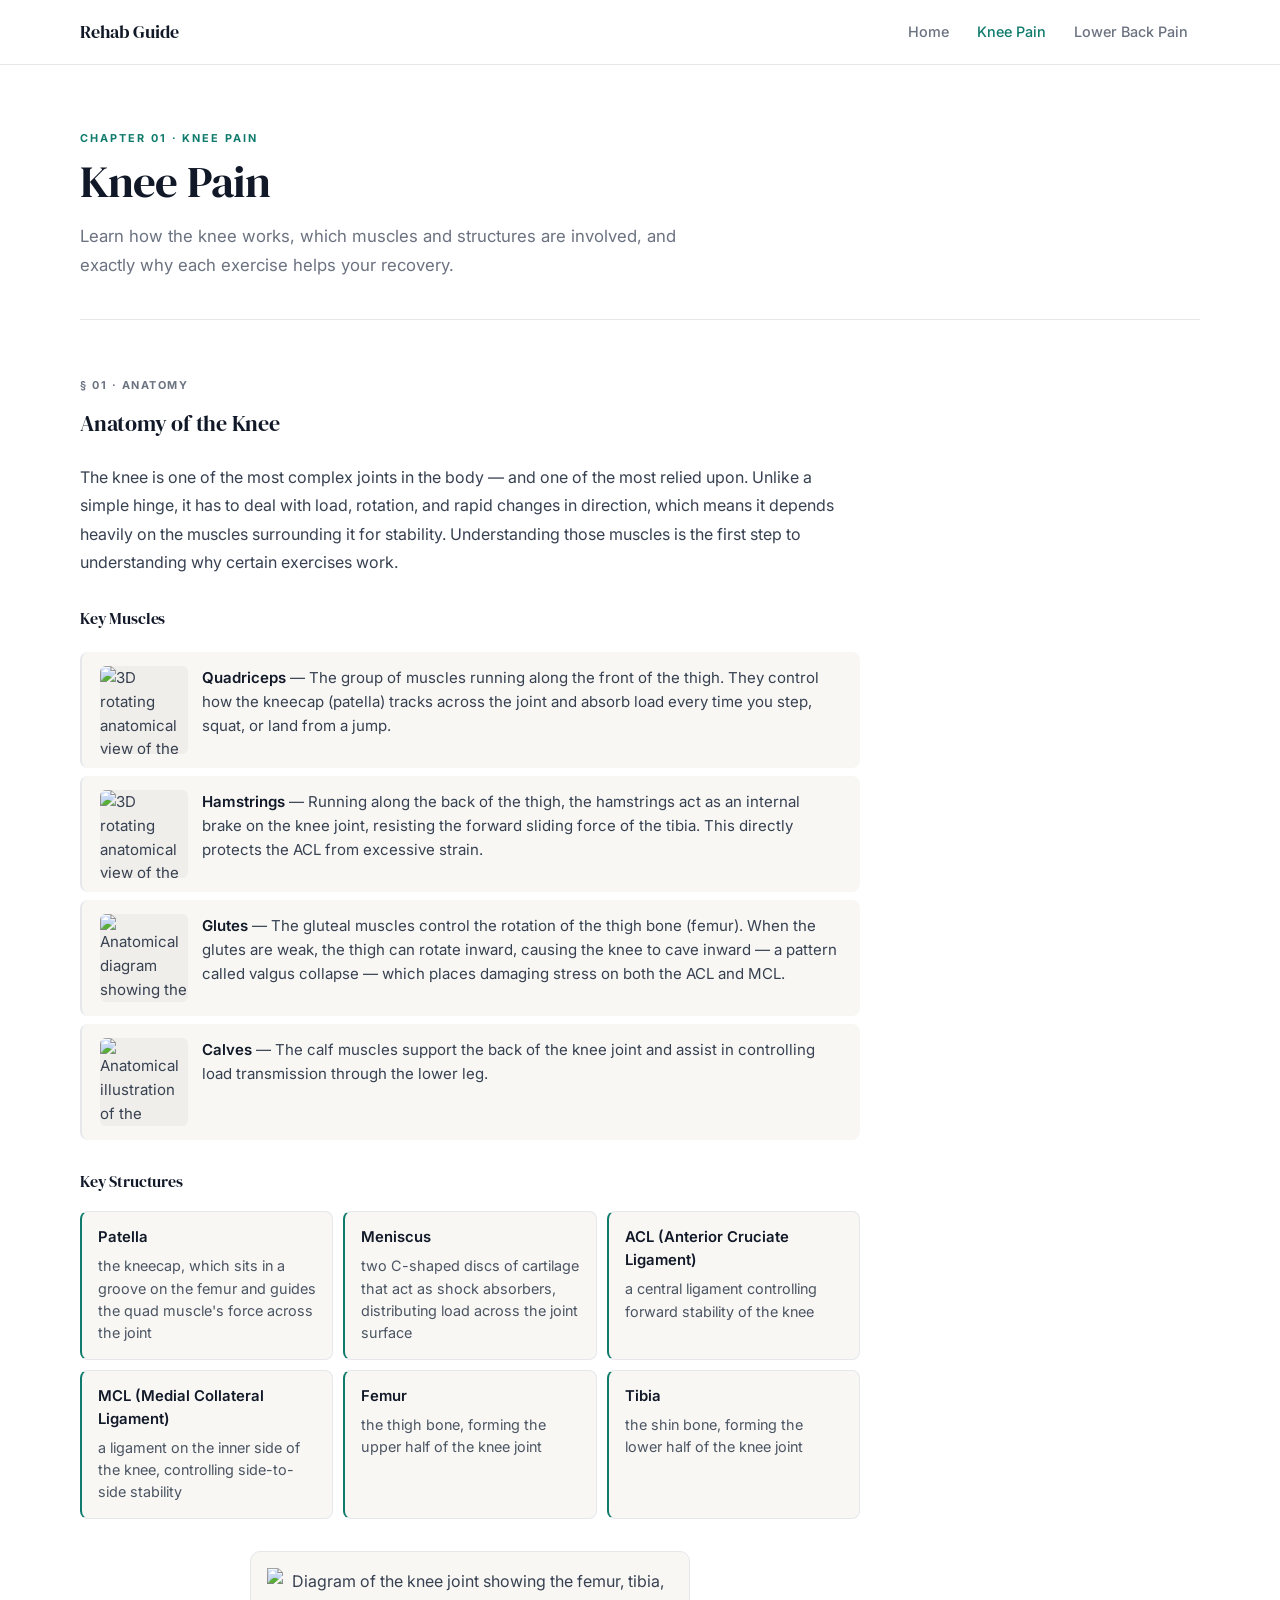
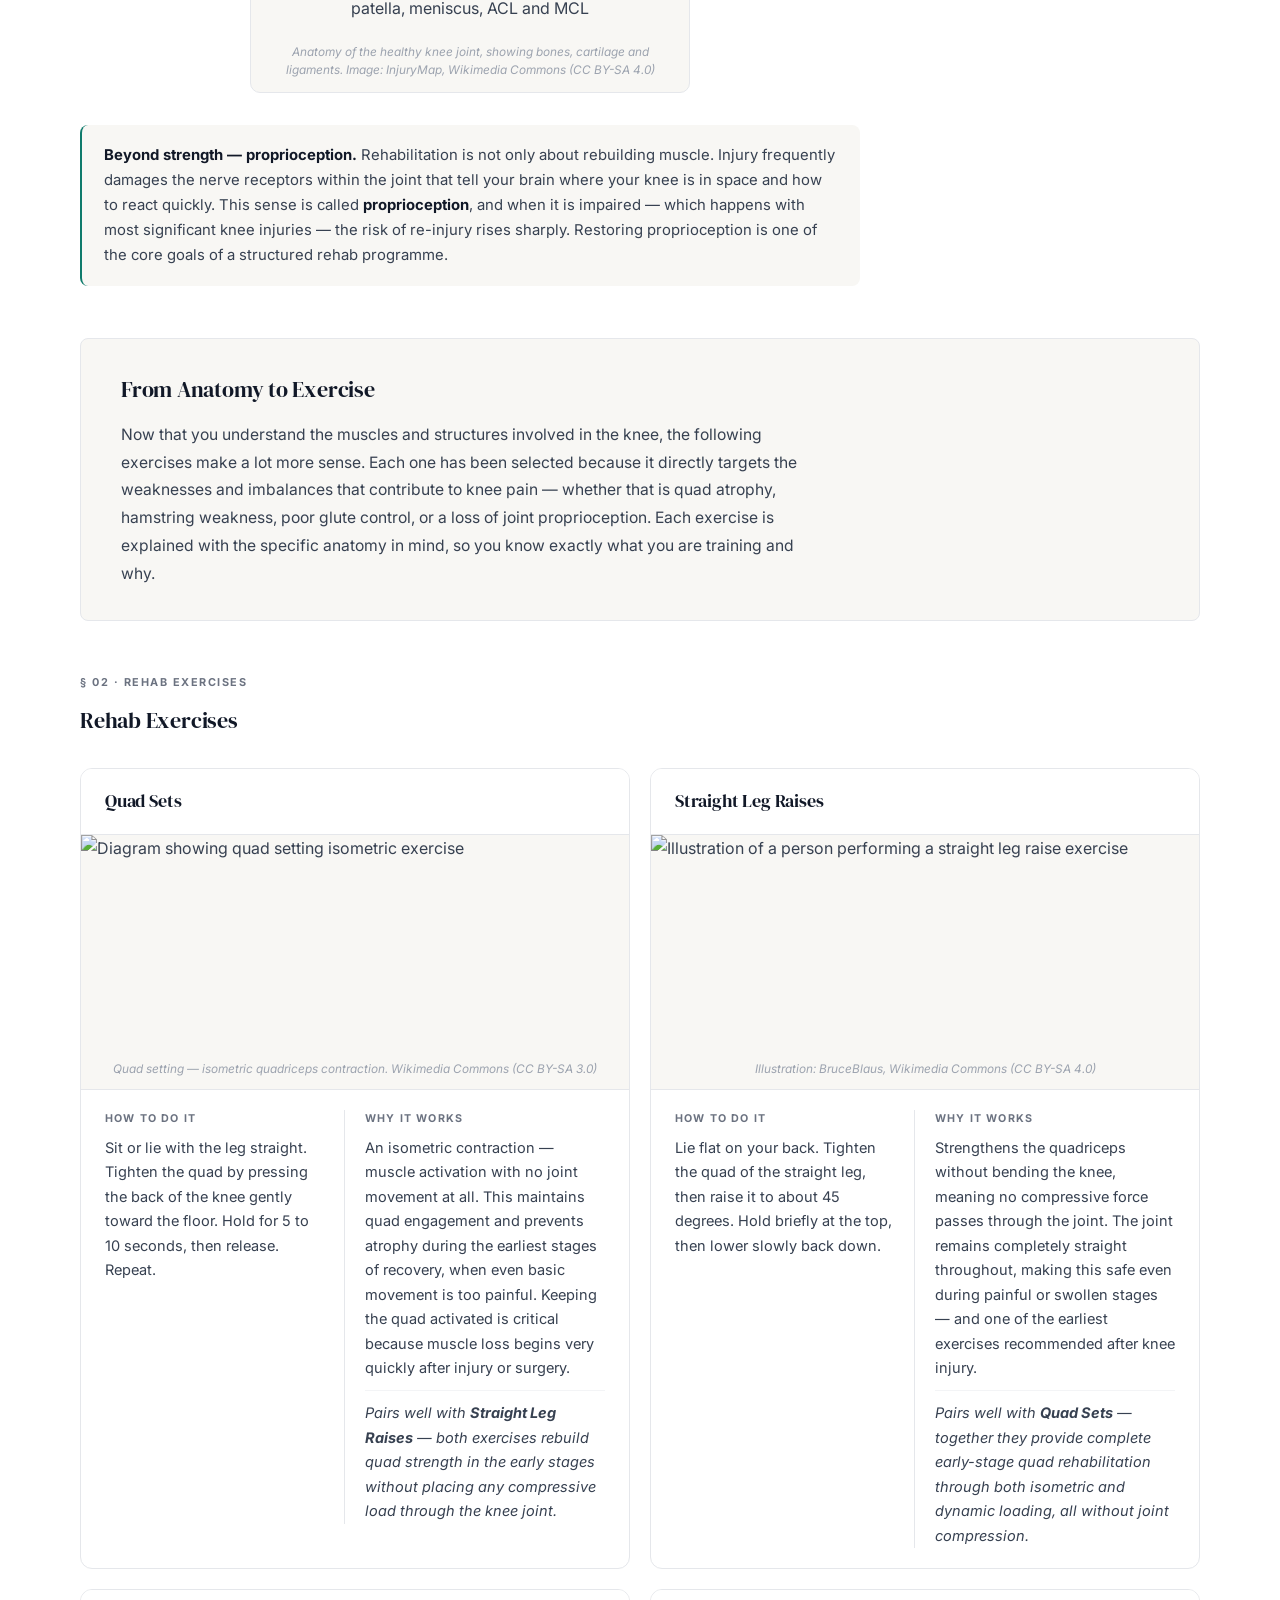
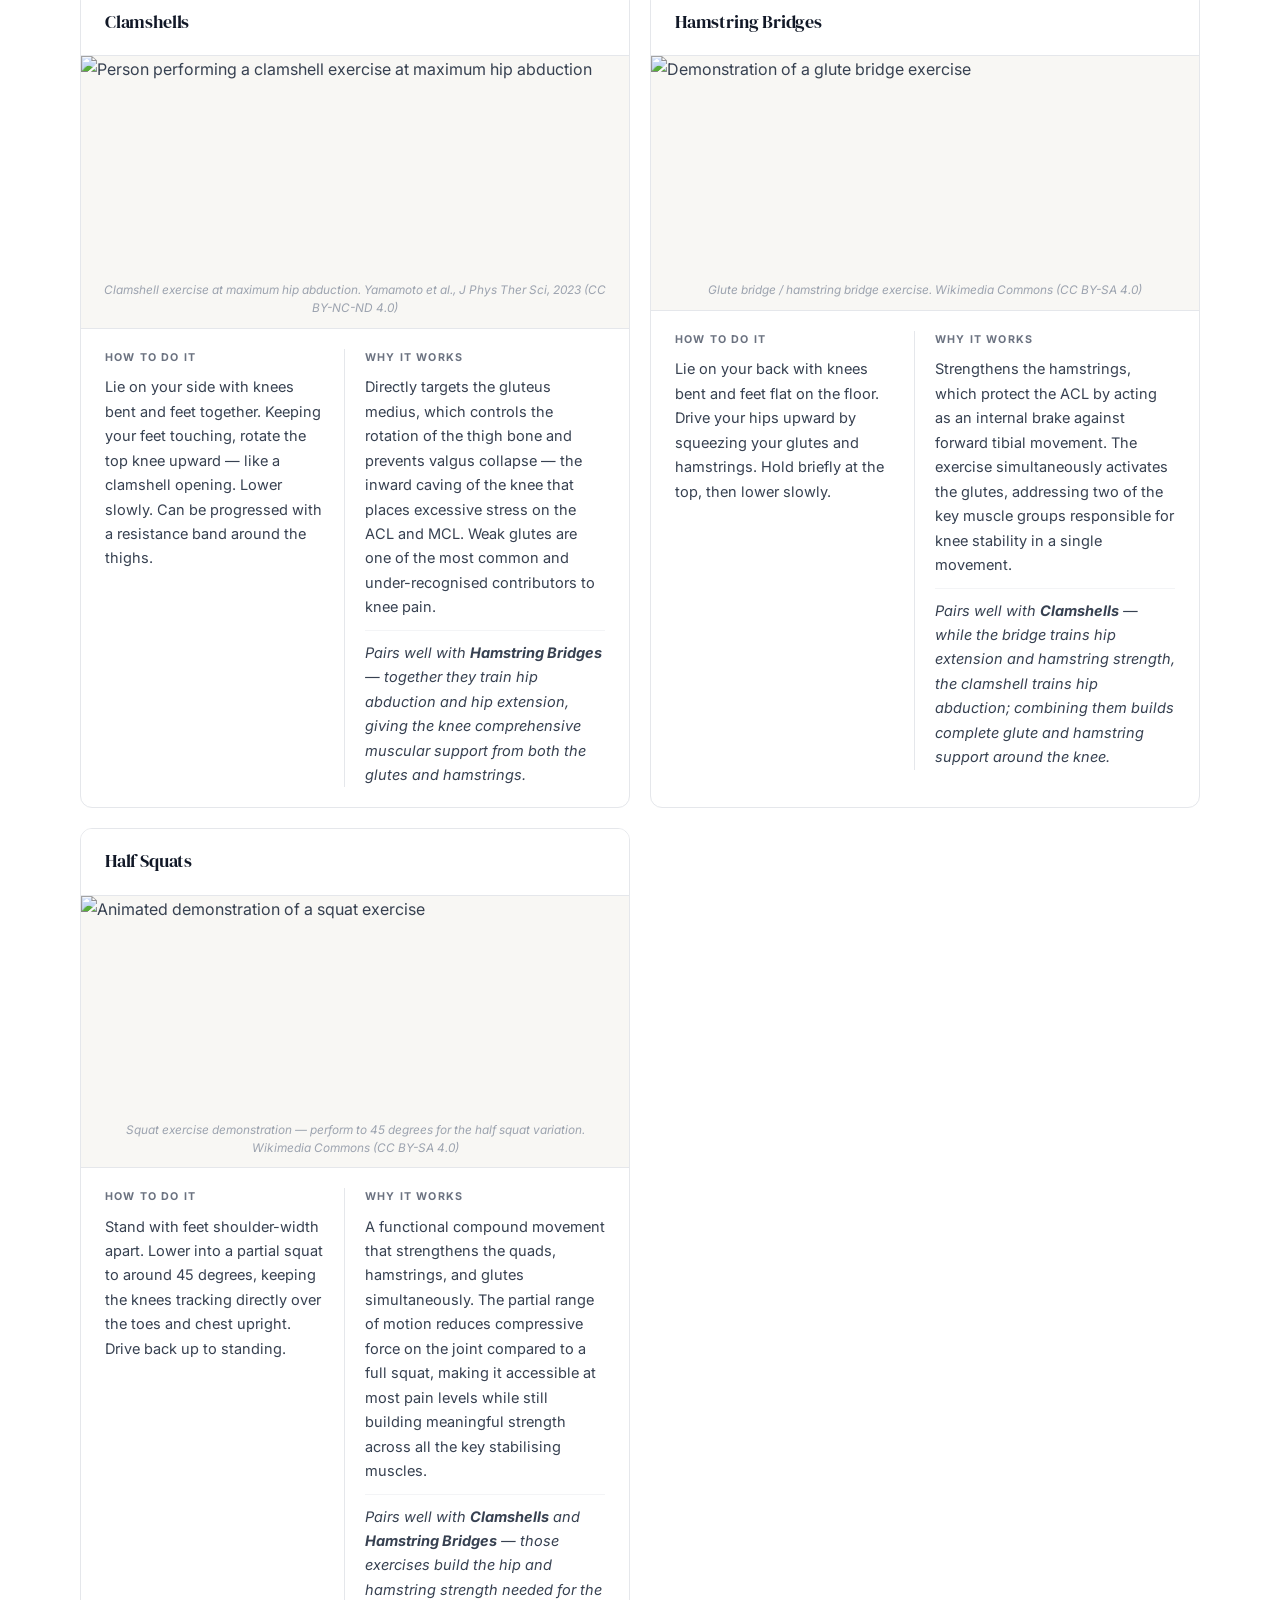
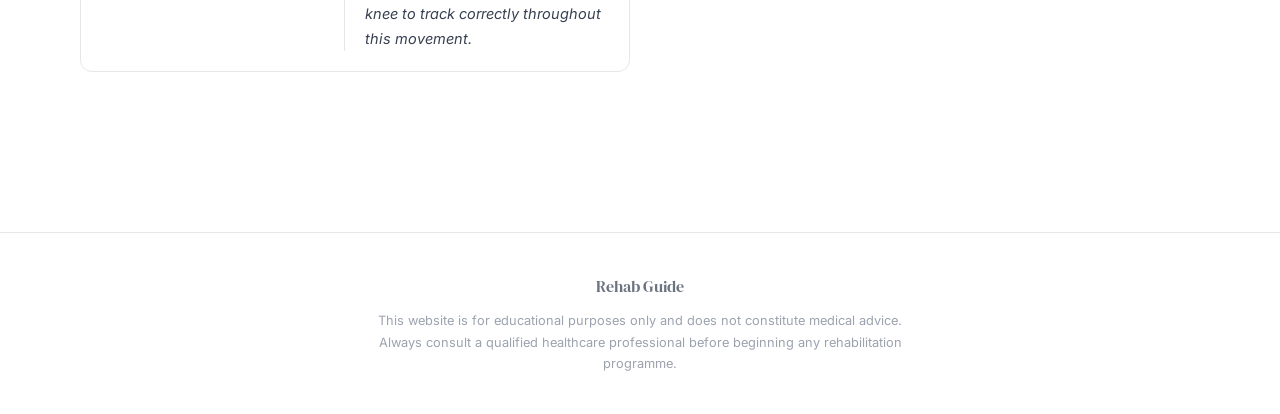
==== knee-pain.html @ b14a3dfb "Add muscle thumbnails, exercise pairings, and redesign key structures - Anatomical thumbnail images " ====
<!DOCTYPE html>
<html lang="en">
<head>
  <meta charset="UTF-8" />
  <meta name="viewport" content="width=device-width, initial-scale=1.0" />
  <title>Knee Pain — Rehab Guide</title>
  <link rel="preconnect" href="https://fonts.googleapis.com">
  <link rel="preconnect" href="https://fonts.gstatic.com" crossorigin>
  <link href="https://fonts.googleapis.com/css2?family=DM+Serif+Display&family=Inter:ital,wght@0,400;0,500;0,600;0,700;1,400&display=swap" rel="stylesheet">
  <link rel="stylesheet" href="styles.css" />
</head>
<body>

  <nav>
    <div class="nav-inner">
      <a href="index.html" class="nav-brand">Rehab Guide</a>
      <button class="nav-hamburger" aria-label="Toggle navigation" aria-expanded="false">
        <svg width="22" height="22" viewBox="0 0 22 22" fill="none" xmlns="http://www.w3.org/2000/svg" aria-hidden="true">
          <rect y="4" width="22" height="2" rx="1" fill="currentColor"/>
          <rect y="10" width="22" height="2" rx="1" fill="currentColor"/>
          <rect y="16" width="22" height="2" rx="1" fill="currentColor"/>
        </svg>
      </button>
      <ul class="nav-links">
        <li><a href="index.html">Home</a></li>
        <li><a href="knee-pain.html" class="active">Knee Pain</a></li>
        <li><a href="lower-back-pain.html">Lower Back Pain</a></li>
      </ul>
    </div>
  </nav>

  <main class="page">

    <div class="page-header">
      <span class="chapter-label">Chapter 01 · Knee Pain</span>
      <h1>Knee Pain</h1>
      <p>
        Learn how the knee works, which muscles and structures are involved, and exactly why each exercise helps your recovery.
      </p>
    </div>

    <!-- Part 1: Anatomy -->
    <section class="anatomy-section">
      <span class="section-marker">§ 01 · Anatomy</span>
      <h2 class="section-title">Anatomy of the Knee</h2>

      <p>
        The knee is one of the most complex joints in the body — and one of the most relied upon. Unlike a simple hinge, it has to deal with load, rotation, and rapid changes in direction, which means it depends heavily on the muscles surrounding it for stability. Understanding those muscles is the first step to understanding why certain exercises work.
      </p>

      <h3 class="subsection-title">Key Muscles</h3>

      <ul class="muscle-list">
        <li>
          <img
            src="https://upload.wikimedia.org/wikipedia/commons/3/3d/Quadriceps_3D.gif"
            alt="3D rotating anatomical view of the quadriceps femoris muscle group"
            class="muscle-thumbnail"
            loading="lazy"
          />
          <div class="muscle-text">
            <strong>Quadriceps</strong> — The group of muscles running along the front of the thigh. They control how the kneecap (patella) tracks across the joint and absorb load every time you step, squat, or land from a jump.
          </div>
        </li>
        <li>
          <img
            src="https://upload.wikimedia.org/wikipedia/commons/2/27/Hamstrings.gif"
            alt="3D rotating anatomical view of the hamstring muscle group"
            class="muscle-thumbnail"
            loading="lazy"
          />
          <div class="muscle-text">
            <strong>Hamstrings</strong> — Running along the back of the thigh, the hamstrings act as an internal brake on the knee joint, resisting the forward sliding force of the tibia. This directly protects the ACL from excessive strain.
          </div>
        </li>
        <li>
          <img
            src="https://upload.wikimedia.org/wikipedia/commons/2/29/Gluteus_medius_muscle08.png"
            alt="Anatomical diagram showing the position of the gluteus medius muscle, highlighted in red"
            class="muscle-thumbnail"
            loading="lazy"
          />
          <div class="muscle-text">
            <strong>Glutes</strong> — The gluteal muscles control the rotation of the thigh bone (femur). When the glutes are weak, the thigh can rotate inward, causing the knee to cave inward — a pattern called valgus collapse — which places damaging stress on both the ACL and MCL.
          </div>
        </li>
        <li>
          <img
            src="https://upload.wikimedia.org/wikipedia/commons/f/f0/Sobo_1909_303_-_Gastrocnemius_muscle.png"
            alt="Anatomical illustration of the gastrocnemius (calf) muscle, posterior view"
            class="muscle-thumbnail"
            loading="lazy"
          />
          <div class="muscle-text">
            <strong>Calves</strong> — The calf muscles support the back of the knee joint and assist in controlling load transmission through the lower leg.
          </div>
        </li>
      </ul>

      <h3 class="subsection-title">Key Structures</h3>

      <ul class="structures-list">
        <li>
          <strong>Patella</strong>
          <span>the kneecap, which sits in a groove on the femur and guides the quad muscle's force across the joint</span>
        </li>
        <li>
          <strong>Meniscus</strong>
          <span>two C-shaped discs of cartilage that act as shock absorbers, distributing load across the joint surface</span>
        </li>
        <li>
          <strong>ACL (Anterior Cruciate Ligament)</strong>
          <span>a central ligament controlling forward stability of the knee</span>
        </li>
        <li>
          <strong>MCL (Medial Collateral Ligament)</strong>
          <span>a ligament on the inner side of the knee, controlling side-to-side stability</span>
        </li>
        <li>
          <strong>Femur</strong>
          <span>the thigh bone, forming the upper half of the knee joint</span>
        </li>
        <li>
          <strong>Tibia</strong>
          <span>the shin bone, forming the lower half of the knee joint</span>
        </li>
      </ul>

      <figure class="anatomy-figure fade-in-section">
        <img
          src="https://upload.wikimedia.org/wikipedia/commons/8/82/Knee_anatomy.svg"
          alt="Diagram of the knee joint showing the femur, tibia, patella, meniscus, ACL and MCL"
          loading="lazy"
        />
        <figcaption>Anatomy of the healthy knee joint, showing bones, cartilage and ligaments. Image: InjuryMap, Wikimedia Commons (CC BY-SA 4.0)</figcaption>
      </figure>

      <div class="anatomy-note">
        <strong>Beyond strength — proprioception.</strong> Rehabilitation is not only about rebuilding muscle. Injury frequently damages the nerve receptors within the joint that tell your brain where your knee is in space and how to react quickly. This sense is called <strong>proprioception</strong>, and when it is impaired — which happens with most significant knee injuries — the risk of re-injury rises sharply. Restoring proprioception is one of the core goals of a structured rehab programme.
      </div>
    </section>

    <!-- Part 2: Bridge -->
    <div class="bridge-section fade-in-section">
      <h2 class="section-title">From Anatomy to Exercise</h2>
      <p>
        Now that you understand the muscles and structures involved in the knee, the following exercises make a lot more sense. Each one has been selected because it directly targets the weaknesses and imbalances that contribute to knee pain — whether that is quad atrophy, hamstring weakness, poor glute control, or a loss of joint proprioception. Each exercise is explained with the specific anatomy in mind, so you know exactly what you are training and why.
      </p>
    </div>

    <!-- Part 3: Exercises -->
    <section class="exercises-section">
      <span class="section-marker">§ 02 · Rehab Exercises</span>
      <h2 class="section-title">Rehab Exercises</h2>

      <div class="exercises-grid">

        <div class="exercise-card fade-in-section">
          <div class="exercise-card-header">
            <h3>Quad Sets</h3>
          </div>
          <figure class="exercise-image">
            <img
              src="https://upload.wikimedia.org/wikipedia/commons/a/a3/Quad_setting_exercise.png"
              alt="Diagram showing quad setting isometric exercise"
              loading="lazy"
            />
            <figcaption>Quad setting — isometric quadriceps contraction. Wikimedia Commons (CC BY-SA 3.0)</figcaption>
          </figure>
          <div class="exercise-card-body">
            <div class="how-to">
              <div class="exercise-section-label">How to do it</div>
              <p>Sit or lie with the leg straight. Tighten the quad by pressing the back of the knee gently toward the floor. Hold for 5 to 10 seconds, then release. Repeat.</p>
            </div>
            <div class="why-it-works">
              <div class="exercise-section-label">Why it works</div>
              <p>An isometric contraction — muscle activation with no joint movement at all. This maintains quad engagement and prevents atrophy during the earliest stages of recovery, when even basic movement is too painful. Keeping the quad activated is critical because muscle loss begins very quickly after injury or surgery.</p>
              <p class="exercise-pairing">Pairs well with <strong>Straight Leg Raises</strong> — both exercises rebuild quad strength in the early stages without placing any compressive load through the knee joint.</p>
            </div>
          </div>
        </div>

        <div class="exercise-card fade-in-section">
          <div class="exercise-card-header">
            <h3>Straight Leg Raises</h3>
          </div>
          <figure class="exercise-image">
            <img
              src="https://upload.wikimedia.org/wikipedia/commons/f/f0/Exercise_Straight_Leg_Raises.png"
              alt="Illustration of a person performing a straight leg raise exercise"
              loading="lazy"
            />
            <figcaption>Illustration: BruceBlaus, Wikimedia Commons (CC BY-SA 4.0)</figcaption>
          </figure>
          <div class="exercise-card-body">
            <div class="how-to">
              <div class="exercise-section-label">How to do it</div>
              <p>Lie flat on your back. Tighten the quad of the straight leg, then raise it to about 45 degrees. Hold briefly at the top, then lower slowly back down.</p>
            </div>
            <div class="why-it-works">
              <div class="exercise-section-label">Why it works</div>
              <p>Strengthens the quadriceps without bending the knee, meaning no compressive force passes through the joint. The joint remains completely straight throughout, making this safe even during painful or swollen stages — and one of the earliest exercises recommended after knee injury.</p>
              <p class="exercise-pairing">Pairs well with <strong>Quad Sets</strong> — together they provide complete early-stage quad rehabilitation through both isometric and dynamic loading, all without joint compression.</p>
            </div>
          </div>
        </div>

        <div class="exercise-card fade-in-section">
          <div class="exercise-card-header">
            <h3>Clamshells</h3>
          </div>
          <figure class="exercise-image">
            <img
              src="https://cdn.ncbi.nlm.nih.gov/pmc/blobs/57b7/10315199/4ae33a5f261f/jpts-35-528-g002.jpg"
              alt="Person performing a clamshell exercise at maximum hip abduction"
              loading="lazy"
            />
            <figcaption>Clamshell exercise at maximum hip abduction. Yamamoto et al., J Phys Ther Sci, 2023 (CC BY-NC-ND 4.0)</figcaption>
          </figure>
          <div class="exercise-card-body">
            <div class="how-to">
              <div class="exercise-section-label">How to do it</div>
              <p>Lie on your side with knees bent and feet together. Keeping your feet touching, rotate the top knee upward — like a clamshell opening. Lower slowly. Can be progressed with a resistance band around the thighs.</p>
            </div>
            <div class="why-it-works">
              <div class="exercise-section-label">Why it works</div>
              <p>Directly targets the gluteus medius, which controls the rotation of the thigh bone and prevents valgus collapse — the inward caving of the knee that places excessive stress on the ACL and MCL. Weak glutes are one of the most common and under-recognised contributors to knee pain.</p>
              <p class="exercise-pairing">Pairs well with <strong>Hamstring Bridges</strong> — together they train hip abduction and hip extension, giving the knee comprehensive muscular support from both the glutes and hamstrings.</p>
            </div>
          </div>
        </div>

        <div class="exercise-card fade-in-section">
          <div class="exercise-card-header">
            <h3>Hamstring Bridges</h3>
          </div>
          <figure class="exercise-image">
            <img
              src="https://upload.wikimedia.org/wikipedia/commons/3/34/Glute-bridge.png"
              alt="Demonstration of a glute bridge exercise"
              loading="lazy"
            />
            <figcaption>Glute bridge / hamstring bridge exercise. Wikimedia Commons (CC BY-SA 4.0)</figcaption>
          </figure>
          <div class="exercise-card-body">
            <div class="how-to">
              <div class="exercise-section-label">How to do it</div>
              <p>Lie on your back with knees bent and feet flat on the floor. Drive your hips upward by squeezing your glutes and hamstrings. Hold briefly at the top, then lower slowly.</p>
            </div>
            <div class="why-it-works">
              <div class="exercise-section-label">Why it works</div>
              <p>Strengthens the hamstrings, which protect the ACL by acting as an internal brake against forward tibial movement. The exercise simultaneously activates the glutes, addressing two of the key muscle groups responsible for knee stability in a single movement.</p>
              <p class="exercise-pairing">Pairs well with <strong>Clamshells</strong> — while the bridge trains hip extension and hamstring strength, the clamshell trains hip abduction; combining them builds complete glute and hamstring support around the knee.</p>
            </div>
          </div>
        </div>

        <div class="exercise-card fade-in-section">
          <div class="exercise-card-header">
            <h3>Half Squats</h3>
          </div>
          <figure class="exercise-image">
            <img
              src="https://upload.wikimedia.org/wikipedia/commons/e/e6/Squats.gif"
              alt="Animated demonstration of a squat exercise"
              loading="lazy"
            />
            <figcaption>Squat exercise demonstration — perform to 45 degrees for the half squat variation. Wikimedia Commons (CC BY-SA 4.0)</figcaption>
          </figure>
          <div class="exercise-card-body">
            <div class="how-to">
              <div class="exercise-section-label">How to do it</div>
              <p>Stand with feet shoulder-width apart. Lower into a partial squat to around 45 degrees, keeping the knees tracking directly over the toes and chest upright. Drive back up to standing.</p>
            </div>
            <div class="why-it-works">
              <div class="exercise-section-label">Why it works</div>
              <p>A functional compound movement that strengthens the quads, hamstrings, and glutes simultaneously. The partial range of motion reduces compressive force on the joint compared to a full squat, making it accessible at most pain levels while still building meaningful strength across all the key stabilising muscles.</p>
              <p class="exercise-pairing">Pairs well with <strong>Clamshells</strong> and <strong>Hamstring Bridges</strong> — those exercises build the hip and hamstring strength needed for the knee to track correctly throughout this movement.</p>
            </div>
          </div>
        </div>

      </div>
    </section>

  </main>

  <footer>
    <p class="footer-brand">Rehab Guide</p>
    <p class="footer-disclaimer">This website is for educational purposes only and does not constitute medical advice. Always consult a qualified healthcare professional before beginning any rehabilitation programme.</p>
  </footer>

  <script src="script.js"></script>
</body>
</html>
---- styles.css ----
/* ===== Google Fonts ===== */
@import url('https://fonts.googleapis.com/css2?family=DM+Serif+Display&family=Inter:ital,wght@0,400;0,500;0,600;0,700;1,400&display=swap');

/* ===== Reset & Base ===== */
*, *::before, *::after {
  box-sizing: border-box;
  margin: 0;
  padding: 0;
}

html {
  scroll-behavior: smooth;
}

body {
  font-family: 'Inter', -apple-system, BlinkMacSystemFont, 'Segoe UI', sans-serif;
  background-color: #ffffff;
  color: #374151;
  line-height: 1.7;
  font-size: 16px;
  -webkit-font-smoothing: antialiased;
}

/* ===== Headings — DM Serif Display ===== */
h1, h2, h3 {
  font-family: 'DM Serif Display', Georgia, serif;
  font-weight: 400;
  color: #111827;
}

/* ===== Navigation ===== */
nav {
  background-color: #ffffff;
  border-bottom: 1px solid #e5e7eb;
  position: sticky;
  top: 0;
  z-index: 100;
  transition: box-shadow 0.3s ease;
}

nav.nav-scrolled {
  box-shadow: 0 2px 16px rgba(0, 0, 0, 0.07);
  border-bottom-color: transparent;
}

.nav-inner {
  max-width: 1200px;
  margin: 0 auto;
  padding: 0 40px;
  display: flex;
  align-items: center;
  justify-content: space-between;
  height: 64px;
}

.nav-brand {
  font-family: 'DM Serif Display', Georgia, serif;
  font-size: 1.15rem;
  font-weight: 400;
  color: #111827;
  text-decoration: none;
}

.nav-links {
  display: flex;
  gap: 4px;
  list-style: none;
}

.nav-links a {
  text-decoration: none;
  color: #6b7280;
  font-size: 0.9rem;
  font-weight: 500;
  padding: 6px 12px;
  border-radius: 6px;
  transition: color 0.15s;
}

.nav-links a:hover {
  color: #111827;
}

.nav-links a.active {
  color: #0f7b6c;
}

/* ===== Homepage Hero ===== */
.home-hero-wrapper {
  background-color: #0d1b2a;
  padding: 120px 40px 112px;
  text-align: center;
}

.home-hero {
  max-width: 640px;
  margin: 0 auto;
}

.hero-eyebrow {
  font-size: 0.68rem;
  font-weight: 600;
  letter-spacing: 0.18em;
  text-transform: uppercase;
  color: rgba(255, 255, 255, 0.45);
  margin-bottom: 24px;
}

.home-hero h1 {
  font-size: 3.4rem;
  line-height: 1.15;
  margin-bottom: 24px;
  color: #ffffff;
  letter-spacing: -0.02em;
}

.home-hero > p {
  font-size: 1.05rem;
  color: rgba(255, 255, 255, 0.65);
  line-height: 1.78;
  max-width: 500px;
  margin: 0 auto;
}

/* ===== Page Layout ===== */
.page {
  max-width: 1200px;
  margin: 0 auto;
  padding: 64px 40px 80px;
}

/* ===== Chapter / Section Numbering ===== */
.chapter-label {
  font-size: 0.68rem;
  font-weight: 700;
  letter-spacing: 0.18em;
  text-transform: uppercase;
  color: #0f7b6c;
  margin-bottom: 10px;
  display: block;
}

.section-marker {
  font-size: 0.68rem;
  font-weight: 700;
  letter-spacing: 0.14em;
  text-transform: uppercase;
  color: #6b7280;
  margin-bottom: 10px;
  display: block;
}

.card-chapter {
  font-size: 0.68rem;
  font-weight: 700;
  letter-spacing: 0.14em;
  text-transform: uppercase;
  color: #6b7280;
  margin-bottom: 10px;
  display: block;
}

.card-cta {
  display: inline-block;
  margin-top: 20px;
  font-size: 0.88rem;
  font-weight: 600;
  color: #0f7b6c;
  text-decoration: none;
  letter-spacing: 0.01em;
}

.card-cta:hover {
  text-decoration: underline;
}

/* ===== Injury Cards ===== */
.injury-cards {
  display: grid;
  grid-template-columns: 1fr 1fr;
  gap: 20px;
  max-width: 800px;
  margin: 0 auto;
}

.injury-card {
  display: block;
  text-decoration: none;
  background-color: #ffffff;
  border: 1px solid #e5e7eb;
  border-radius: 12px;
  padding: 32px 28px 28px;
  transition: box-shadow 0.2s, transform 0.2s;
}

.injury-card:hover {
  box-shadow: 0 4px 24px rgba(0, 0, 0, 0.08);
  transform: translateY(-3px);
}

.injury-card h2 {
  font-size: 1.3rem;
  color: #111827;
  margin-bottom: 10px;
}

.injury-card p {
  font-size: 0.88rem;
  color: #6b7280;
  line-height: 1.6;
}

/* ===== Inner Page Header ===== */
.page-header {
  padding-bottom: 40px;
  border-bottom: 1px solid #e5e7eb;
  margin-bottom: 56px;
}

.page-header h1 {
  font-size: 2.8rem;
  line-height: 1.12;
  color: #111827;
  margin-bottom: 14px;
  letter-spacing: -0.02em;
}

.page-header p {
  font-size: 1.05rem;
  color: #6b7280;
  max-width: 600px;
  line-height: 1.72;
}

/* ===== Section Titles ===== */
.section-title {
  font-size: 1.4rem;
  color: #111827;
  margin-bottom: 20px;
  letter-spacing: -0.01em;
}

.subsection-title {
  font-size: 1rem;
  color: #111827;
  margin-top: 28px;
  margin-bottom: 12px;
  letter-spacing: -0.01em;
}

/* ===== Anatomy Section ===== */
.anatomy-section {
  margin-bottom: 52px;
  max-width: 780px;
}

.anatomy-section p {
  color: #374151;
  margin-bottom: 16px;
  line-height: 1.78;
}

.anatomy-section p:last-child {
  margin-bottom: 0;
}

.muscle-list {
  list-style: none;
  margin: 20px 0;
  display: flex;
  flex-direction: column;
  gap: 8px;
}

.muscle-list li {
  display: flex;
  gap: 14px;
  padding: 14px 18px;
  background-color: #f8f7f4;
  border-radius: 8px;
  border-left: 2px solid #e5e7eb;
  font-size: 0.94rem;
  color: #374151;
  line-height: 1.58;
}

.muscle-list li strong {
  color: #111827;
  font-weight: 600;
}

.muscle-thumbnail {
  width: 88px;
  height: 88px;
  object-fit: contain;
  border-radius: 6px;
  background-color: #f0eeea;
  flex-shrink: 0;
}

.muscle-text {
  flex: 1;
  min-width: 0;
}

.exercise-pairing {
  margin-top: 10px;
  padding-top: 10px;
  border-top: 1px solid #f3f4f6;
  font-size: 0.85rem;
  color: #6b7280;
  line-height: 1.6;
  font-style: italic;
}

.structures-list {
  list-style: none;
  margin: 16px 0;
  display: grid;
  grid-template-columns: repeat(3, 1fr);
  gap: 10px;
}

.structures-list li {
  display: flex;
  flex-direction: column;
  gap: 6px;
  padding: 14px 16px;
  background-color: #f8f7f4;
  border: 1px solid #e5e7eb;
  border-left: 2px solid #0f7b6c;
  border-radius: 8px;
  font-size: 0.9rem;
  color: #4b5563;
  line-height: 1.55;
}

.structures-list li::before {
  display: none;
}

.structures-list li strong {
  color: #111827;
  font-weight: 600;
  font-size: 0.93rem;
}

.anatomy-note {
  margin-top: 28px;
  padding: 18px 22px;
  background-color: #f8f7f4;
  border-radius: 8px;
  border-left: 2px solid #0f7b6c;
  font-size: 0.93rem;
  color: #374151;
  line-height: 1.68;
}

.anatomy-note strong {
  color: #111827;
}

/* ===== Bridge Section ===== */
.bridge-section {
  background-color: #f8f7f4;
  border: 1px solid #e5e7eb;
  border-radius: 8px;
  padding: 32px 40px;
  margin-bottom: 52px;
}

.bridge-section .section-title {
  color: #111827;
  margin-bottom: 12px;
}

.bridge-section p {
  color: #374151;
  font-size: 0.98rem;
  max-width: 700px;
  line-height: 1.78;
}

/* ===== Exercises Section ===== */
.exercises-section .section-title {
  margin-bottom: 28px;
}

.exercises-grid {
  display: grid;
  grid-template-columns: 1fr 1fr;
  gap: 20px;
}

.exercise-card {
  background-color: #ffffff;
  border: 1px solid #e5e7eb;
  border-radius: 12px;
  overflow: hidden;
  transition: transform 0.2s ease, box-shadow 0.2s ease;
}

.exercise-card:hover {
  transform: translateY(-4px);
  box-shadow: 0 8px 28px rgba(0, 0, 0, 0.09);
}

.exercise-card-header {
  background-color: #ffffff;
  padding: 16px 24px 18px;
  border-bottom: 1px solid #e5e7eb;
}

.exercise-phase {
  display: inline-block;
  font-size: 0.64rem;
  font-weight: 700;
  letter-spacing: 0.1em;
  text-transform: uppercase;
  padding: 3px 9px;
  border-radius: 20px;
  margin-bottom: 8px;
}

.phase-1 { background-color: #f3f4f6; color: #374151; }
.phase-2 { background-color: #e5e7eb; color: #111827; }
.phase-3 { background-color: #111827; color: #ffffff; }

.exercise-card-header h3 {
  font-size: 1.15rem;
  color: #111827;
  letter-spacing: -0.01em;
}

.exercise-card-body {
  padding: 20px 24px;
  display: grid;
  grid-template-columns: 1fr 1fr;
  gap: 20px;
}

.exercise-section-label {
  font-size: 0.67rem;
  font-weight: 700;
  letter-spacing: 0.11em;
  text-transform: uppercase;
  margin-bottom: 8px;
  display: block;
  color: #6b7280;
}

.exercise-card-body p {
  font-size: 0.91rem;
  color: #374151;
  line-height: 1.68;
}

.how-to {
  padding-right: 20px;
  border-right: 1px solid #e5e7eb;
}

/* ===== Footer ===== */
footer {
  border-top: 1px solid #e5e7eb;
  padding: 40px;
  text-align: center;
  margin-top: 80px;
}

.footer-brand {
  font-family: 'DM Serif Display', Georgia, serif;
  font-size: 1rem;
  color: #6b7280;
  margin-bottom: 10px;
}

.footer-disclaimer {
  font-size: 0.8rem;
  color: #9ca3af;
  max-width: 540px;
  margin: 0 auto;
  line-height: 1.65;
}

/* ===== Anatomy Figure ===== */
.anatomy-figure {
  margin: 32px auto;
  max-width: 440px;
  background-color: #f8f7f4;
  border: 1px solid #e5e7eb;
  border-radius: 10px;
  overflow: hidden;
  text-align: center;
}

.anatomy-figure img {
  width: 100%;
  max-height: 360px;
  object-fit: contain;
  display: block;
  padding: 16px;
}

figcaption {
  font-size: 0.74rem;
  color: #9ca3af;
  padding: 6px 14px 12px;
  line-height: 1.5;
  font-style: italic;
}

/* ===== Exercise Image ===== */
.exercise-image {
  background-color: #f8f7f4;
  border-bottom: 1px solid #e5e7eb;
}

.exercise-image img {
  width: 100%;
  height: 220px;
  object-fit: contain;
  display: block;
}

.exercise-image figcaption {
  padding: 6px 16px 10px;
  text-align: center;
}

/* ===== Scroll Fade Animation ===== */
.fade-in-section {
  opacity: 0;
  transform: translateY(24px);
  transition: opacity 0.6s ease, transform 0.6s ease;
}

.fade-in-section.is-visible {
  opacity: 1;
  transform: translateY(0);
}

/* ===== Hamburger Button ===== */
.nav-hamburger {
  display: none;
  background: none;
  border: none;
  cursor: pointer;
  padding: 6px;
  color: #6b7280;
  border-radius: 6px;
  transition: color 0.15s;
}

.nav-hamburger:hover {
  color: #111827;
}

.nav-hamburger svg {
  display: block;
}

/* ===== Tablet: collapse exercise grid ===== */
@media (max-width: 900px) {
  .exercises-grid {
    grid-template-columns: 1fr;
  }
}

/* ===== Mobile ===== */
@media (max-width: 640px) {
  .home-hero-wrapper {
    padding: 80px 24px 72px;
  }

  .home-hero h1 {
    font-size: 2.2rem;
  }

  .injury-cards {
    grid-template-columns: 1fr;
    max-width: 100%;
  }

  .nav-inner {
    padding: 0 16px;
    flex-wrap: wrap;
    height: auto;
    min-height: 56px;
  }

  .nav-brand {
    font-size: 1rem;
    padding: 16px 0;
  }

  .nav-hamburger {
    display: flex;
    align-items: center;
    justify-content: center;
  }

  .nav-links {
    display: none;
    flex-direction: column;
    width: 100%;
    padding: 8px 0 16px;
    gap: 2px;
  }

  .nav-links.nav-open {
    display: flex;
  }

  .nav-links a {
    padding: 10px 12px;
    font-size: 0.9rem;
  }

  .page-header h1 {
    font-size: 2rem;
  }

  .page {
    padding: 40px 20px 60px;
  }

  .bridge-section {
    padding: 24px 20px;
  }

  .anatomy-section {
    max-width: 100%;
  }

  .structures-list {
    grid-template-columns: 1fr 1fr;
  }

  .exercise-card-body {
    grid-template-columns: 1fr;
    gap: 16px;
  }

  .how-to {
    padding-right: 0;
    border-right: none;
    border-bottom: 1px solid #e5e7eb;
    padding-bottom: 16px;
  }

  footer {
    padding: 32px 20px;
  }
}
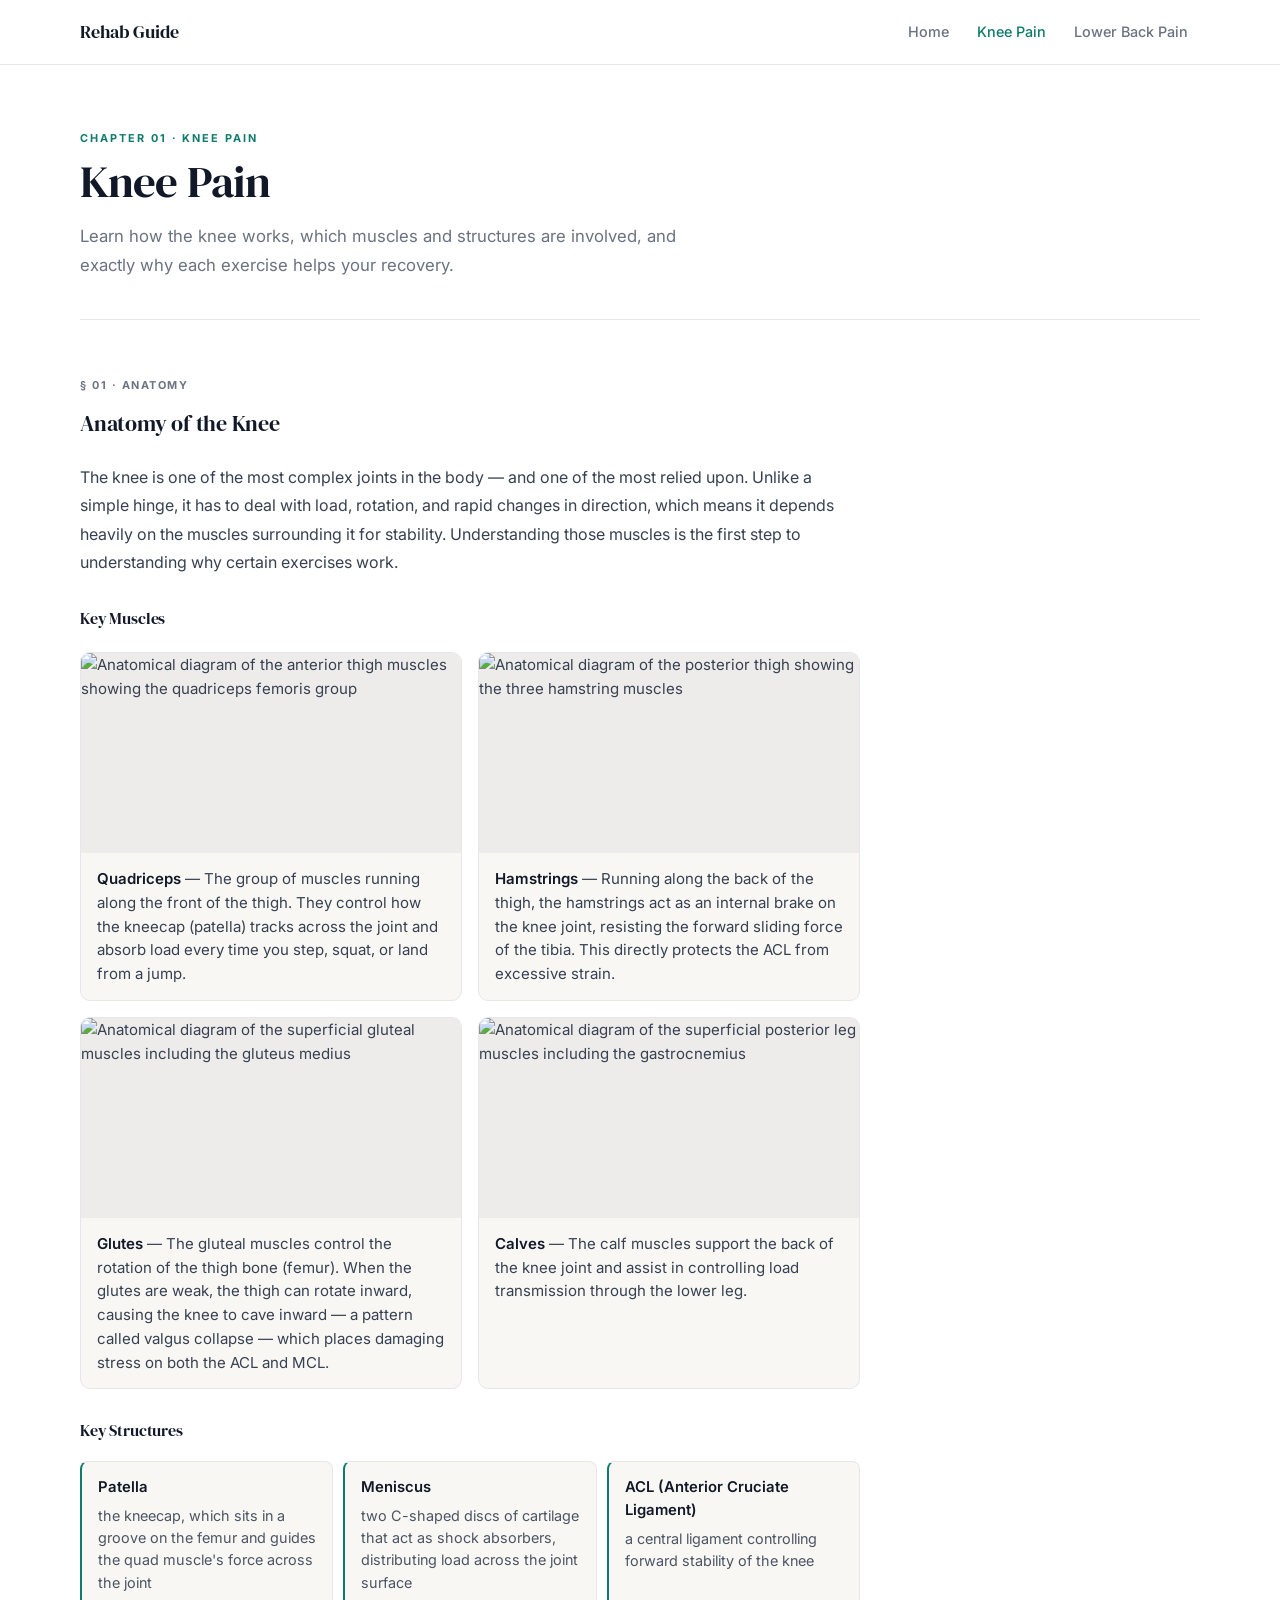
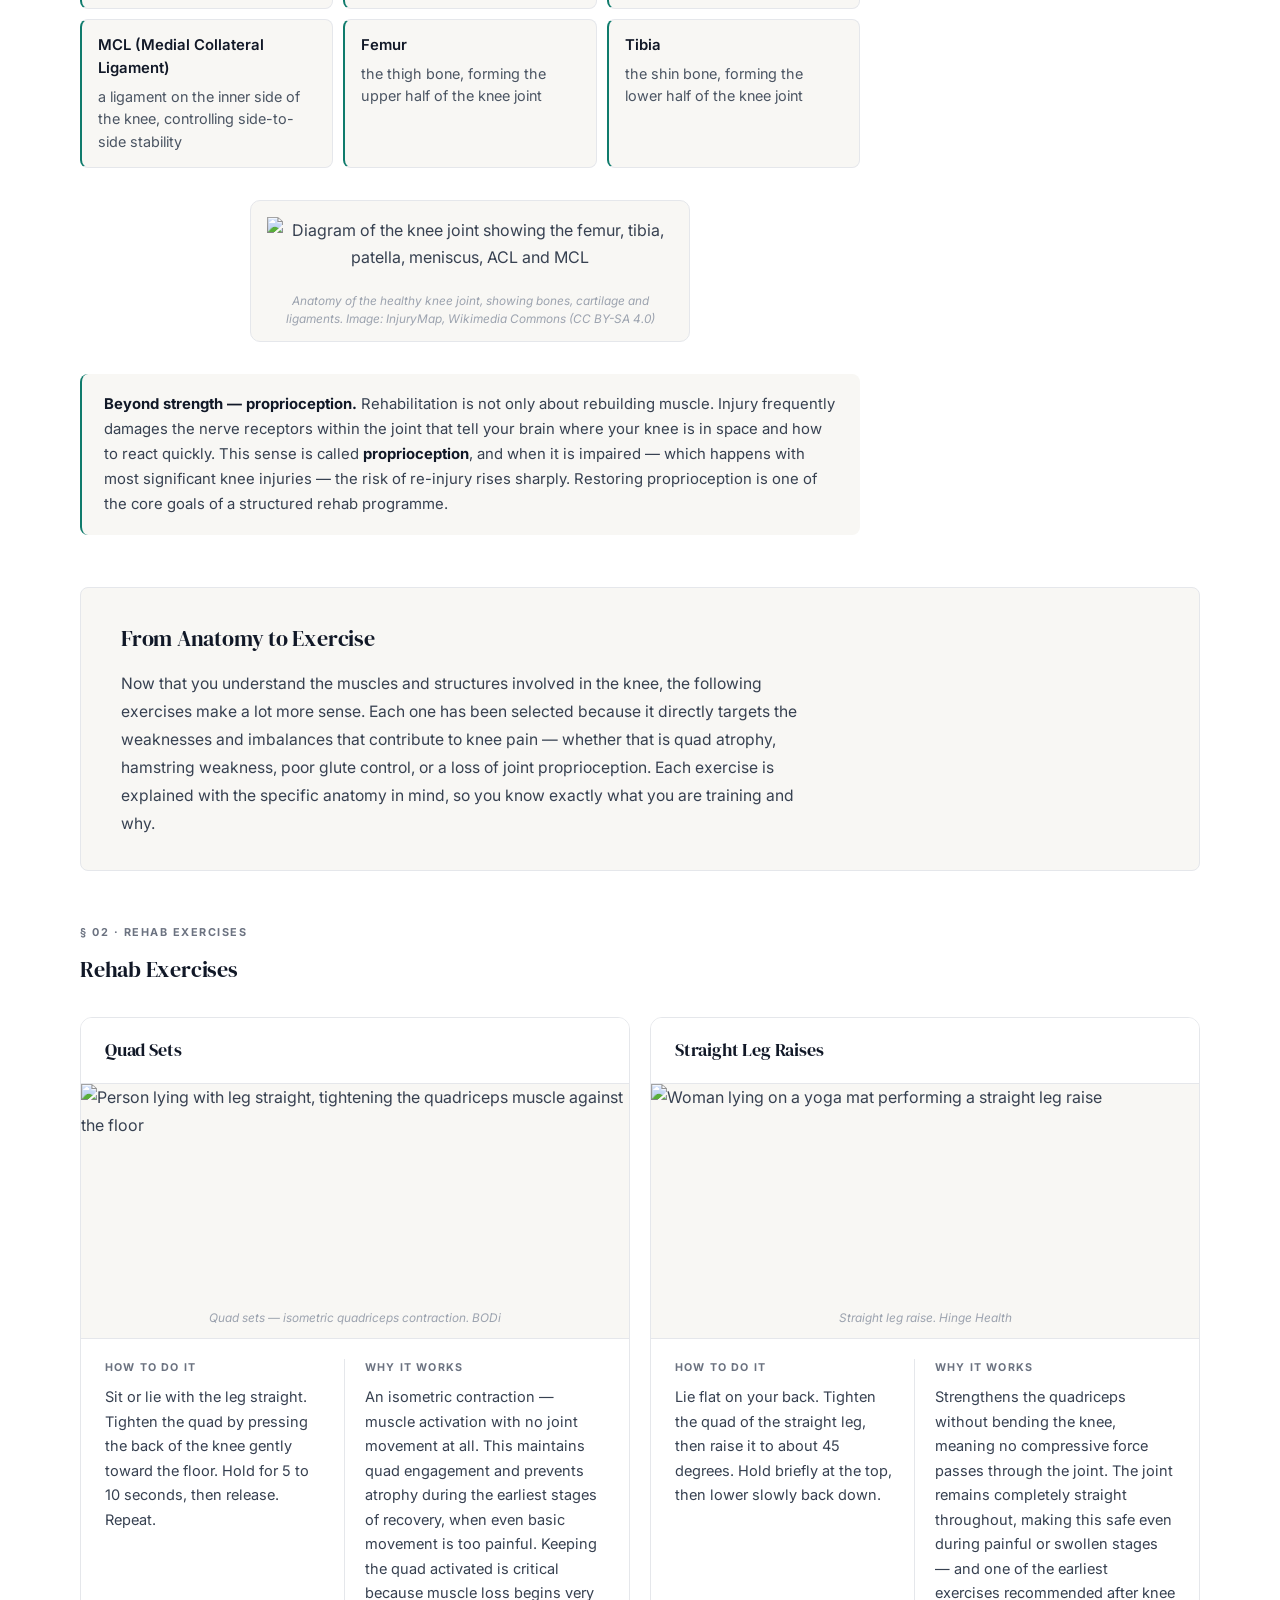
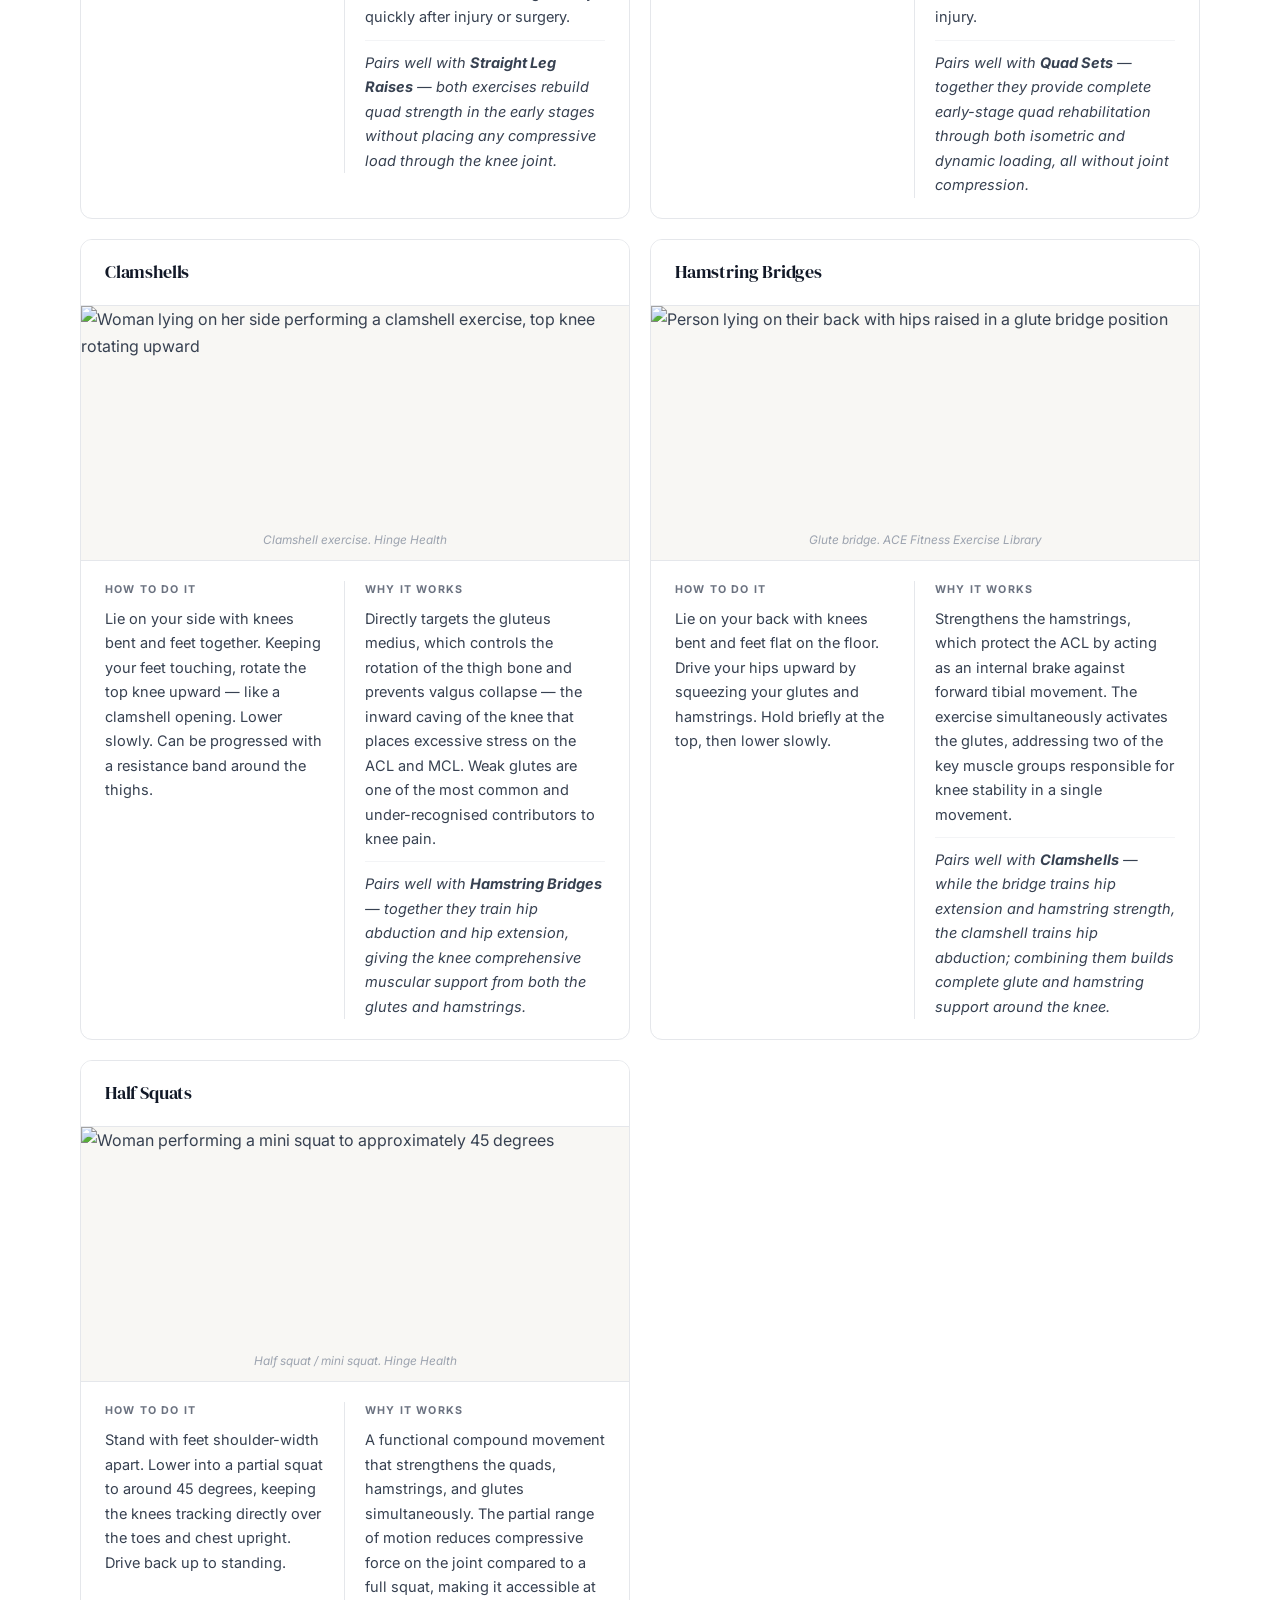
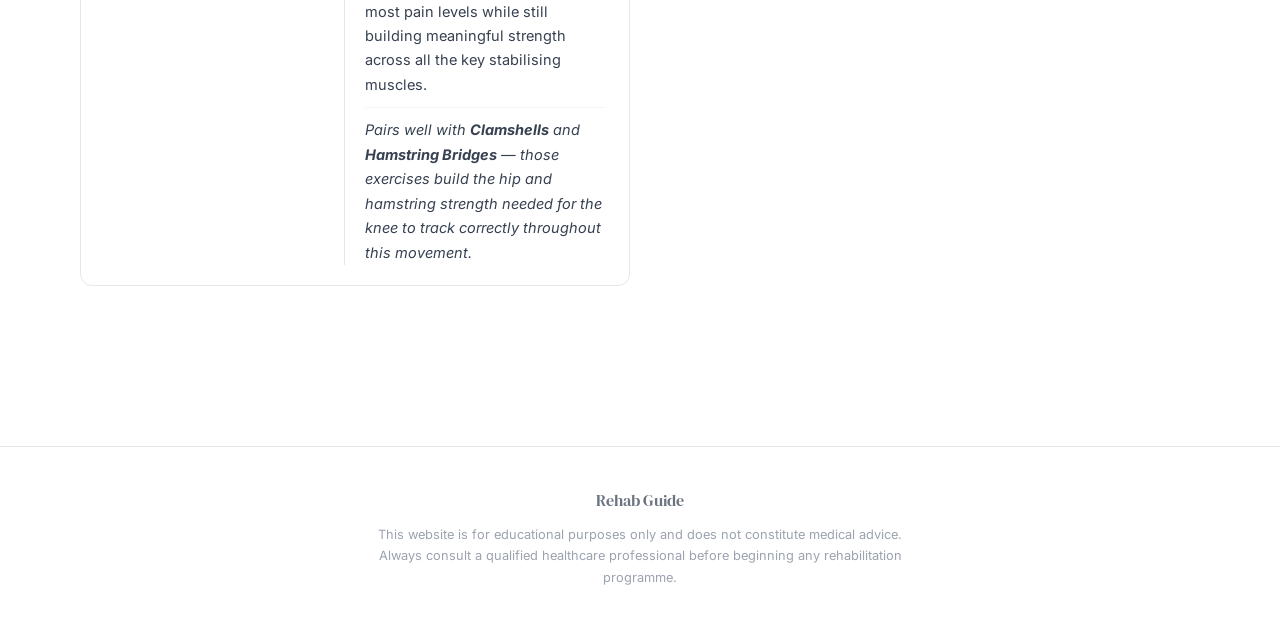
==== commit 580cb9c2: "Replace all exercise and anatomy images with high-quality sources Exercise images: - Knee page: Quad" ====
--- a/knee-pain.html
+++ b/knee-pain.html
@@ -53,8 +53,8 @@
       <ul class="muscle-list">
         <li>
           <img
-            src="https://upload.wikimedia.org/wikipedia/commons/3/3d/Quadriceps_3D.gif"
-            alt="3D rotating anatomical view of the quadriceps femoris muscle group"
+            src="https://teachmeanatomy.info/wp-content/uploads/Muscles-of-the-Anterior-Thigh-Quadriceps-Femoris-Iliopsoas-Sartorius-and-Pectineus-669x1024.jpg"
+            alt="Anatomical diagram of the anterior thigh muscles showing the quadriceps femoris group"
             class="muscle-thumbnail"
             loading="lazy"
           />
@@ -64,8 +64,8 @@
         </li>
         <li>
           <img
-            src="https://upload.wikimedia.org/wikipedia/commons/2/27/Hamstrings.gif"
-            alt="3D rotating anatomical view of the hamstring muscle group"
+            src="https://teachmeanatomy.info/wp-content/uploads/Muscles-of-the-Posterior-Thigh.-1024x1008.png"
+            alt="Anatomical diagram of the posterior thigh showing the three hamstring muscles"
             class="muscle-thumbnail"
             loading="lazy"
           />
@@ -75,8 +75,8 @@
         </li>
         <li>
           <img
-            src="https://upload.wikimedia.org/wikipedia/commons/2/29/Gluteus_medius_muscle08.png"
-            alt="Anatomical diagram showing the position of the gluteus medius muscle, highlighted in red"
+            src="https://teachmeanatomy.info/wp-content/uploads/Superficial-Muscles-of-the-Gluteal-Region.jpg"
+            alt="Anatomical diagram of the superficial gluteal muscles including the gluteus medius"
             class="muscle-thumbnail"
             loading="lazy"
           />
@@ -86,8 +86,8 @@
         </li>
         <li>
           <img
-            src="https://upload.wikimedia.org/wikipedia/commons/f/f0/Sobo_1909_303_-_Gastrocnemius_muscle.png"
-            alt="Anatomical illustration of the gastrocnemius (calf) muscle, posterior view"
+            src="https://teachmeanatomy.info/wp-content/uploads/Muscles-in-the-Superficial-Layer-of-the-Posterior-Leg.jpg"
+            alt="Anatomical diagram of the superficial posterior leg muscles including the gastrocnemius"
             class="muscle-thumbnail"
             loading="lazy"
           />
@@ -161,11 +161,11 @@
           </div>
           <figure class="exercise-image">
             <img
-              src="https://upload.wikimedia.org/wikipedia/commons/a/a3/Quad_setting_exercise.png"
-              alt="Diagram showing quad setting isometric exercise"
-              loading="lazy"
-            />
-            <figcaption>Quad setting — isometric quadriceps contraction. Wikimedia Commons (CC BY-SA 3.0)</figcaption>
+              src="https://bodiblog.wpenginepowered.com/wp-content/uploads/2022/07/quad-sets-960.png"
+              alt="Person lying with leg straight, tightening the quadriceps muscle against the floor"
+              loading="lazy"
+            />
+            <figcaption>Quad sets — isometric quadriceps contraction. BODi</figcaption>
           </figure>
           <div class="exercise-card-body">
             <div class="how-to">
@@ -186,11 +186,11 @@
           </div>
           <figure class="exercise-image">
             <img
-              src="https://upload.wikimedia.org/wikipedia/commons/f/f0/Exercise_Straight_Leg_Raises.png"
-              alt="Illustration of a person performing a straight leg raise exercise"
-              loading="lazy"
-            />
-            <figcaption>Illustration: BruceBlaus, Wikimedia Commons (CC BY-SA 4.0)</figcaption>
+              src="https://images.ctfassets.net/hjcv6wdwxsdz/7FDTGOpmvLnoBRJM9Dy5lh/c7b54dcfab78a9e4e360005a10386fe3/woman-doing-straight-leg-raise-on-yoga-mat.png?w=800&h=588&q=90&fm=png"
+              alt="Woman lying on a yoga mat performing a straight leg raise"
+              loading="lazy"
+            />
+            <figcaption>Straight leg raise. Hinge Health</figcaption>
           </figure>
           <div class="exercise-card-body">
             <div class="how-to">
@@ -211,11 +211,11 @@
           </div>
           <figure class="exercise-image">
             <img
-              src="https://cdn.ncbi.nlm.nih.gov/pmc/blobs/57b7/10315199/4ae33a5f261f/jpts-35-528-g002.jpg"
-              alt="Person performing a clamshell exercise at maximum hip abduction"
-              loading="lazy"
-            />
-            <figcaption>Clamshell exercise at maximum hip abduction. Yamamoto et al., J Phys Ther Sci, 2023 (CC BY-NC-ND 4.0)</figcaption>
+              src="https://images.ctfassets.net/hjcv6wdwxsdz/6U1YbE3bF8OYq5I2qsIdf7/4c2e2c3d7908b0cfb0d5ebb638aef37d/woman-laying-sideways.png?w=800&h=588&q=90&fm=png"
+              alt="Woman lying on her side performing a clamshell exercise, top knee rotating upward"
+              loading="lazy"
+            />
+            <figcaption>Clamshell exercise. Hinge Health</figcaption>
           </figure>
           <div class="exercise-card-body">
             <div class="how-to">
@@ -236,11 +236,11 @@
           </div>
           <figure class="exercise-image">
             <img
-              src="https://upload.wikimedia.org/wikipedia/commons/3/34/Glute-bridge.png"
-              alt="Demonstration of a glute bridge exercise"
-              loading="lazy"
-            />
-            <figcaption>Glute bridge / hamstring bridge exercise. Wikimedia Commons (CC BY-SA 4.0)</figcaption>
+              src="https://ik.imagekit.io/02fmeo4exvw/exercise-library/large/49-1.jpg"
+              alt="Person lying on their back with hips raised in a glute bridge position"
+              loading="lazy"
+            />
+            <figcaption>Glute bridge. ACE Fitness Exercise Library</figcaption>
           </figure>
           <div class="exercise-card-body">
             <div class="how-to">
@@ -261,11 +261,11 @@
           </div>
           <figure class="exercise-image">
             <img
-              src="https://upload.wikimedia.org/wikipedia/commons/e/e6/Squats.gif"
-              alt="Animated demonstration of a squat exercise"
-              loading="lazy"
-            />
-            <figcaption>Squat exercise demonstration — perform to 45 degrees for the half squat variation. Wikimedia Commons (CC BY-SA 4.0)</figcaption>
+              src="https://images.ctfassets.net/hjcv6wdwxsdz/5VxwoaAFd3gO1Jwc1xUW3M/2e1ff0c04afaf94b0b805088fc039c0a/woman-doing-mini-squats.png?w=800&h=588&q=90&fm=png"
+              alt="Woman performing a mini squat to approximately 45 degrees"
+              loading="lazy"
+            />
+            <figcaption>Half squat / mini squat. Hinge Health</figcaption>
           </figure>
           <div class="exercise-card-body">
             <div class="how-to">
--- a/styles.css
+++ b/styles.css
@@ -267,18 +267,20 @@
 .muscle-list {
   list-style: none;
   margin: 20px 0;
+  display: grid;
+  grid-template-columns: repeat(2, 1fr);
+  gap: 16px;
+}
+
+.muscle-list li {
   display: flex;
   flex-direction: column;
-  gap: 8px;
-}
-
-.muscle-list li {
-  display: flex;
-  gap: 14px;
-  padding: 14px 18px;
+  gap: 0;
+  padding: 0;
   background-color: #f8f7f4;
-  border-radius: 8px;
-  border-left: 2px solid #e5e7eb;
+  border-radius: 10px;
+  border: 1px solid #e5e7eb;
+  overflow: hidden;
   font-size: 0.94rem;
   color: #374151;
   line-height: 1.58;
@@ -290,17 +292,15 @@
 }
 
 .muscle-thumbnail {
-  width: 88px;
-  height: 88px;
+  width: 100%;
+  height: 200px;
   object-fit: contain;
-  border-radius: 6px;
-  background-color: #f0eeea;
-  flex-shrink: 0;
+  background-color: #eeecea;
+  display: block;
 }
 
 .muscle-text {
-  flex: 1;
-  min-width: 0;
+  padding: 14px 16px;
 }
 
 .exercise-pairing {
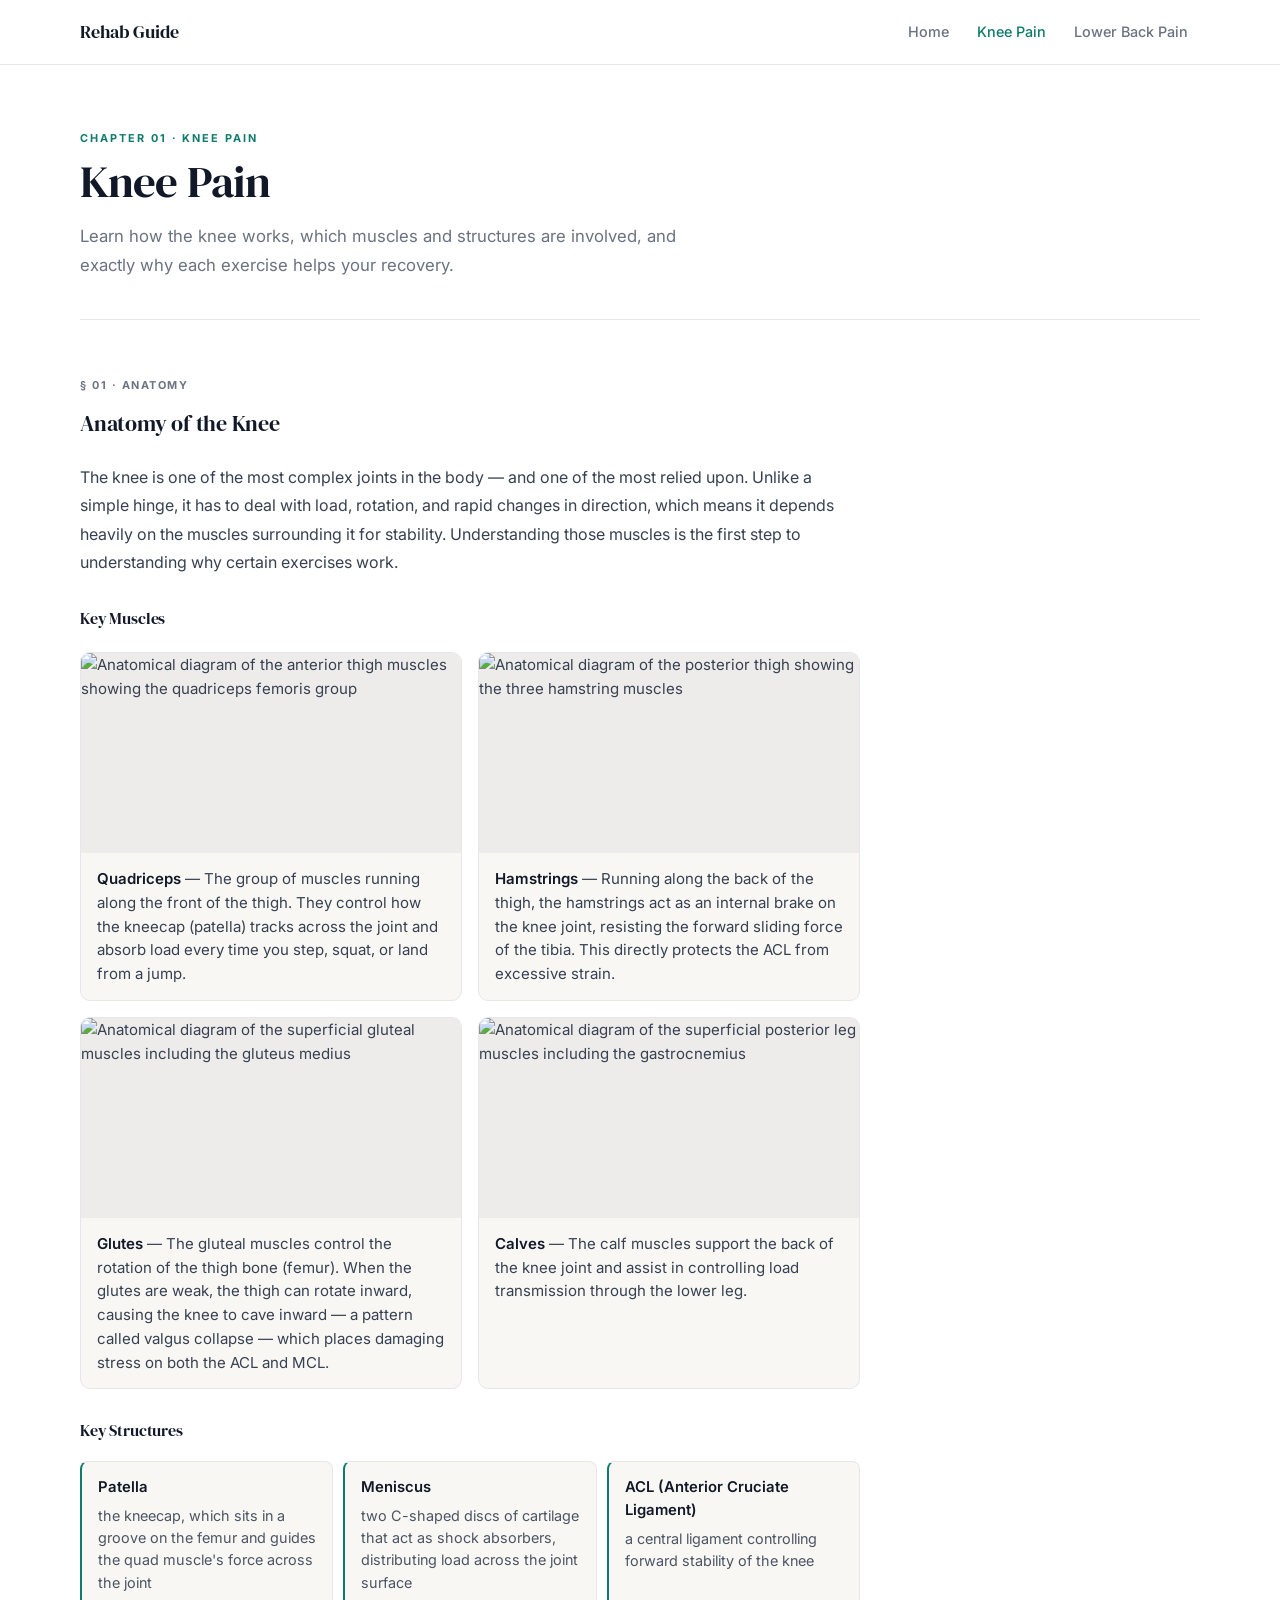
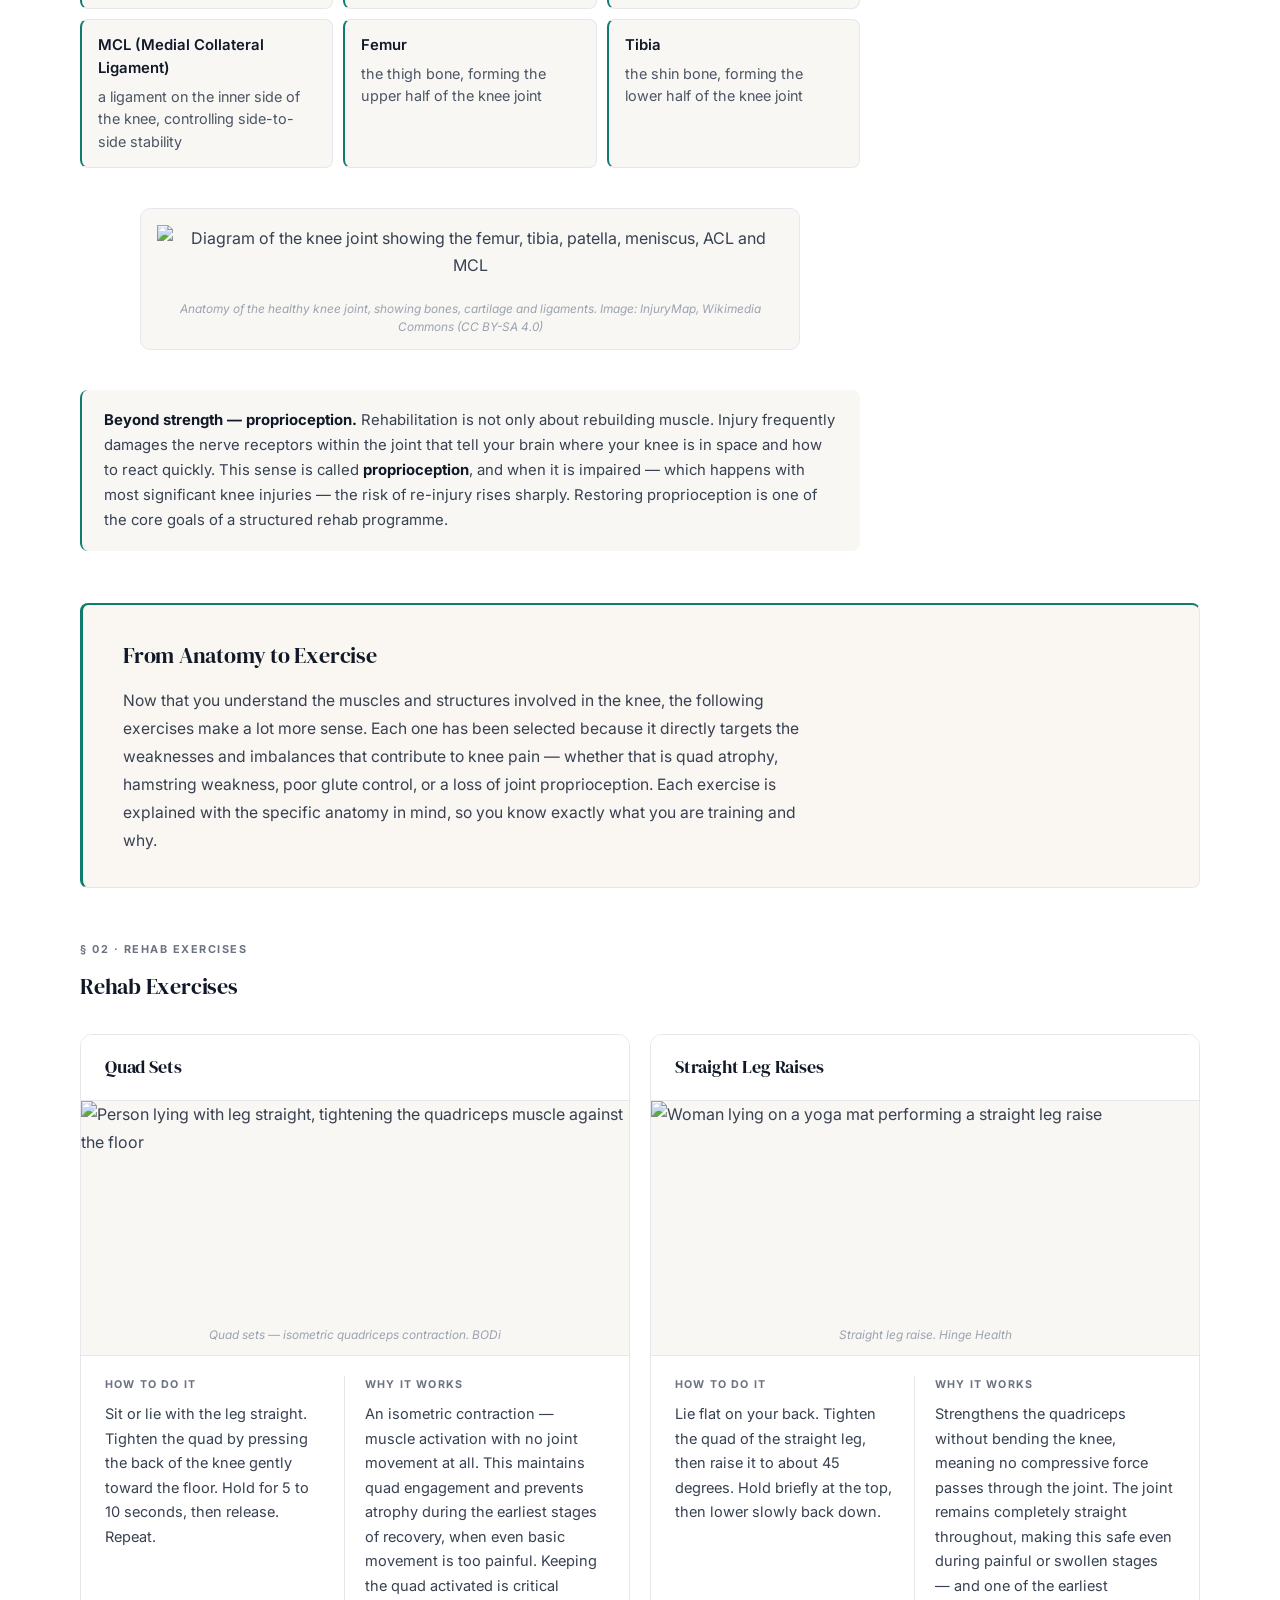
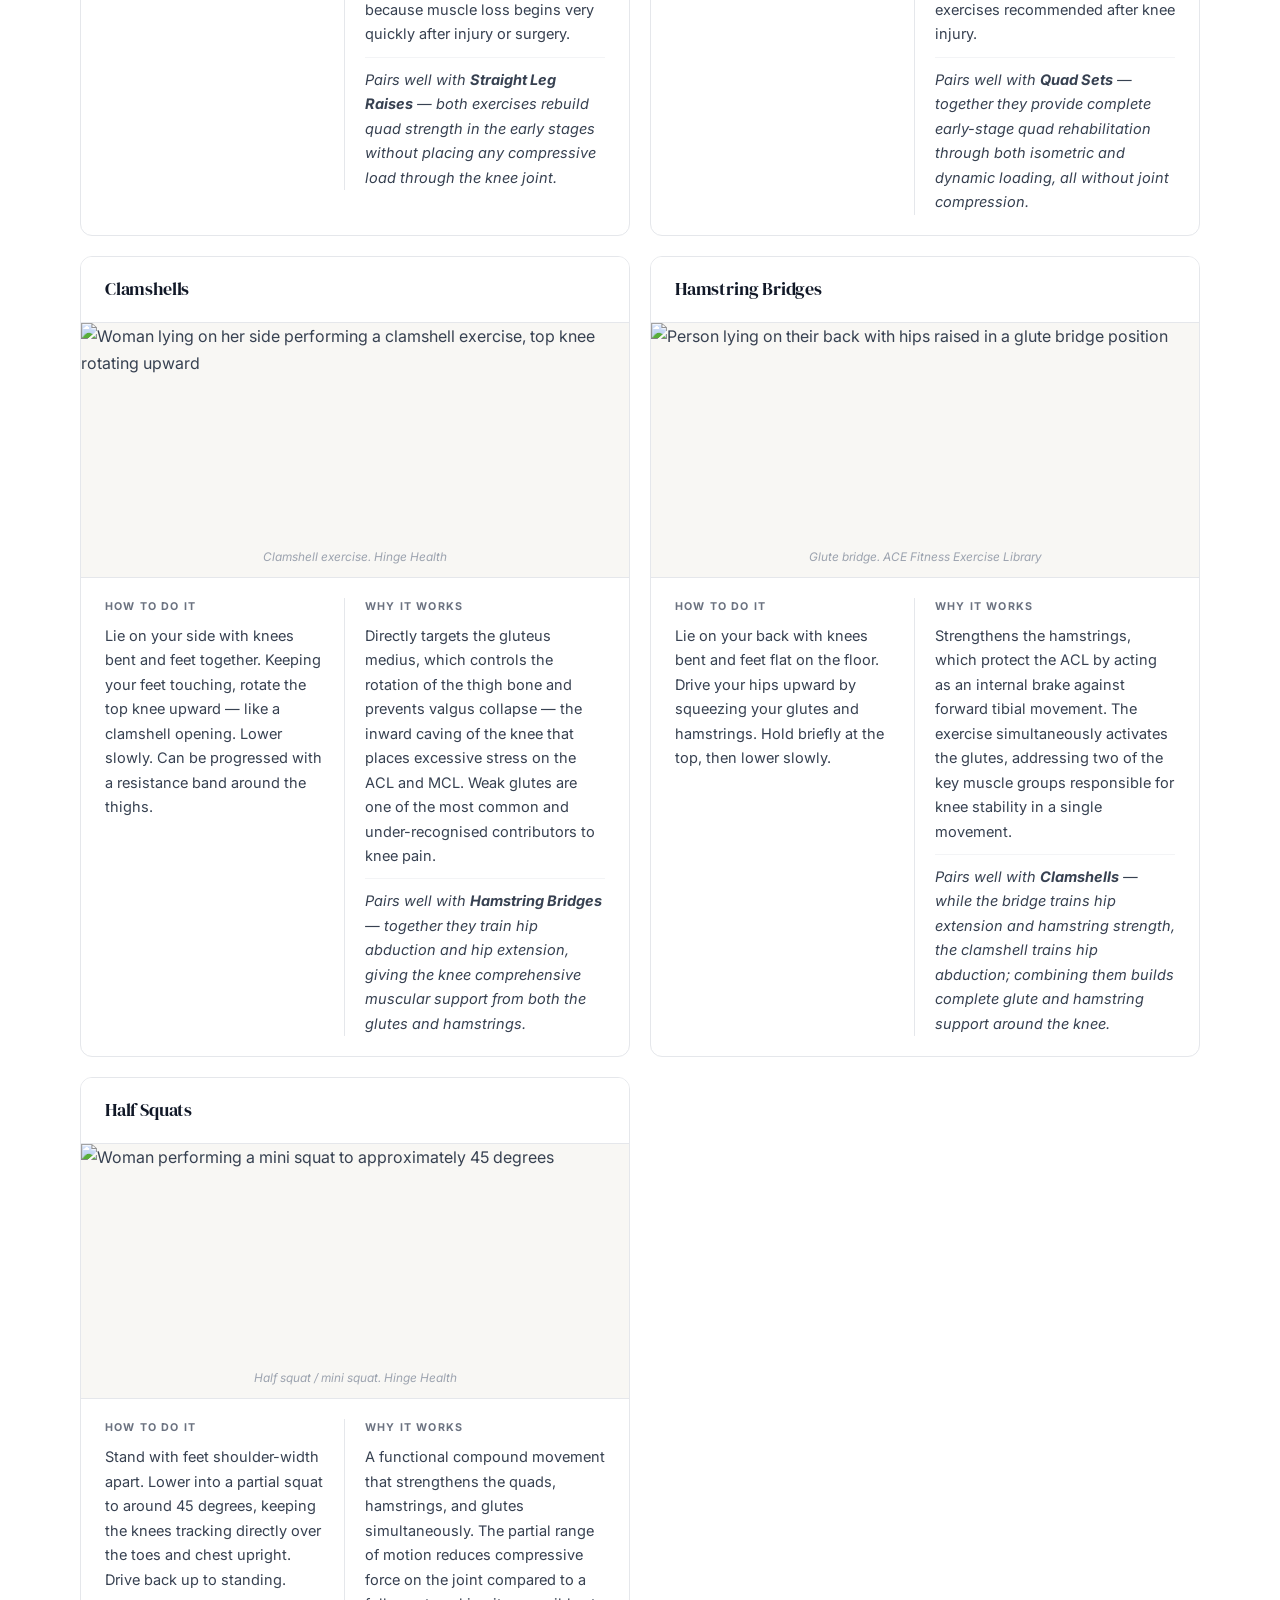
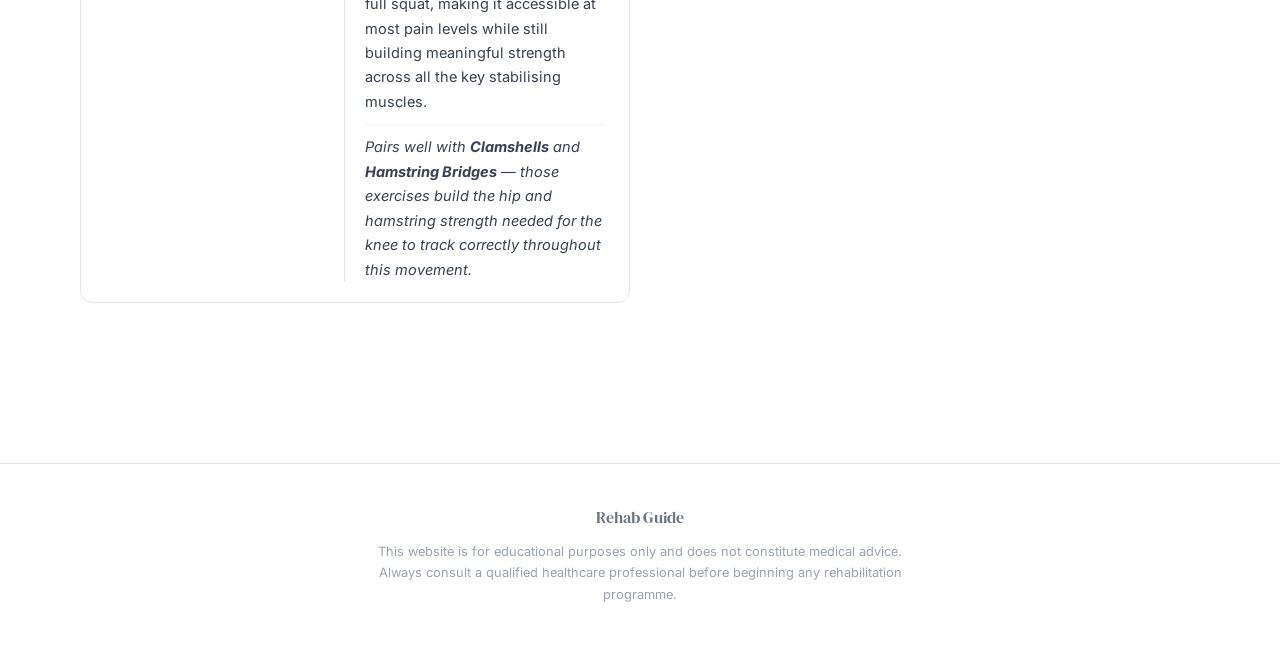
==== commit 43200e9d: "UI polish, content fixes, and UX additions - Hero: teal radial glow + diagonal texture background - " ====
--- a/knee-pain.html
+++ b/knee-pain.html
@@ -31,6 +31,12 @@
 
   <main class="page">
 
+    <div class="progress-indicator" id="progressIndicator">
+      <span class="progress-step" data-section="anatomy-section">Anatomy</span>
+      <span class="progress-divider">→</span>
+      <span class="progress-step" data-section="exercises-section">Exercises</span>
+    </div>
+
     <div class="page-header">
       <span class="chapter-label">Chapter 01 · Knee Pain</span>
       <h1>Knee Pain</h1>
@@ -290,6 +296,8 @@
     <p class="footer-disclaimer">This website is for educational purposes only and does not constitute medical advice. Always consult a qualified healthcare professional before beginning any rehabilitation programme.</p>
   </footer>
 
+  <button class="back-to-top" id="backToTop" aria-label="Back to top">↑</button>
+
   <script src="script.js"></script>
 </body>
 </html>
--- a/styles.css
+++ b/styles.css
@@ -88,6 +88,9 @@
 /* ===== Homepage Hero ===== */
 .home-hero-wrapper {
   background-color: #0d1b2a;
+  background-image:
+    radial-gradient(ellipse 80% 60% at 50% 40%, rgba(15,123,108,0.18) 0%, transparent 70%),
+    url("data:image/svg+xml,%3Csvg width='40' height='40' viewBox='0 0 40 40' xmlns='http://www.w3.org/2000/svg'%3E%3Cpath d='M0 40L40 0' stroke='rgba(255,255,255,0.025)' stroke-width='1'/%3E%3C/svg%3E");
   padding: 120px 40px 112px;
   text-align: center;
 }
@@ -362,8 +365,8 @@
 
 /* ===== Bridge Section ===== */
 .bridge-section {
-  background-color: #f8f7f4;
-  border: 1px solid #e5e7eb;
+  background-color: #faf6f1;
+  border: 1px solid #e5e7eb; border-top: 2px solid #0f7b6c; border-left: 3px solid #0f7b6c;
   border-radius: 8px;
   padding: 32px 40px;
   margin-bottom: 52px;
@@ -403,6 +406,7 @@
 .exercise-card:hover {
   transform: translateY(-4px);
   box-shadow: 0 8px 28px rgba(0, 0, 0, 0.09);
+  border-left-color: #0f7b6c;
 }
 
 .exercise-card-header {
@@ -485,8 +489,8 @@
 
 /* ===== Anatomy Figure ===== */
 .anatomy-figure {
-  margin: 32px auto;
-  max-width: 440px;
+  margin: 40px auto;
+  max-width: 660px;
   background-color: #f8f7f4;
   border: 1px solid #e5e7eb;
   border-radius: 10px;
@@ -496,7 +500,7 @@
 
 .anatomy-figure img {
   width: 100%;
-  max-height: 360px;
+  max-height: 480px;
   object-fit: contain;
   display: block;
   padding: 16px;
@@ -653,3 +657,75 @@
     padding: 32px 20px;
   }
 }
+
+/* ===== Card Cover Image ===== */
+.card-cover-img {
+  width: 100%;
+  height: 140px;
+  object-fit: contain;
+  background-color: #f8f7f4;
+  border-bottom: 1px solid #e5e7eb;
+  display: block;
+  padding: 16px;
+}
+
+/* ===== How To Guide ===== */
+.how-to-guide {
+  max-width: 600px;
+  margin: 0 auto 48px;
+  text-align: center;
+}
+.how-to-guide-text {
+  font-size: 0.97rem;
+  color: #6b7280;
+  line-height: 1.78;
+}
+
+/* ===== Progress Indicator ===== */
+.progress-indicator {
+  position: fixed;
+  top: 76px;
+  right: 32px;
+  background: rgba(255,255,255,0.95);
+  border: 1px solid #e5e7eb;
+  border-radius: 24px;
+  padding: 6px 16px;
+  display: flex;
+  align-items: center;
+  gap: 8px;
+  font-size: 0.72rem;
+  font-weight: 600;
+  letter-spacing: 0.06em;
+  text-transform: uppercase;
+  color: #9ca3af;
+  box-shadow: 0 2px 12px rgba(0,0,0,0.07);
+  opacity: 0;
+  pointer-events: none;
+  transition: opacity 0.3s;
+  z-index: 90;
+}
+.progress-indicator.visible { opacity: 1; }
+.progress-step.active { color: #0f7b6c; }
+.progress-divider { color: #d1d5db; }
+
+/* ===== Back to Top ===== */
+.back-to-top {
+  position: fixed;
+  bottom: 32px;
+  right: 32px;
+  width: 44px;
+  height: 44px;
+  border-radius: 50%;
+  background: #0f7b6c;
+  color: #ffffff;
+  border: none;
+  font-size: 1.1rem;
+  cursor: pointer;
+  box-shadow: 0 4px 16px rgba(15,123,108,0.3);
+  opacity: 0;
+  pointer-events: none;
+  transition: opacity 0.3s, transform 0.2s;
+  z-index: 90;
+}
+.back-to-top.visible { opacity: 1; pointer-events: auto; }
+.back-to-top:hover { transform: translateY(-2px); }
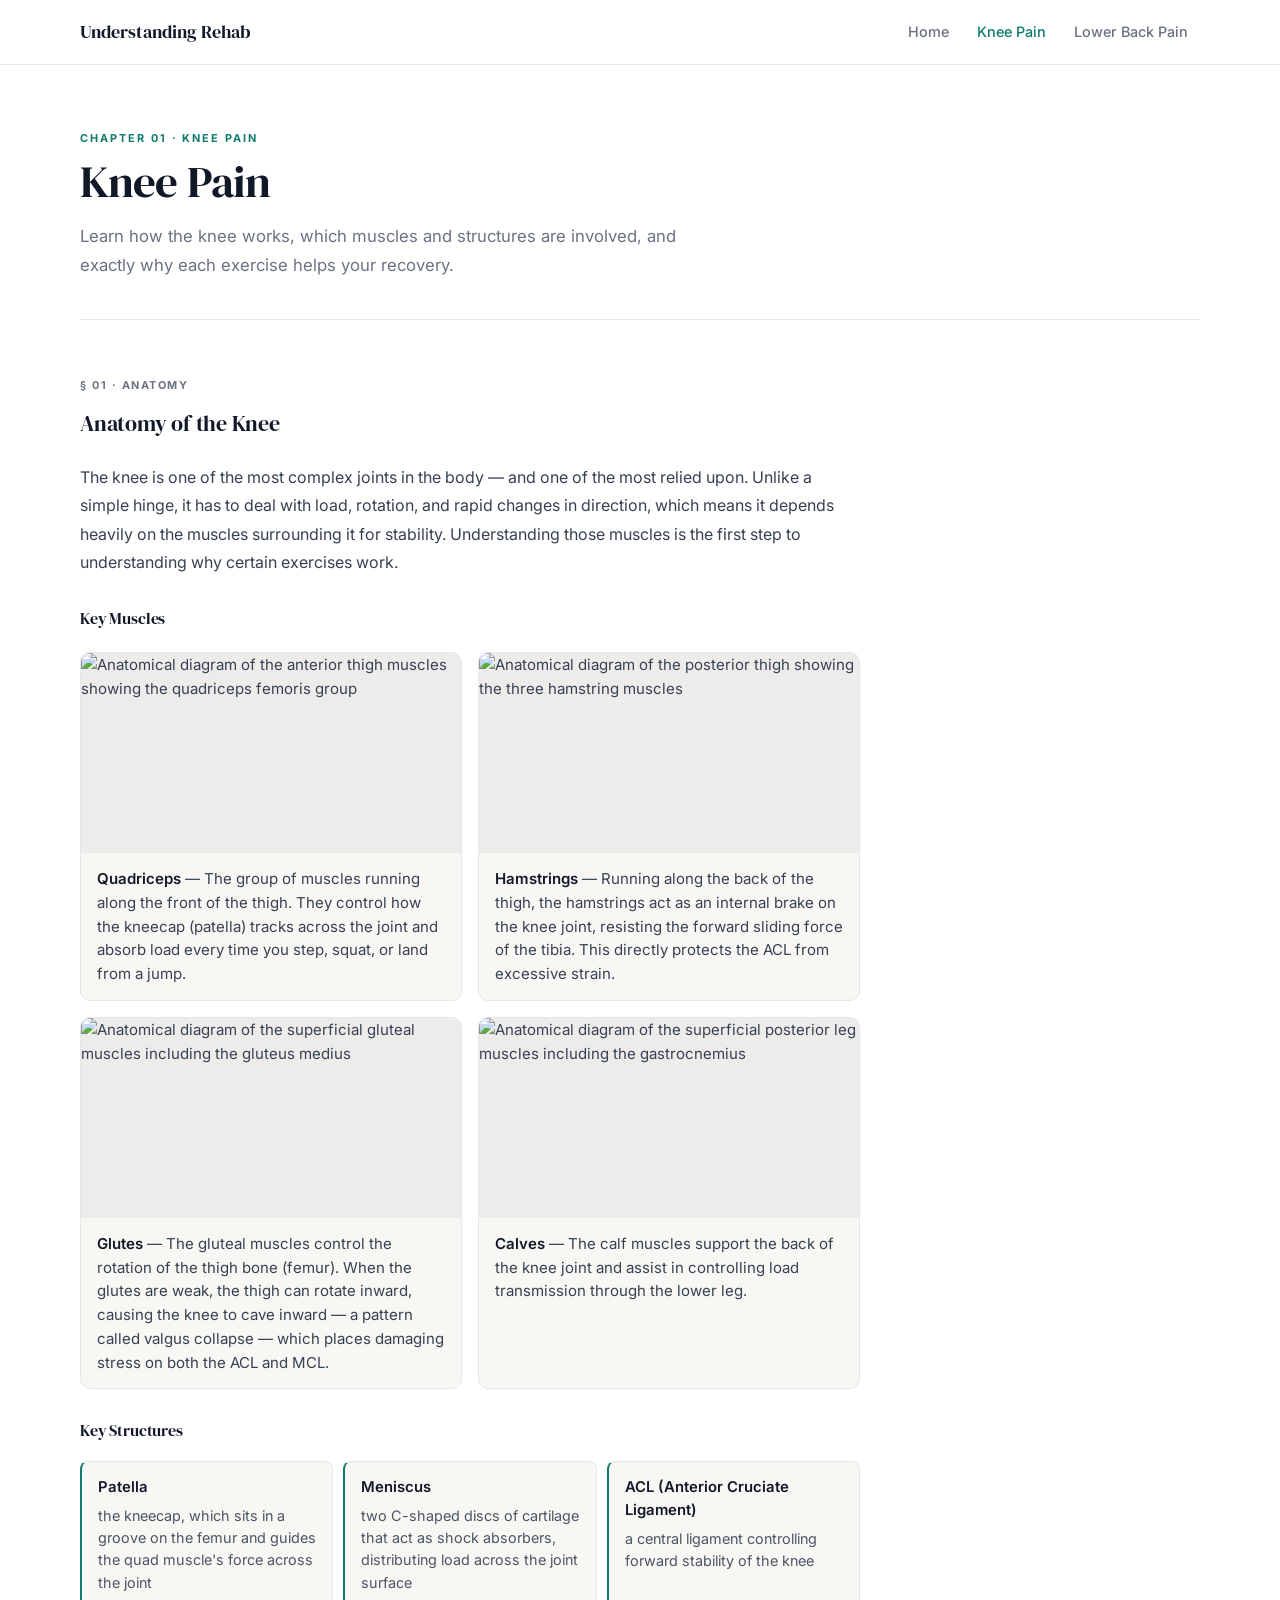
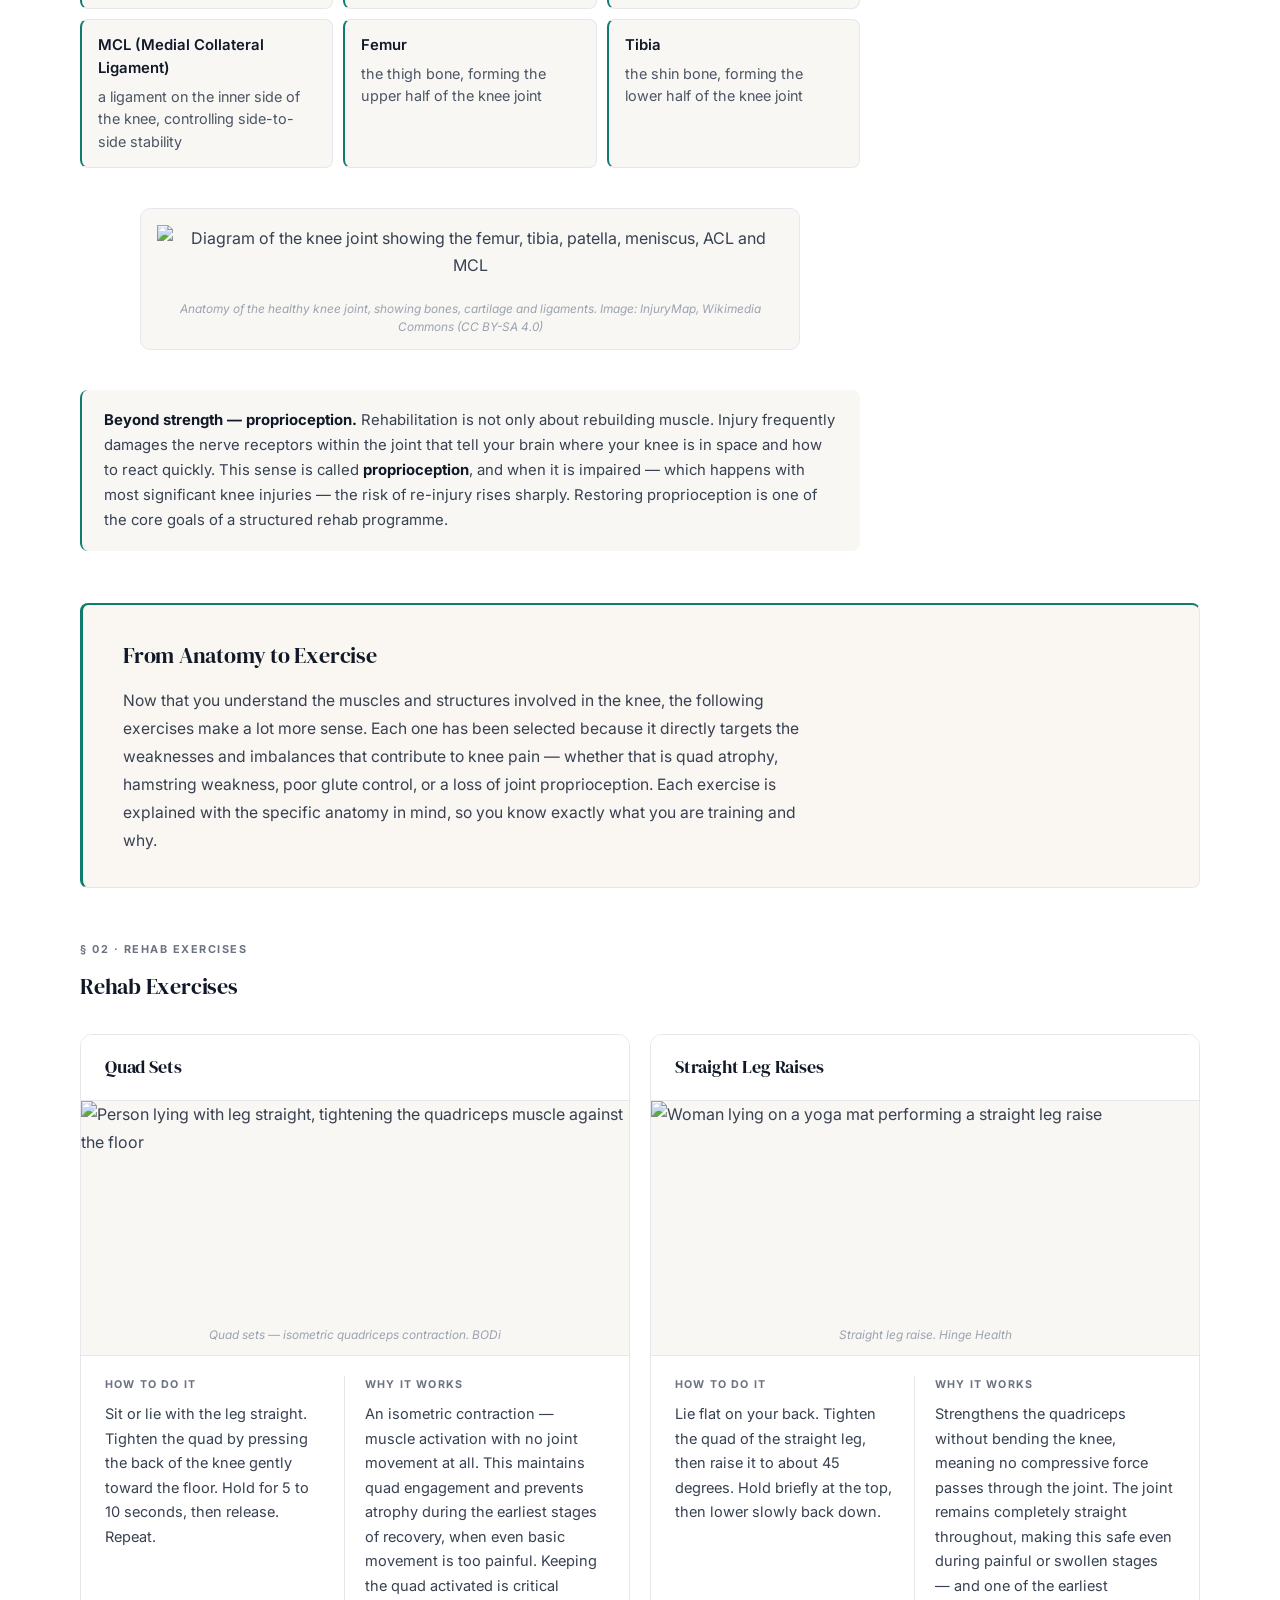
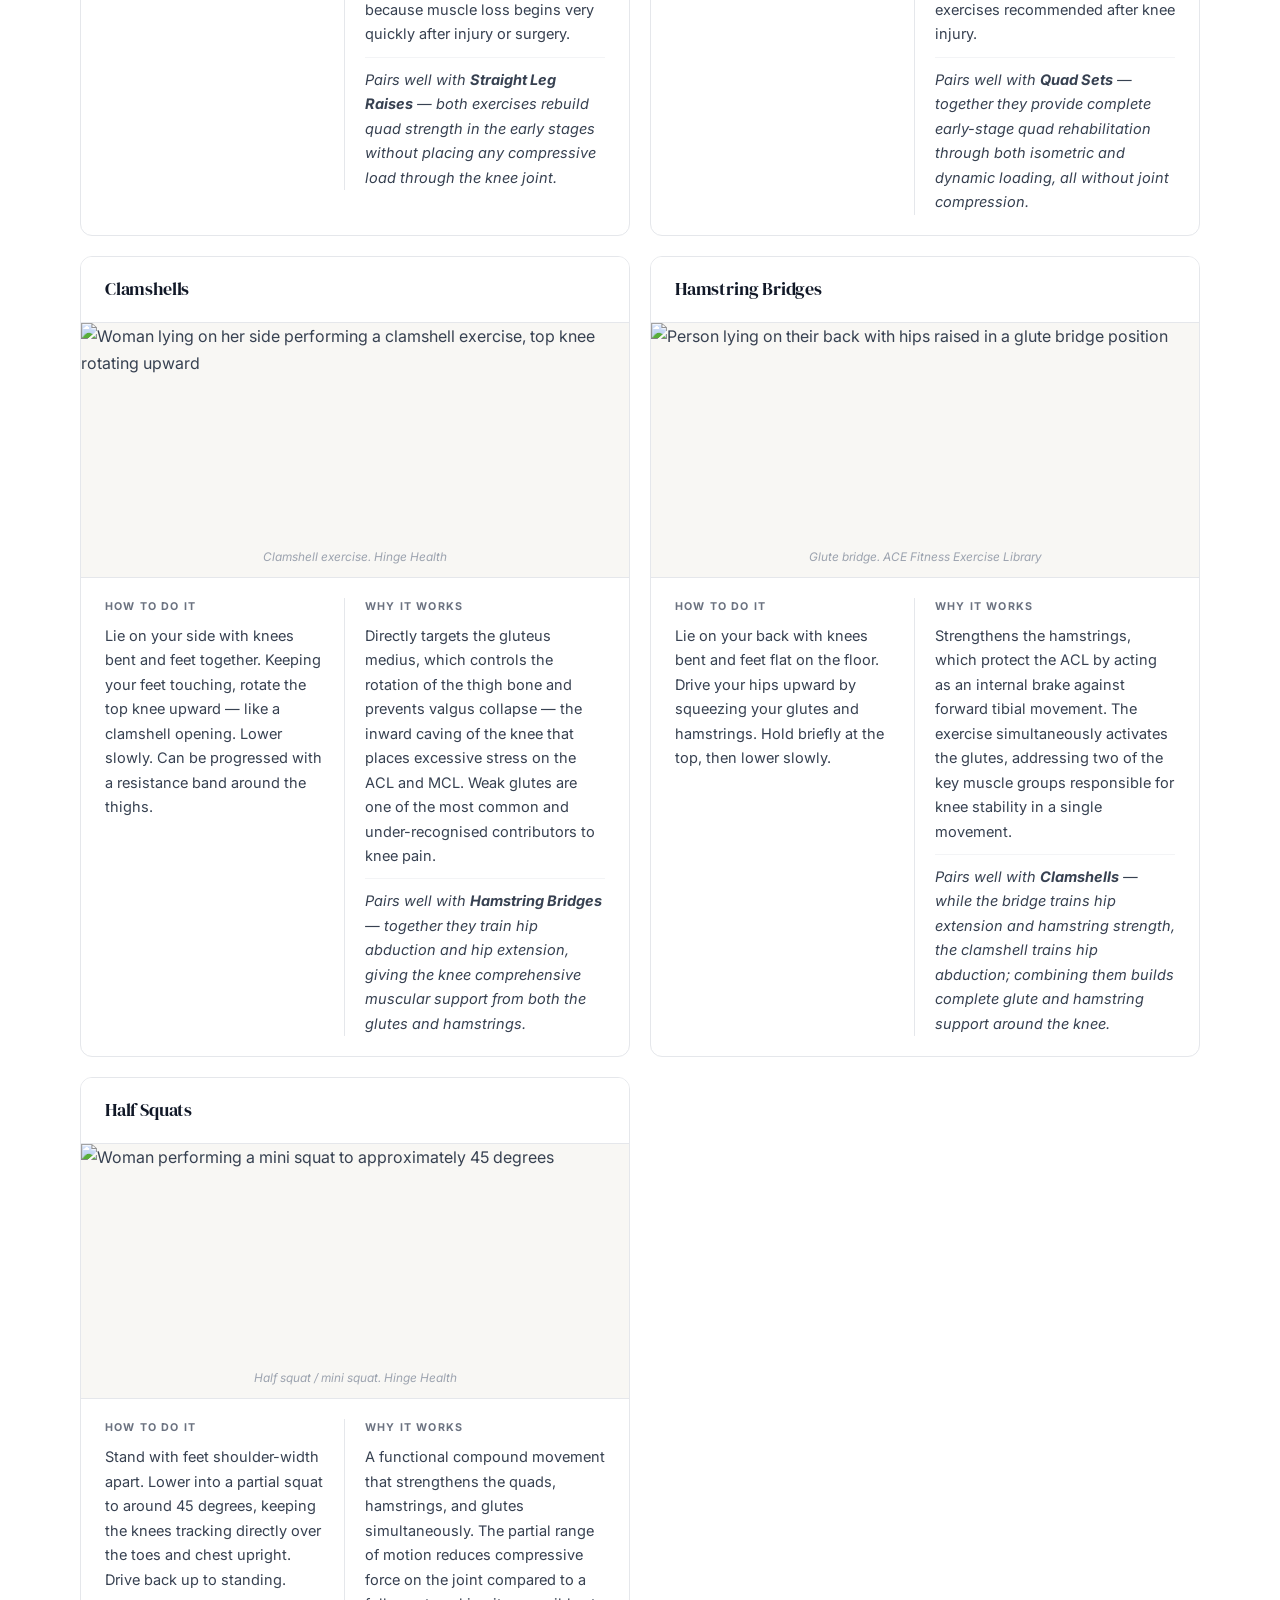
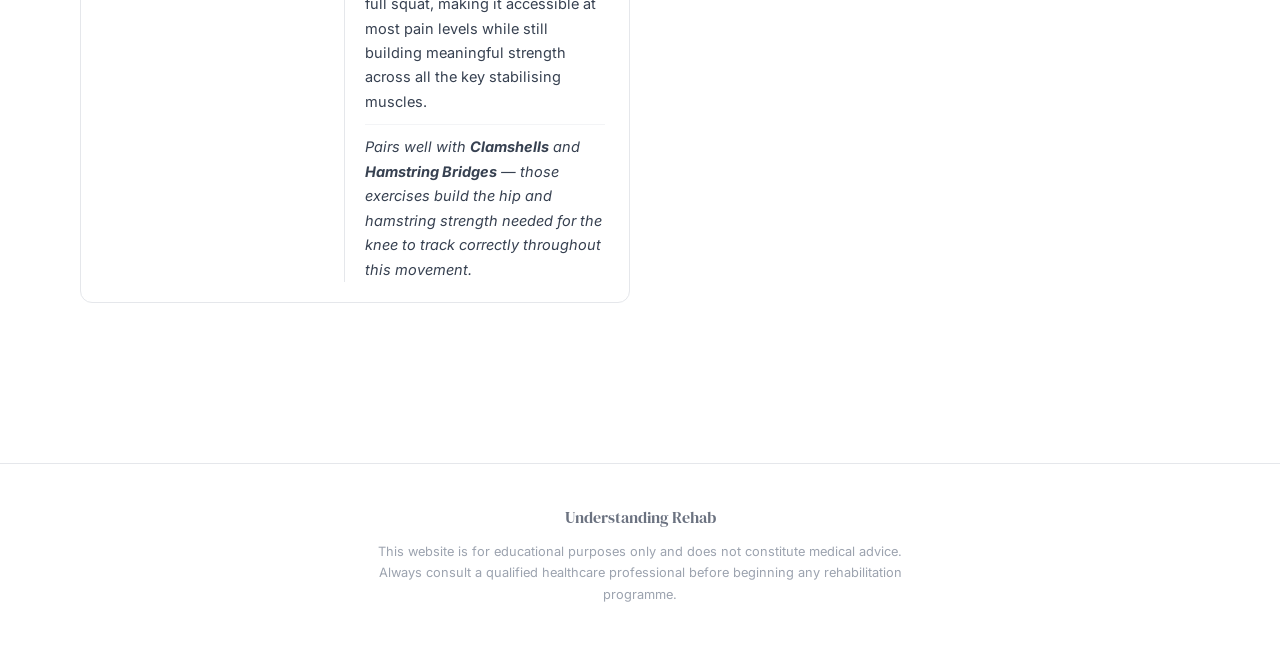
==== commit be60ce8e: "Rename site from "Rehab Guide" to "Understanding Rehab" Updates all page titles, nav brand, and foot" ====
--- a/knee-pain.html
+++ b/knee-pain.html
@@ -3,7 +3,7 @@
 <head>
   <meta charset="UTF-8" />
   <meta name="viewport" content="width=device-width, initial-scale=1.0" />
-  <title>Knee Pain — Rehab Guide</title>
+  <title>Knee Pain — Understanding Rehab</title>
   <link rel="preconnect" href="https://fonts.googleapis.com">
   <link rel="preconnect" href="https://fonts.gstatic.com" crossorigin>
   <link href="https://fonts.googleapis.com/css2?family=DM+Serif+Display&family=Inter:ital,wght@0,400;0,500;0,600;0,700;1,400&display=swap" rel="stylesheet">
@@ -13,7 +13,7 @@
 
   <nav>
     <div class="nav-inner">
-      <a href="index.html" class="nav-brand">Rehab Guide</a>
+      <a href="index.html" class="nav-brand">Understanding Rehab</a>
       <button class="nav-hamburger" aria-label="Toggle navigation" aria-expanded="false">
         <svg width="22" height="22" viewBox="0 0 22 22" fill="none" xmlns="http://www.w3.org/2000/svg" aria-hidden="true">
           <rect y="4" width="22" height="2" rx="1" fill="currentColor"/>
@@ -292,7 +292,7 @@
   </main>
 
   <footer>
-    <p class="footer-brand">Rehab Guide</p>
+    <p class="footer-brand">Understanding Rehab</p>
     <p class="footer-disclaimer">This website is for educational purposes only and does not constitute medical advice. Always consult a qualified healthcare professional before beginning any rehabilitation programme.</p>
   </footer>
 
--- a/styles.css
+++ b/styles.css
@@ -89,10 +89,25 @@
 .home-hero-wrapper {
   background-color: #0d1b2a;
   background-image:
-    radial-gradient(ellipse 80% 60% at 50% 40%, rgba(15,123,108,0.18) 0%, transparent 70%),
-    url("data:image/svg+xml,%3Csvg width='40' height='40' viewBox='0 0 40 40' xmlns='http://www.w3.org/2000/svg'%3E%3Cpath d='M0 40L40 0' stroke='rgba(255,255,255,0.025)' stroke-width='1'/%3E%3C/svg%3E");
+    radial-gradient(ellipse 80% 60% at 50% 40%, rgba(15,123,108,0.18) 0%, transparent 70%);
   padding: 120px 40px 112px;
   text-align: center;
+  position: relative;
+  overflow: hidden;
+}
+
+.hero-muscle-bg {
+  position: absolute;
+  top: 50%;
+  left: 50%;
+  transform: translate(-50%, -50%);
+  height: 130%;
+  width: auto;
+  opacity: 0.18;
+  pointer-events: none;
+  user-select: none;
+  filter: invert(1);
+  mix-blend-mode: screen;
 }
 
 .home-hero {
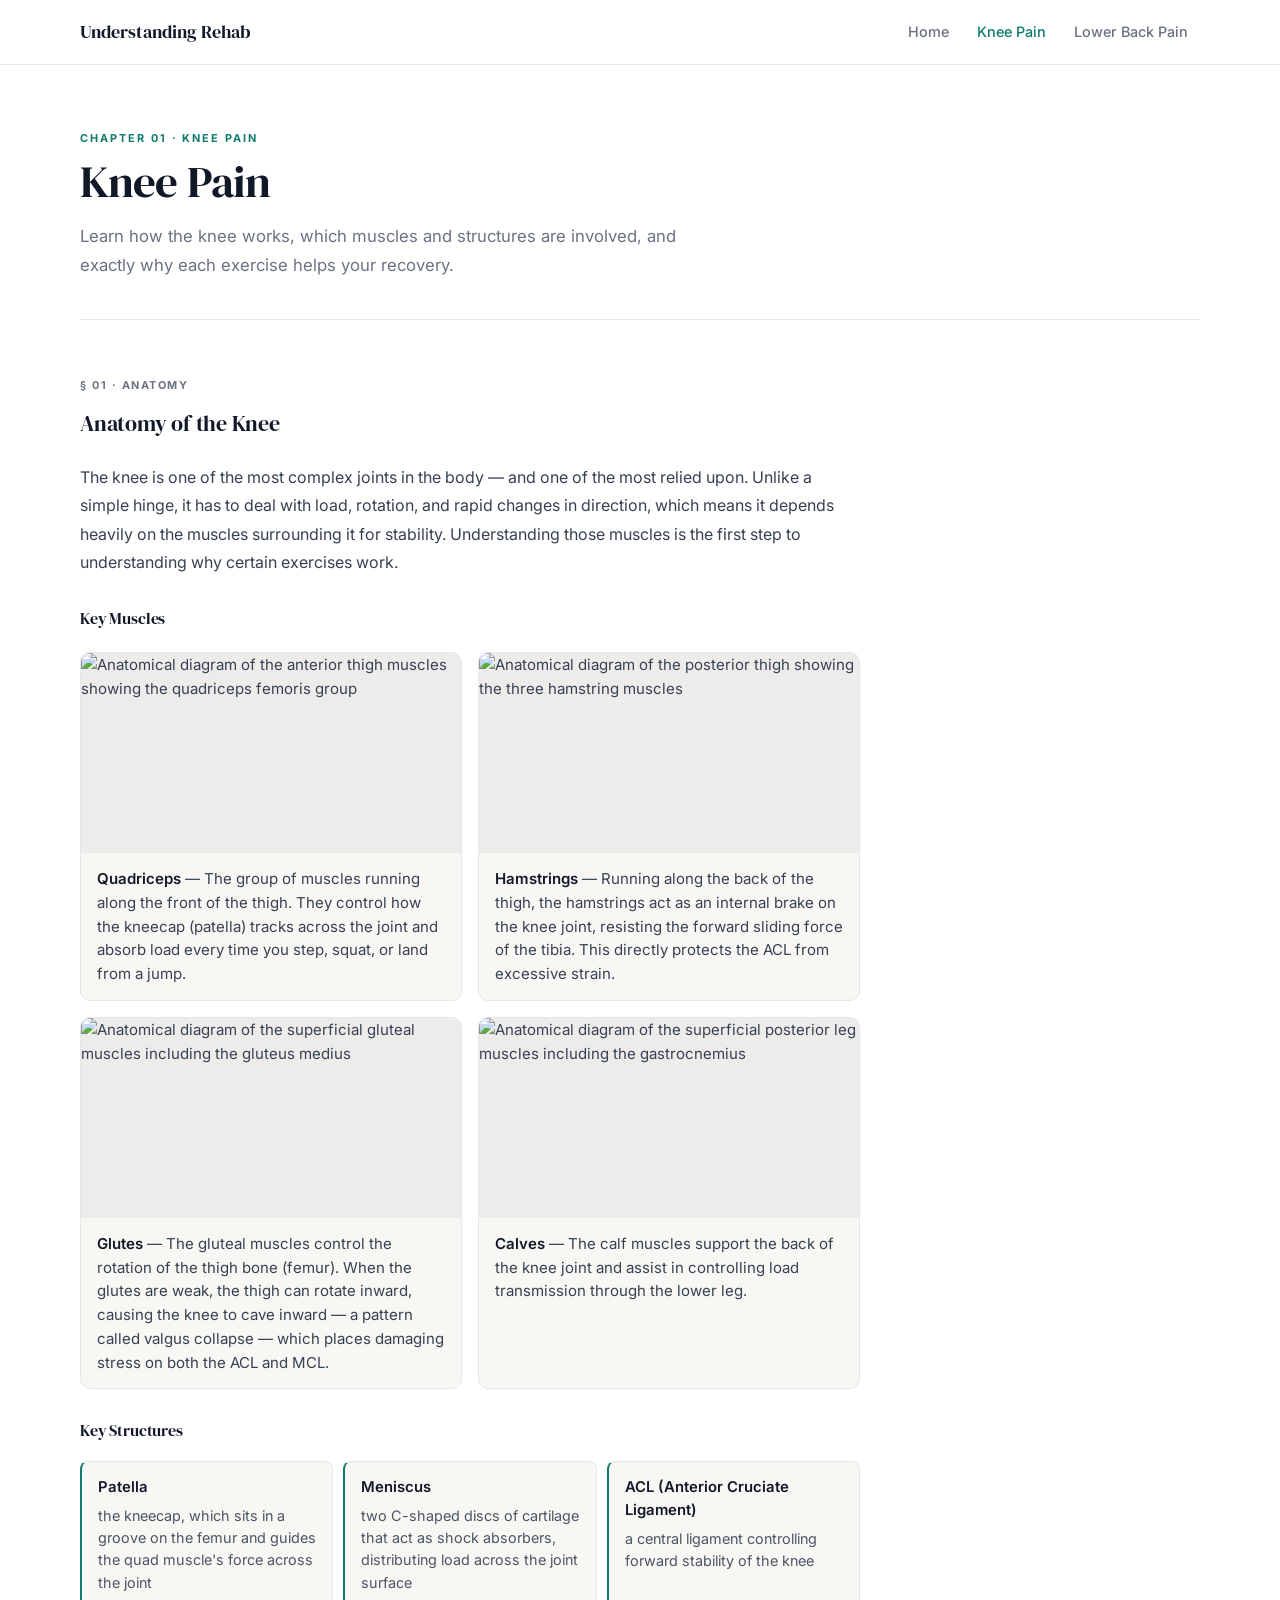
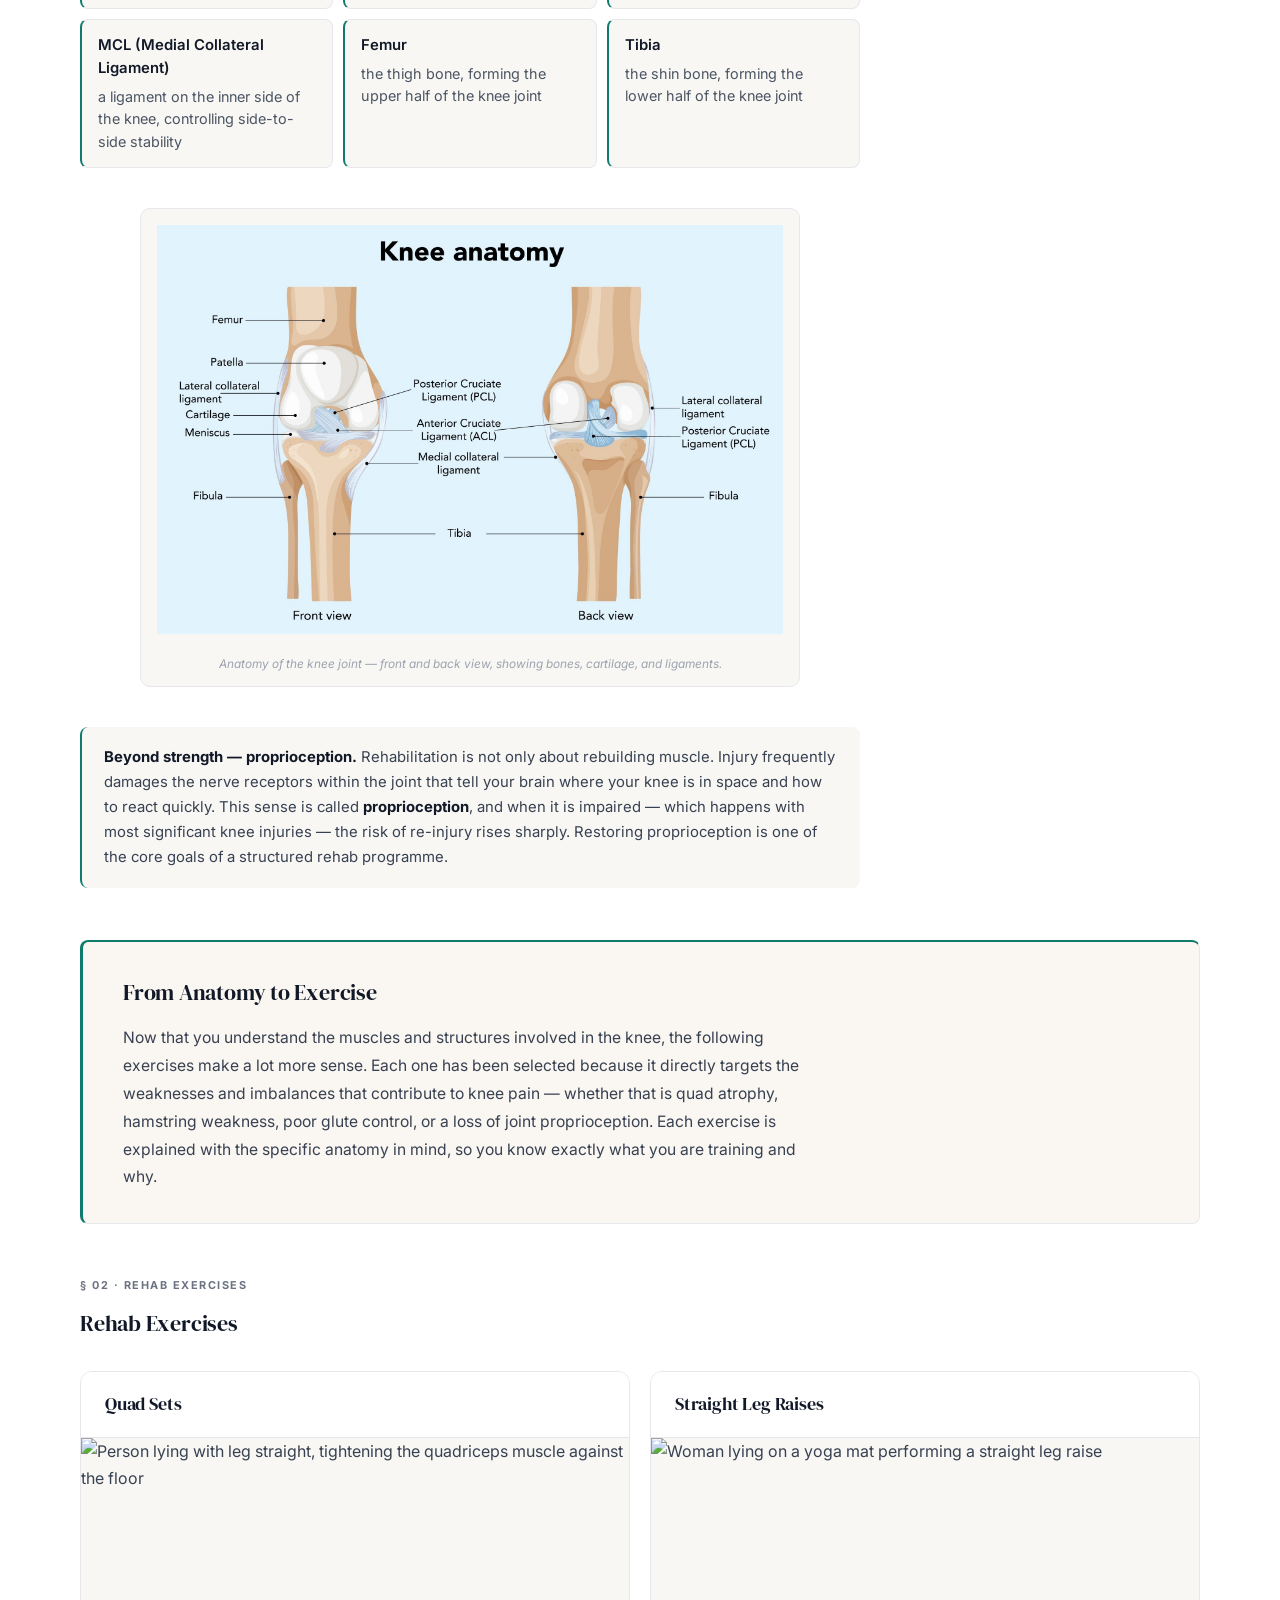
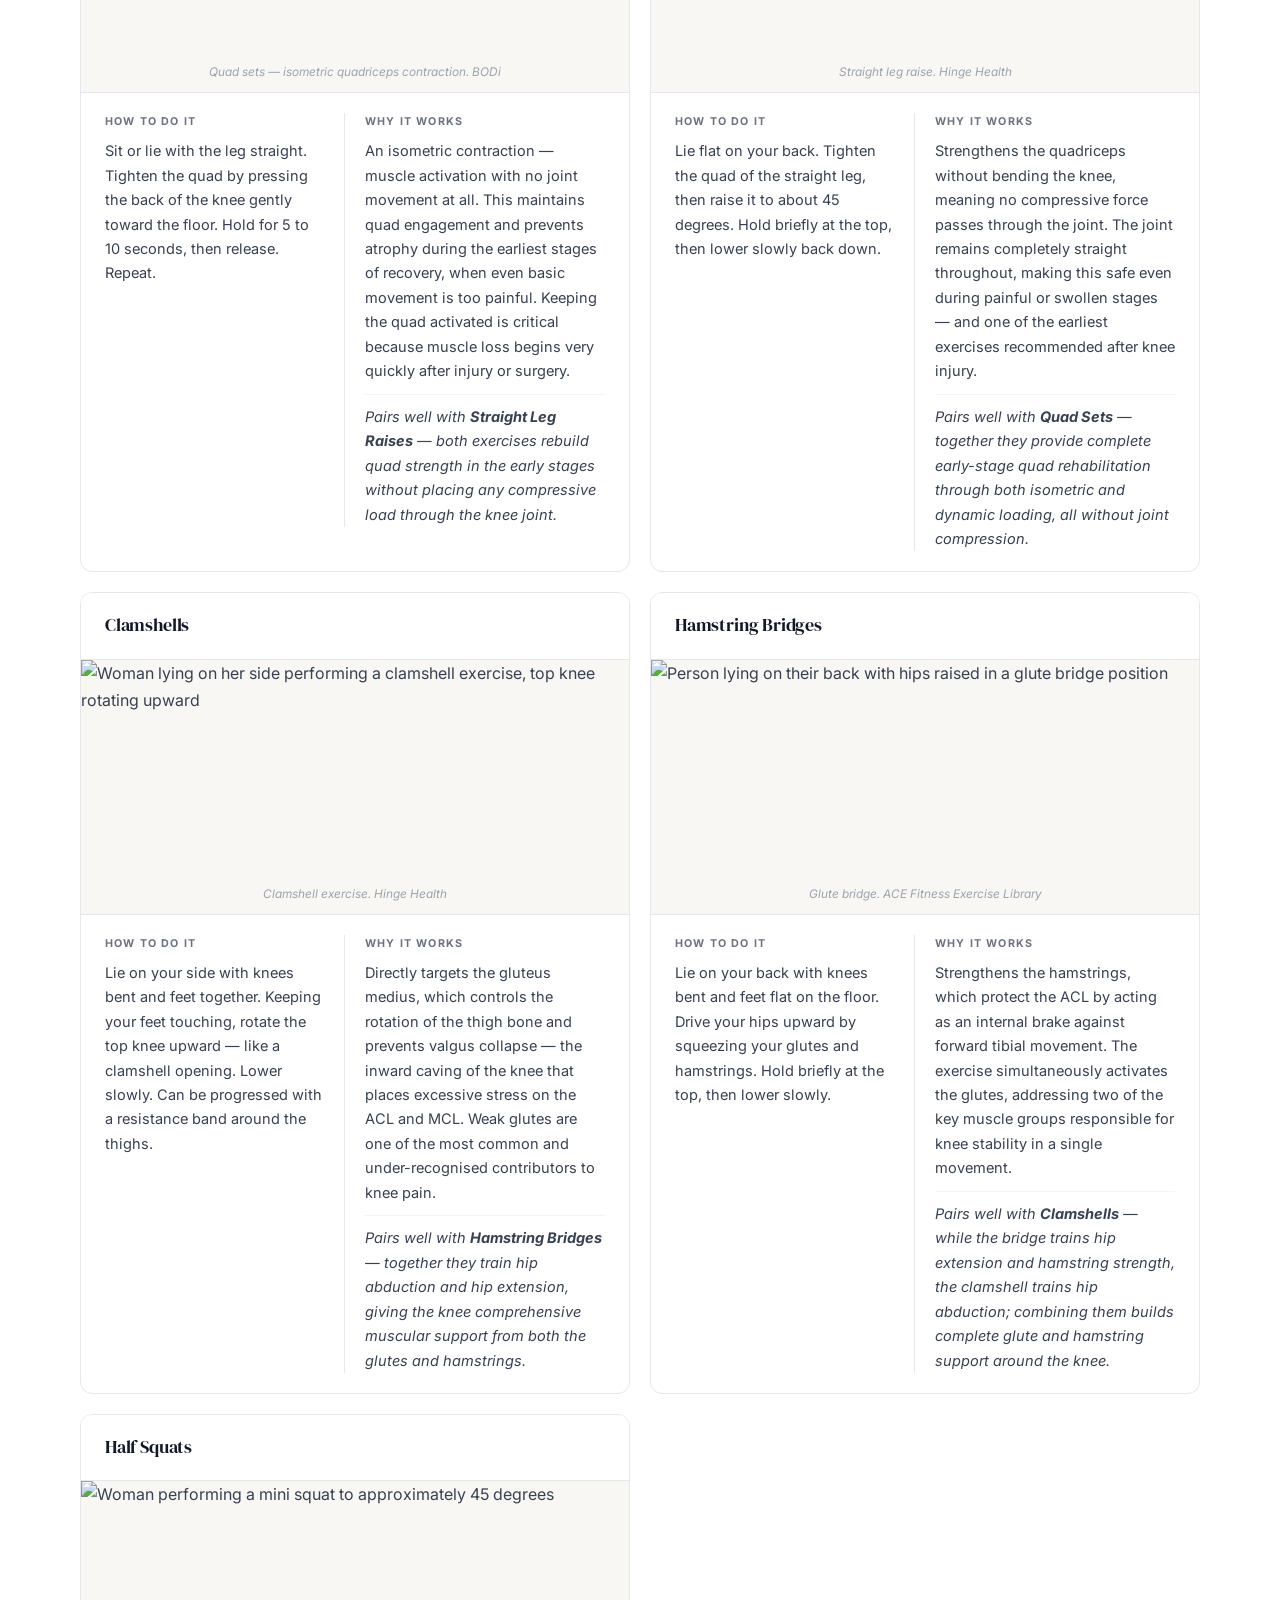
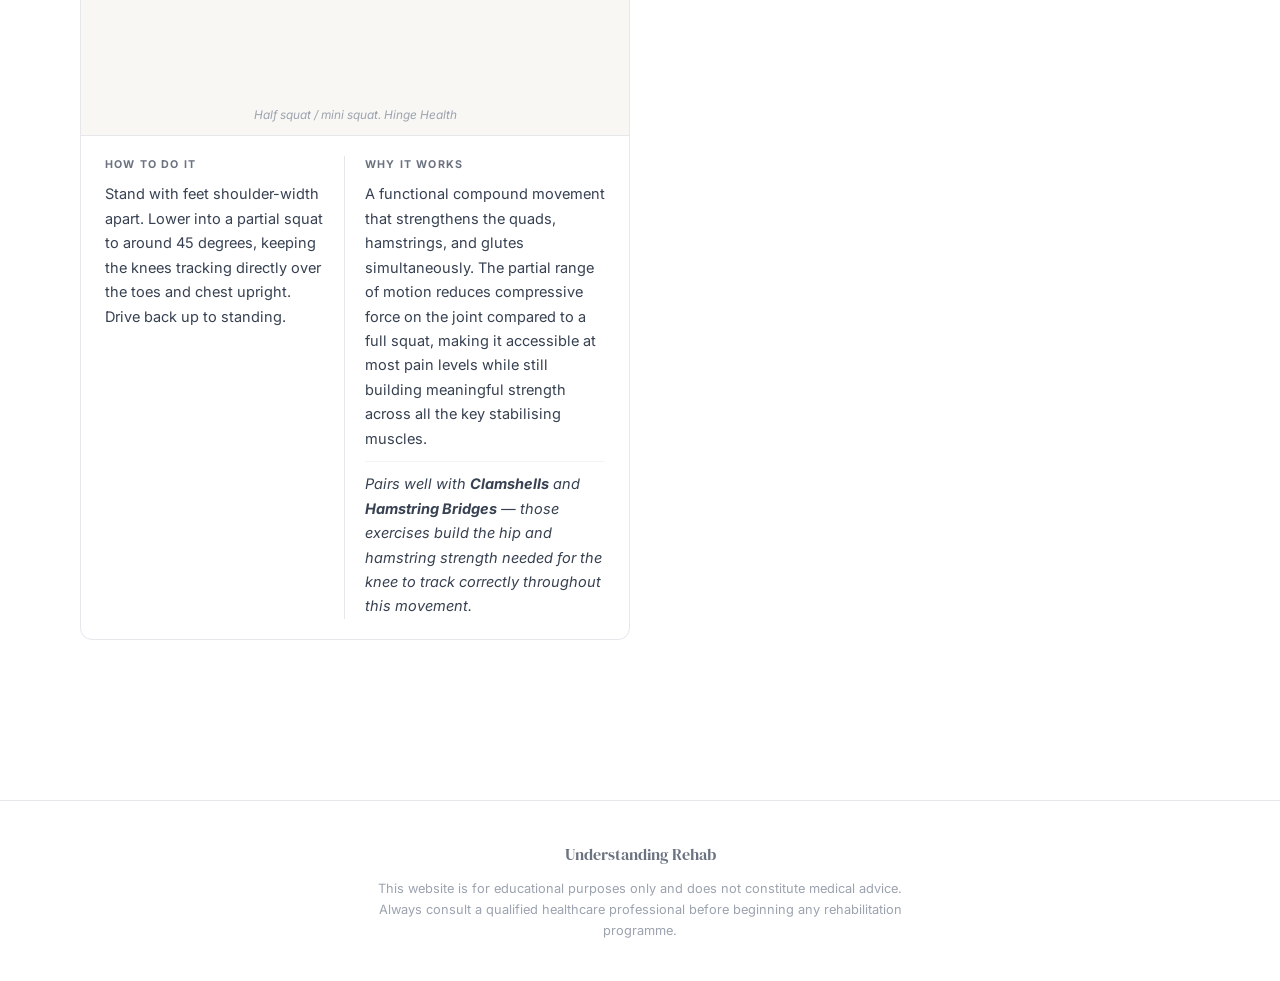
==== commit 929b1e6d: "Replace knee anatomy figure on knee-pain.html with local image Swaps the Wikimedia SVG for the new k" ====
--- a/knee-pain.html
+++ b/knee-pain.html
@@ -134,11 +134,11 @@
 
       <figure class="anatomy-figure fade-in-section">
         <img
-          src="https://upload.wikimedia.org/wikipedia/commons/8/82/Knee_anatomy.svg"
-          alt="Diagram of the knee joint showing the femur, tibia, patella, meniscus, ACL and MCL"
+          src="images/knee-anatomy.jpg"
+          alt="Knee anatomy diagram showing front and back view with labelled structures including ACL, PCL, meniscus, and collateral ligaments"
           loading="lazy"
         />
-        <figcaption>Anatomy of the healthy knee joint, showing bones, cartilage and ligaments. Image: InjuryMap, Wikimedia Commons (CC BY-SA 4.0)</figcaption>
+        <figcaption>Anatomy of the knee joint — front and back view, showing bones, cartilage, and ligaments.</figcaption>
       </figure>
 
       <div class="anatomy-note">
--- a/styles.css
+++ b/styles.css
@@ -315,6 +315,10 @@
   object-fit: contain;
   background-color: #eeecea;
   display: block;
+}
+
+.muscle-thumbnail--wide {
+  height: 150px;
 }
 
 .muscle-text {
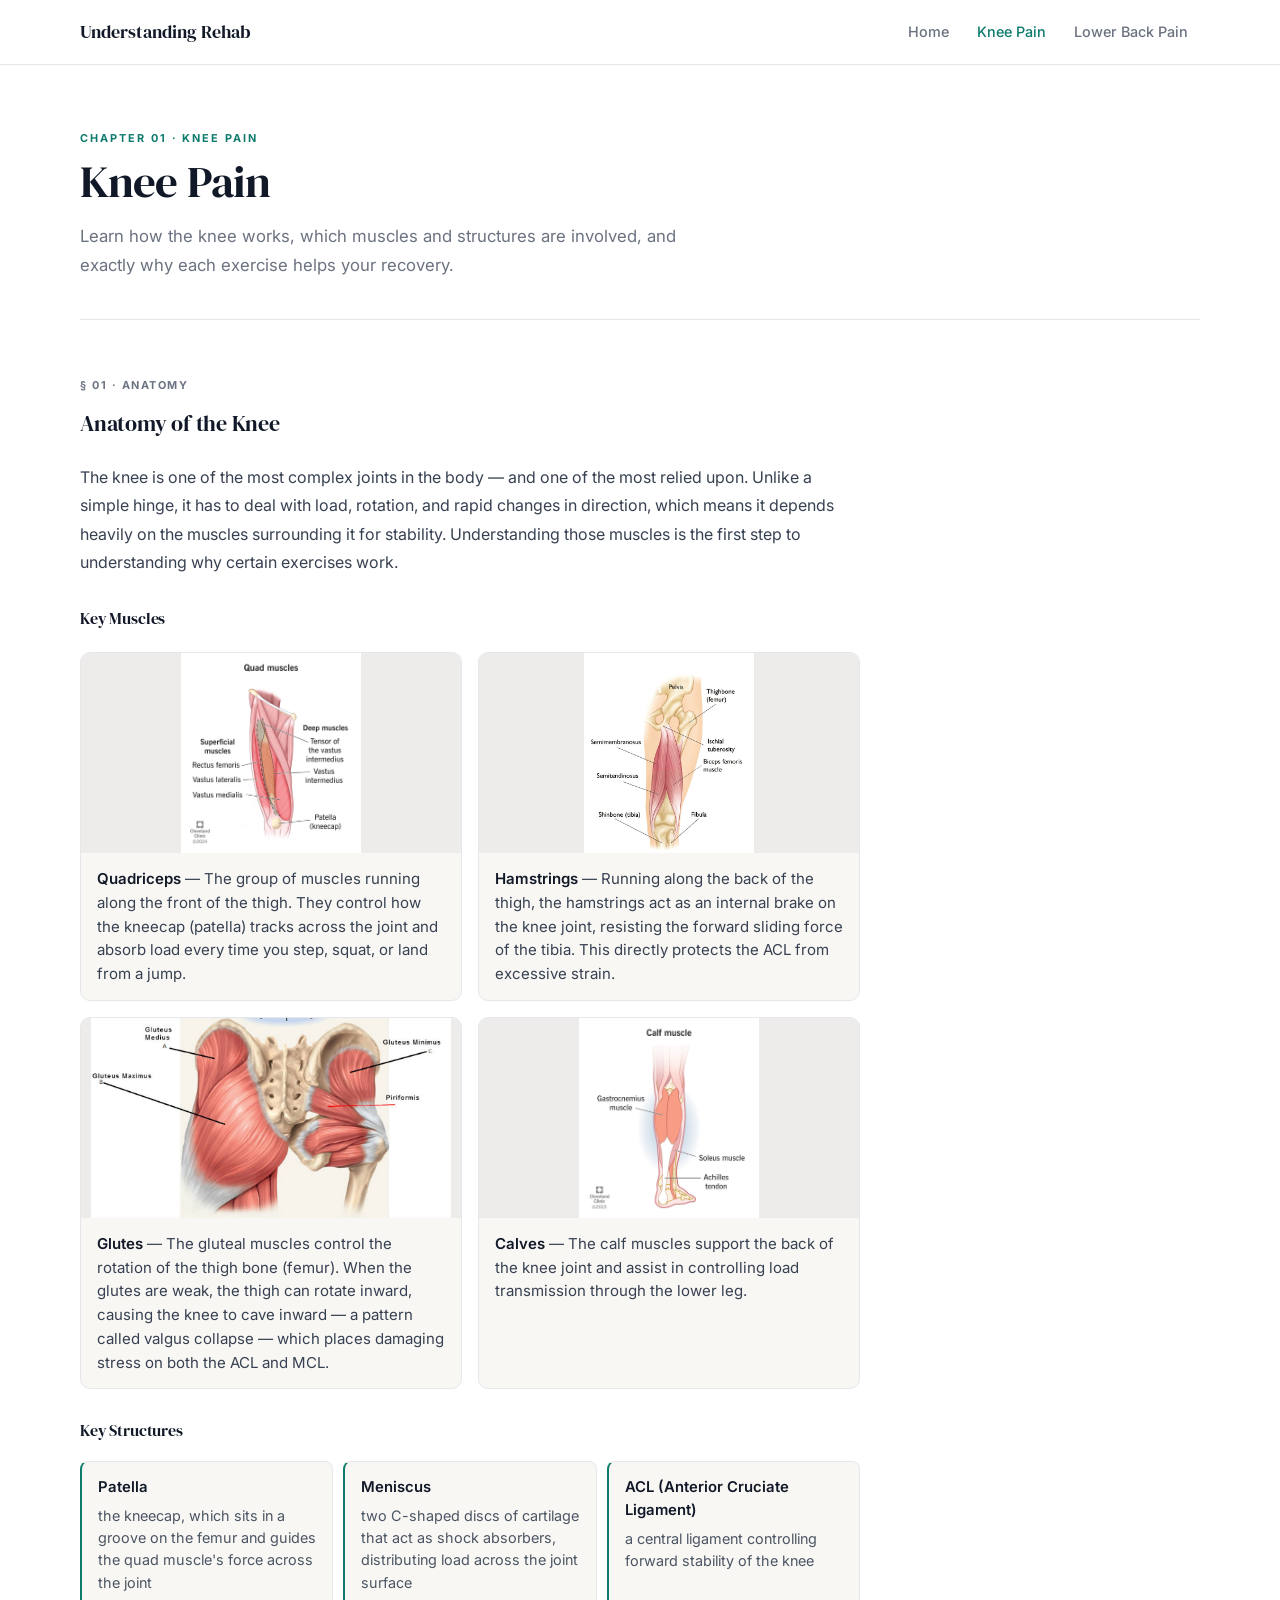
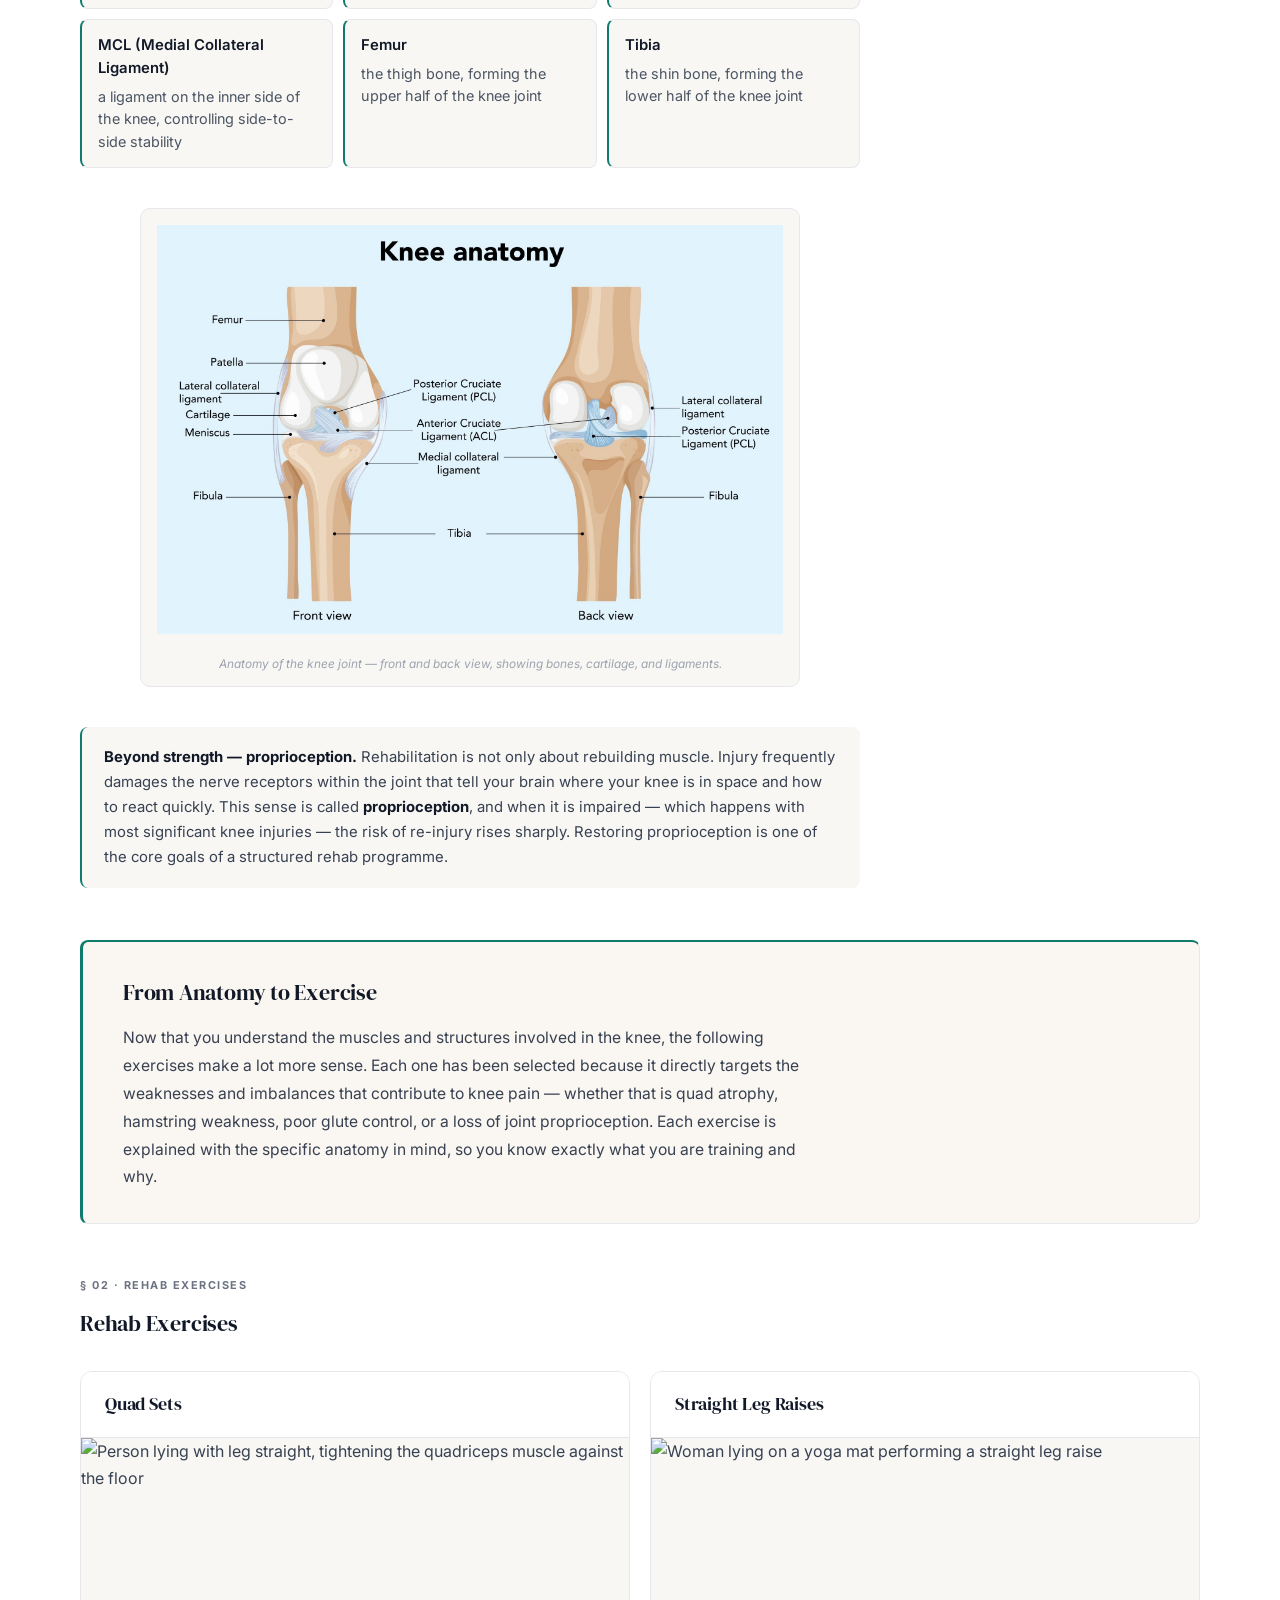
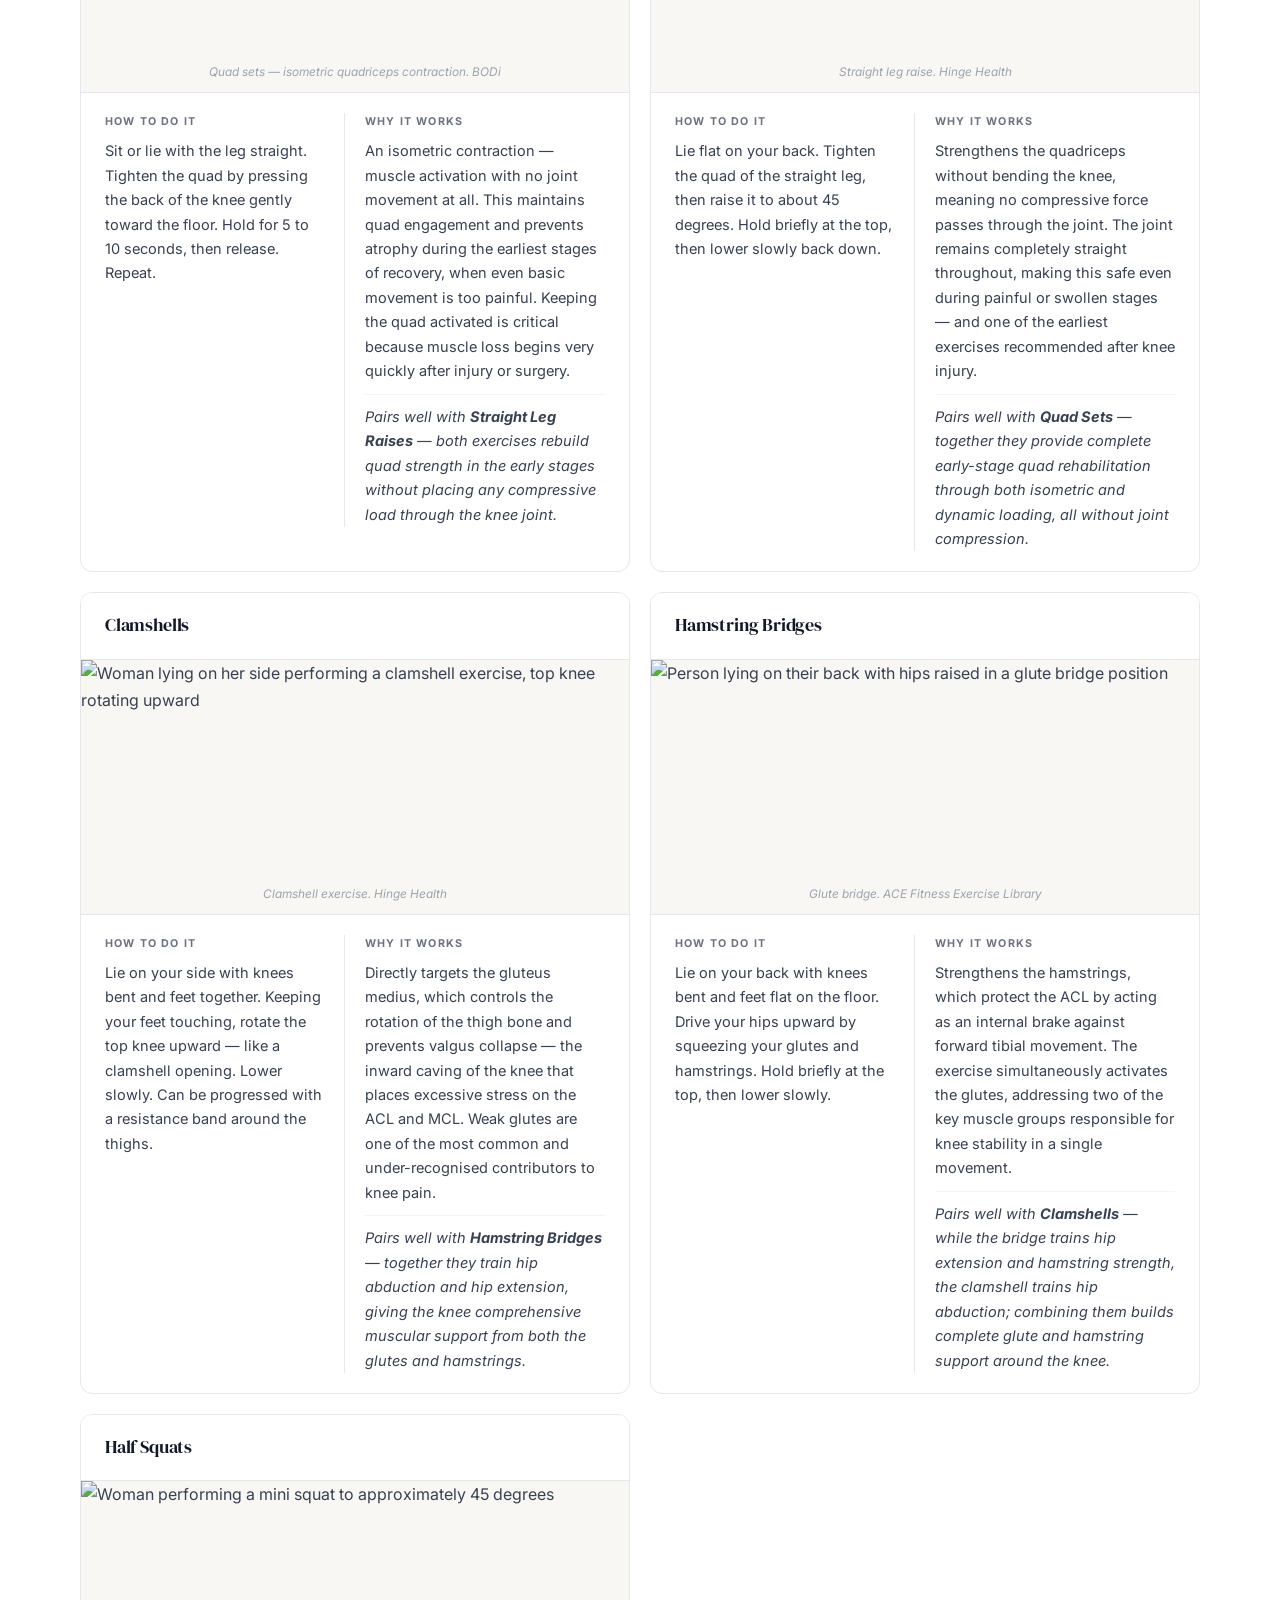
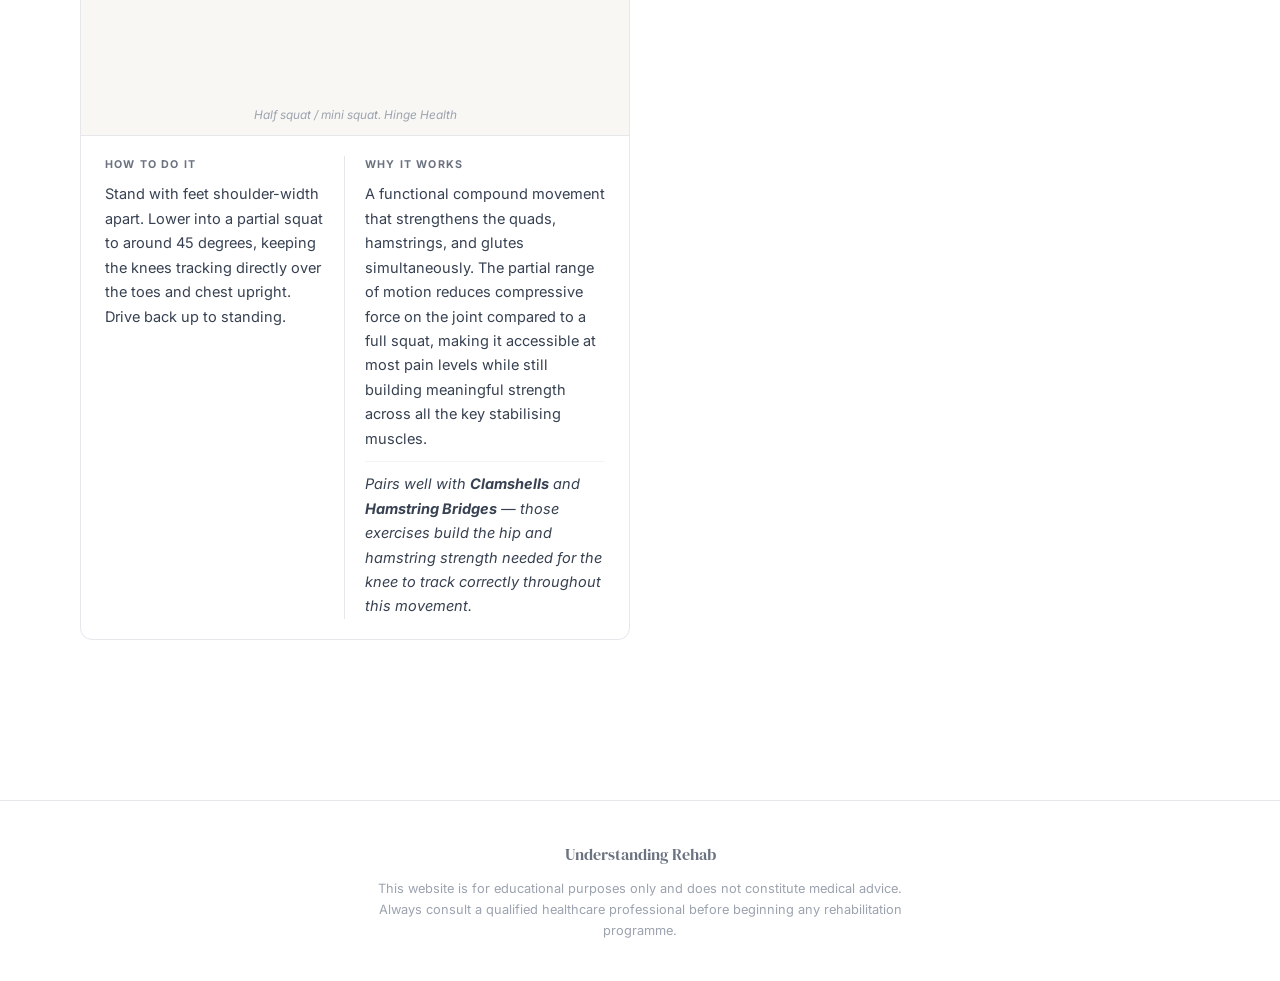
==== commit a7a90408: "Replace knee page muscle images with local illustrations Swaps all four TeachMeAnatomy URLs for loca" ====
--- a/knee-pain.html
+++ b/knee-pain.html
@@ -59,7 +59,7 @@
       <ul class="muscle-list">
         <li>
           <img
-            src="https://teachmeanatomy.info/wp-content/uploads/Muscles-of-the-Anterior-Thigh-Quadriceps-Femoris-Iliopsoas-Sartorius-and-Pectineus-669x1024.jpg"
+            src="images/muscle-quadriceps.jpg"
             alt="Anatomical diagram of the anterior thigh muscles showing the quadriceps femoris group"
             class="muscle-thumbnail"
             loading="lazy"
@@ -70,7 +70,7 @@
         </li>
         <li>
           <img
-            src="https://teachmeanatomy.info/wp-content/uploads/Muscles-of-the-Posterior-Thigh.-1024x1008.png"
+            src="images/muscle-hamstrings.jpg"
             alt="Anatomical diagram of the posterior thigh showing the three hamstring muscles"
             class="muscle-thumbnail"
             loading="lazy"
@@ -81,7 +81,7 @@
         </li>
         <li>
           <img
-            src="https://teachmeanatomy.info/wp-content/uploads/Superficial-Muscles-of-the-Gluteal-Region.jpg"
+            src="images/muscle-glutes.jpg"
             alt="Anatomical diagram of the superficial gluteal muscles including the gluteus medius"
             class="muscle-thumbnail"
             loading="lazy"
@@ -92,7 +92,7 @@
         </li>
         <li>
           <img
-            src="https://teachmeanatomy.info/wp-content/uploads/Muscles-in-the-Superficial-Layer-of-the-Posterior-Leg.jpg"
+            src="images/muscle-gastrocnemius.jpg"
             alt="Anatomical diagram of the superficial posterior leg muscles including the gastrocnemius"
             class="muscle-thumbnail"
             loading="lazy"
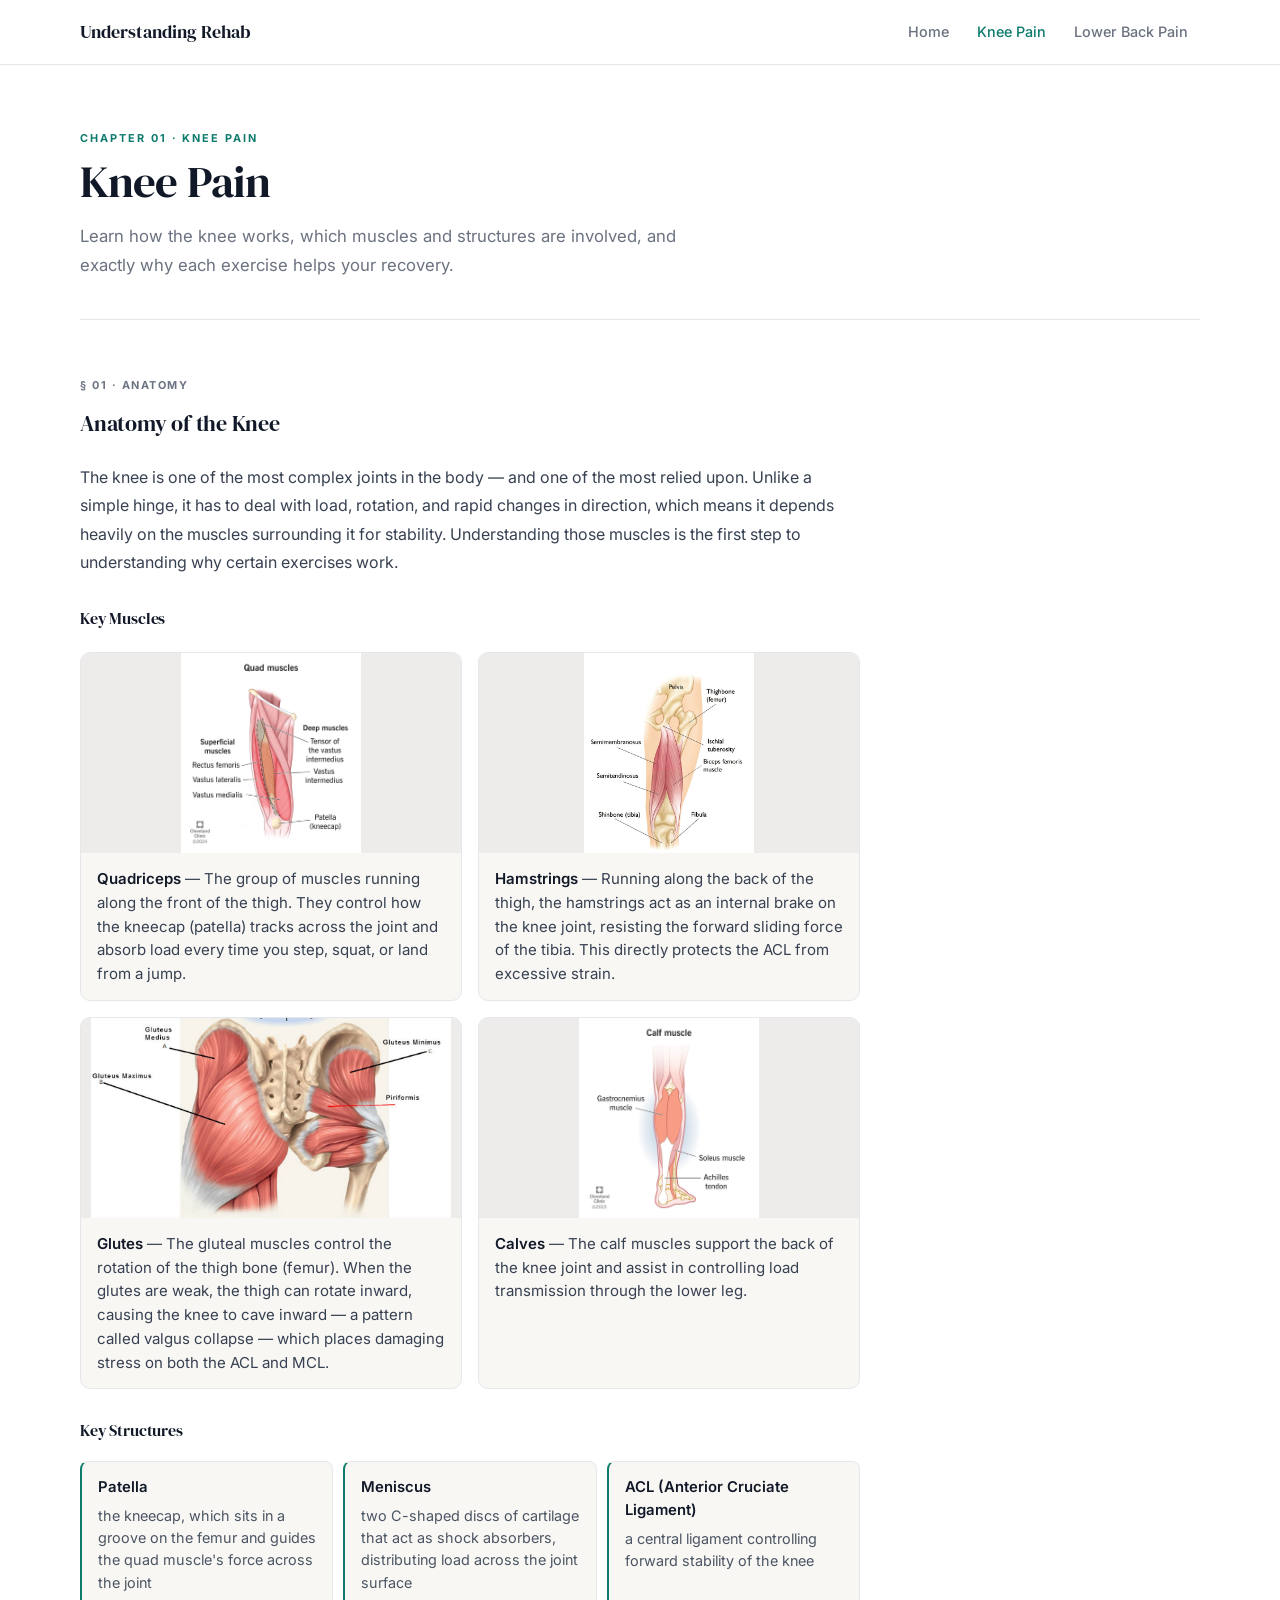
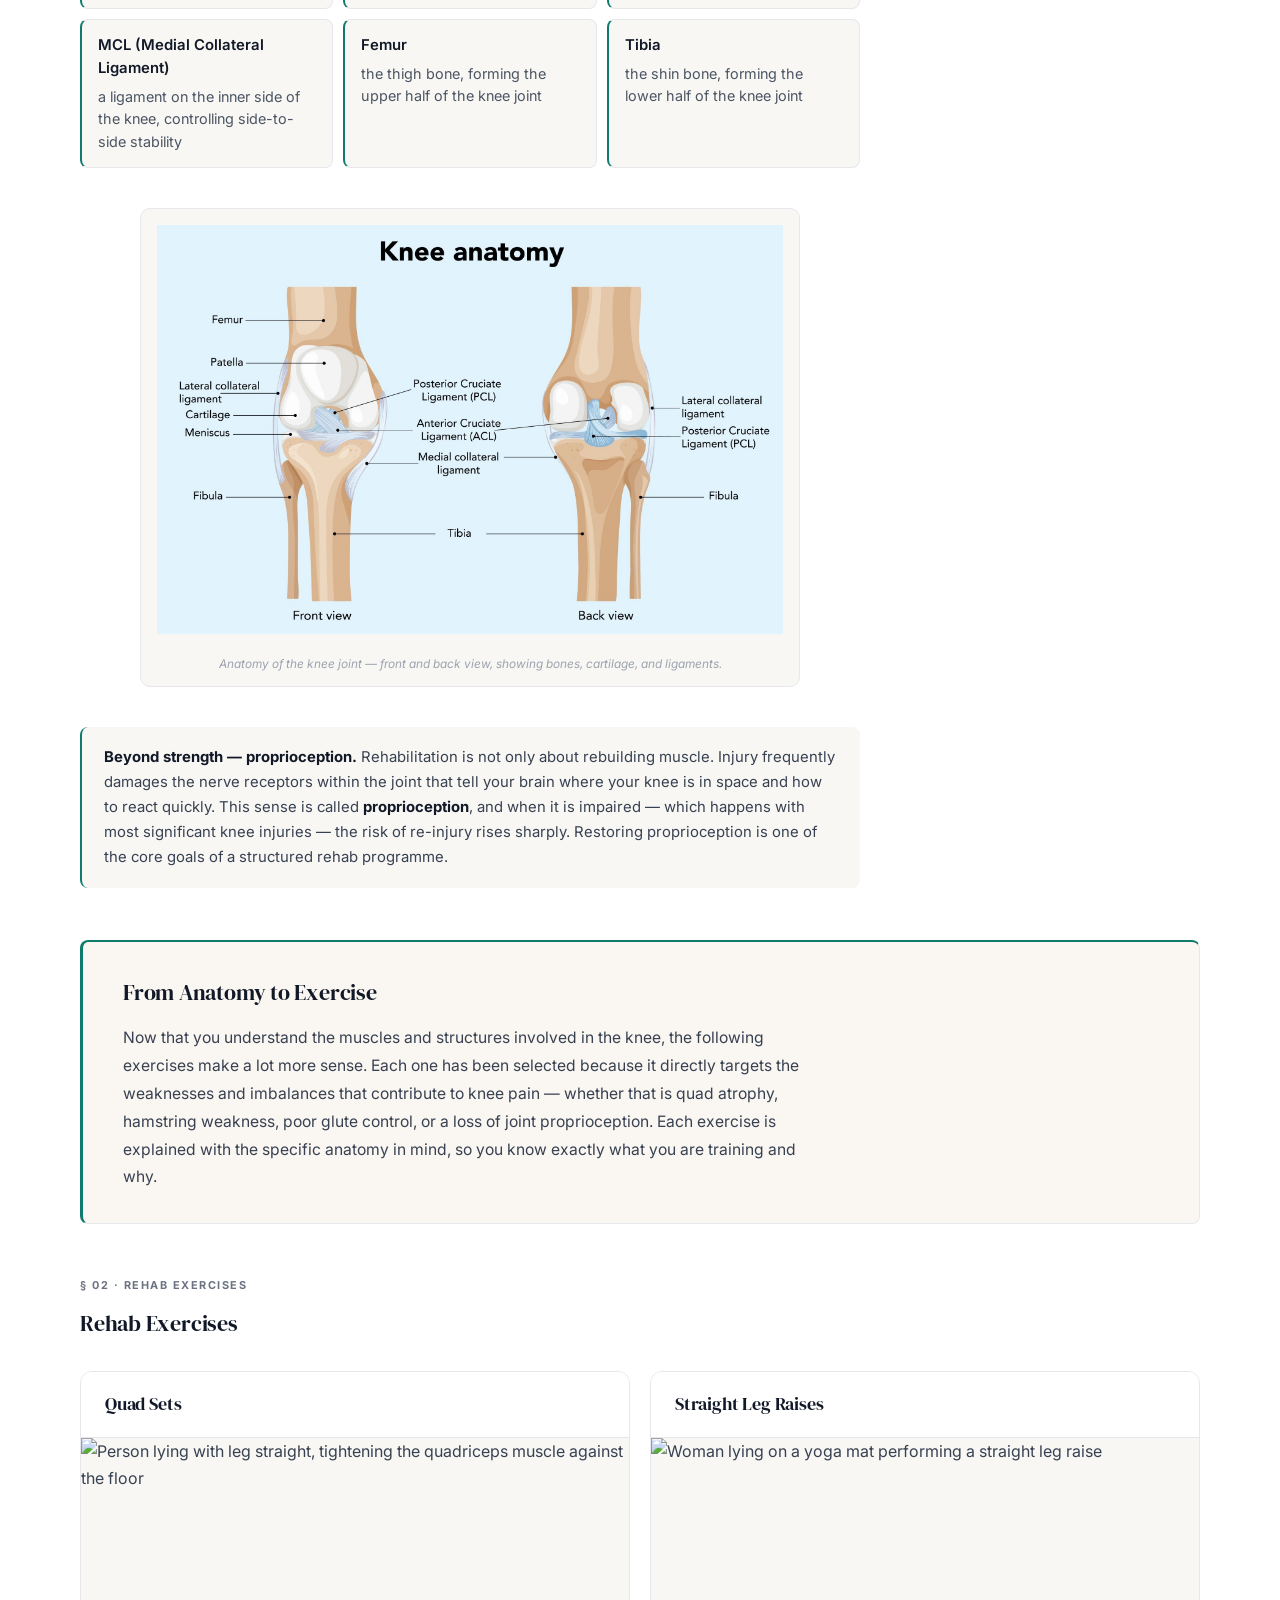
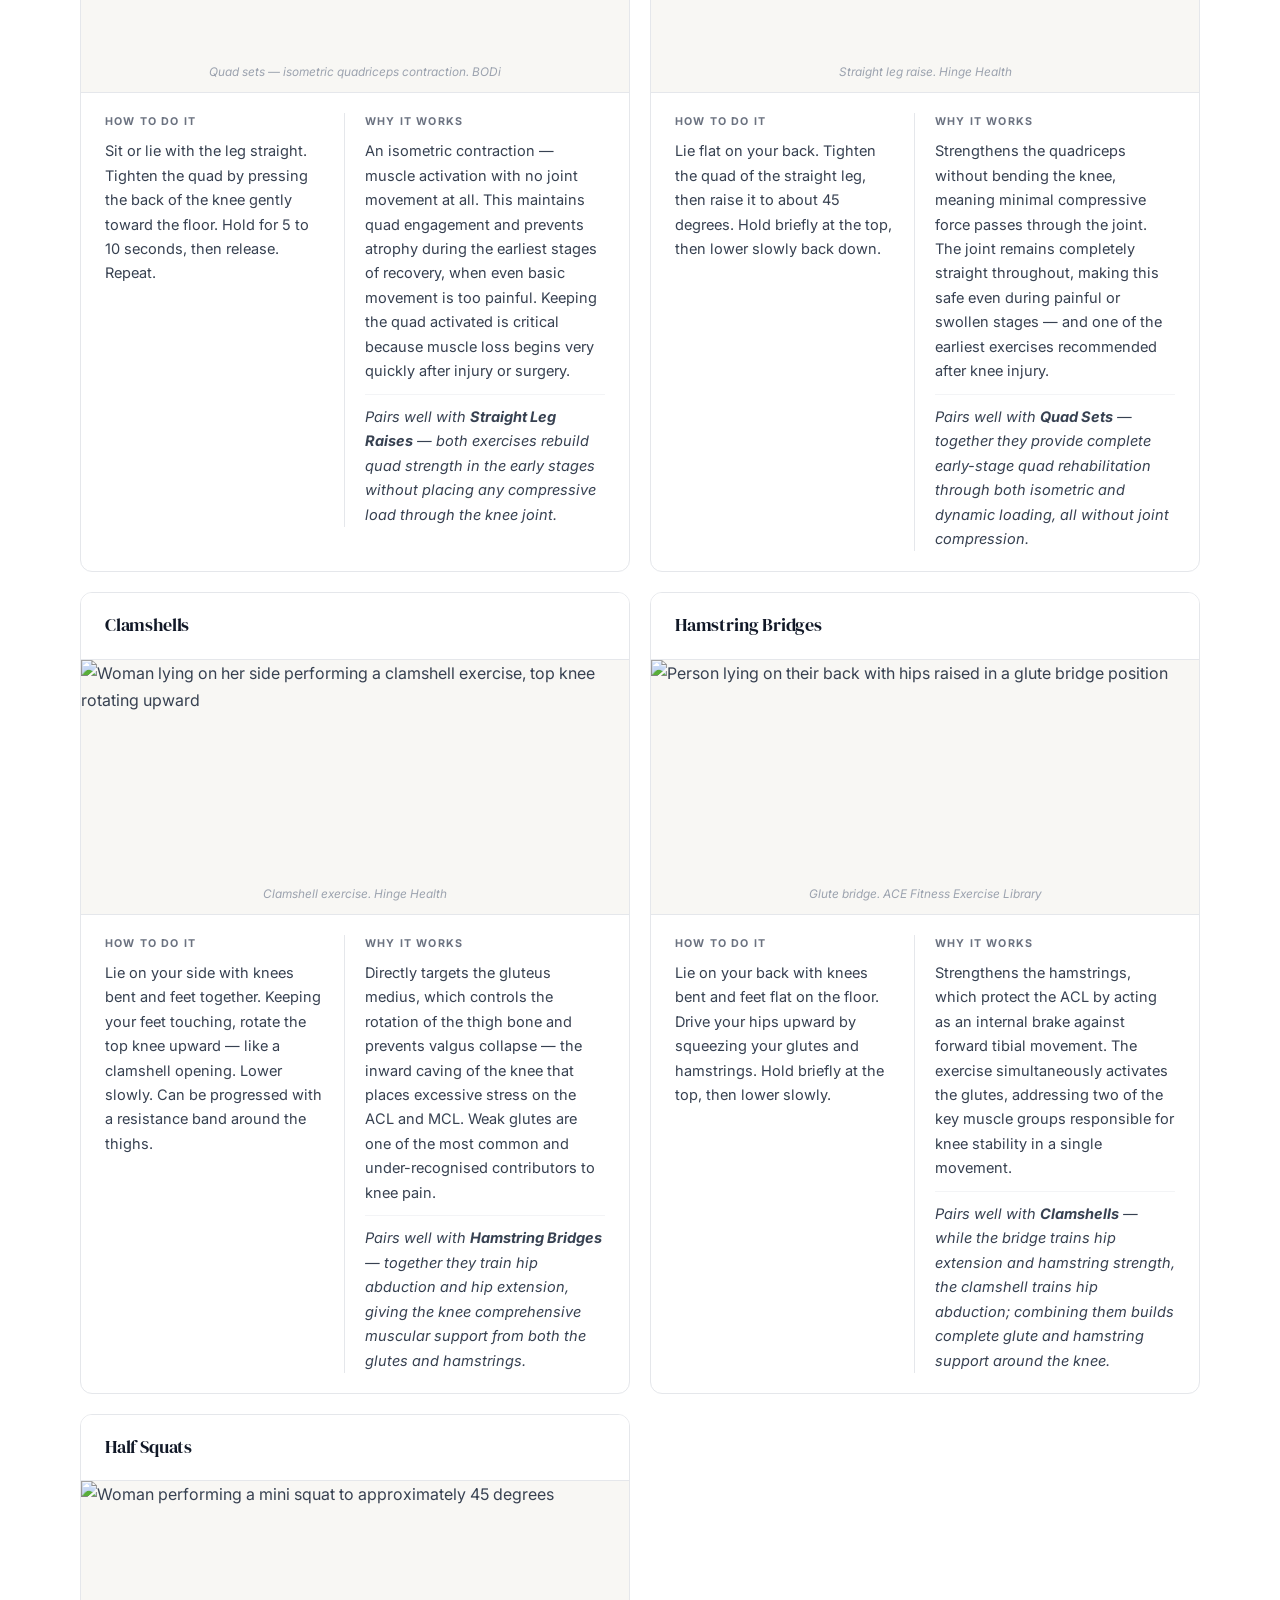
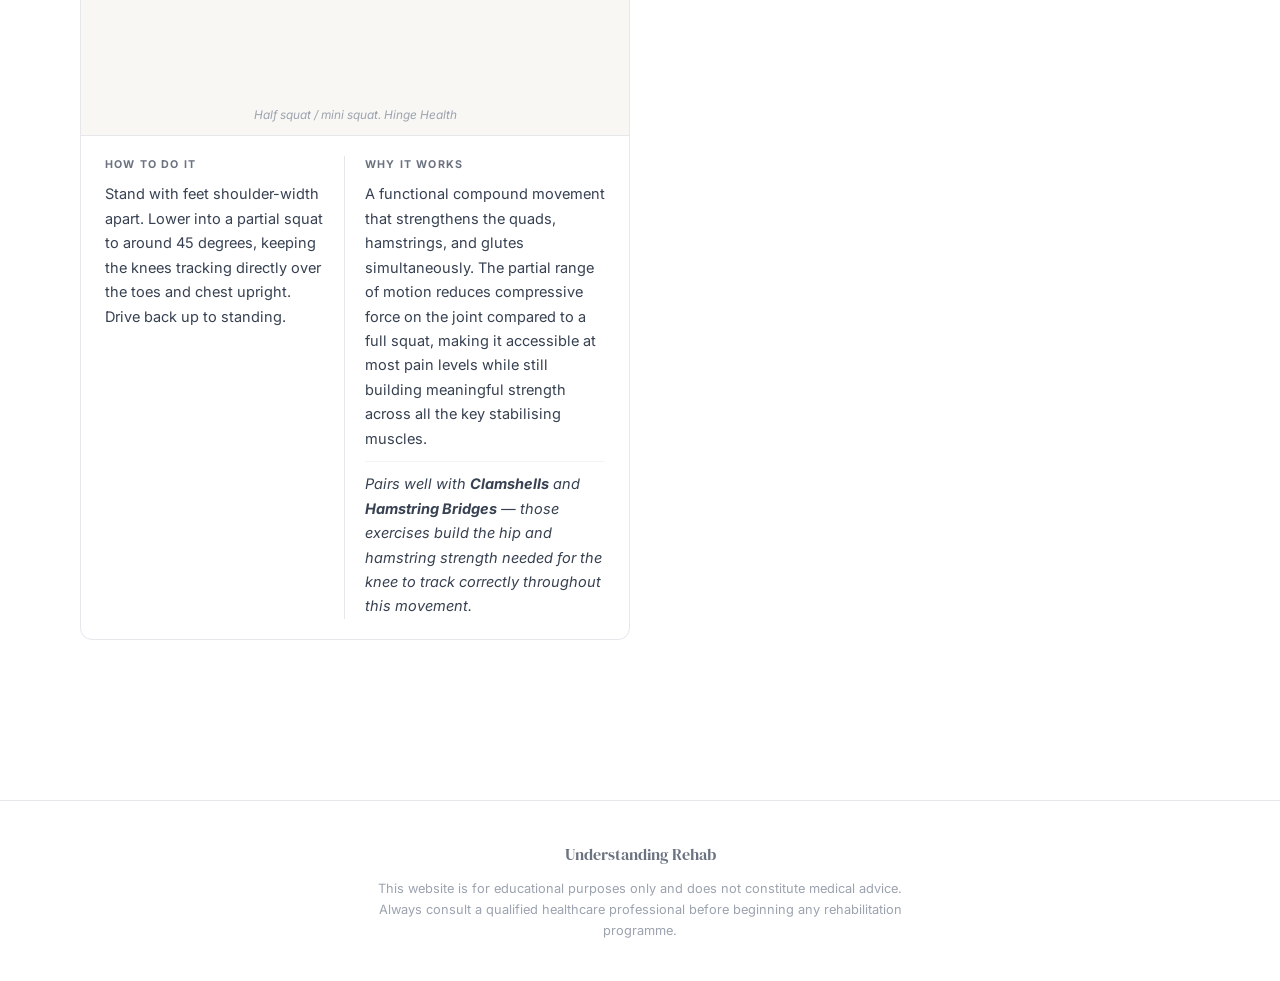
==== commit c2ed9ca1: "Correct three factual inaccuracies identified by source checking - knee-pain: SLR description change" ====
--- a/knee-pain.html
+++ b/knee-pain.html
@@ -205,7 +205,7 @@
             </div>
             <div class="why-it-works">
               <div class="exercise-section-label">Why it works</div>
-              <p>Strengthens the quadriceps without bending the knee, meaning no compressive force passes through the joint. The joint remains completely straight throughout, making this safe even during painful or swollen stages — and one of the earliest exercises recommended after knee injury.</p>
+              <p>Strengthens the quadriceps without bending the knee, meaning minimal compressive force passes through the joint. The joint remains completely straight throughout, making this safe even during painful or swollen stages — and one of the earliest exercises recommended after knee injury.</p>
               <p class="exercise-pairing">Pairs well with <strong>Quad Sets</strong> — together they provide complete early-stage quad rehabilitation through both isometric and dynamic loading, all without joint compression.</p>
             </div>
           </div>
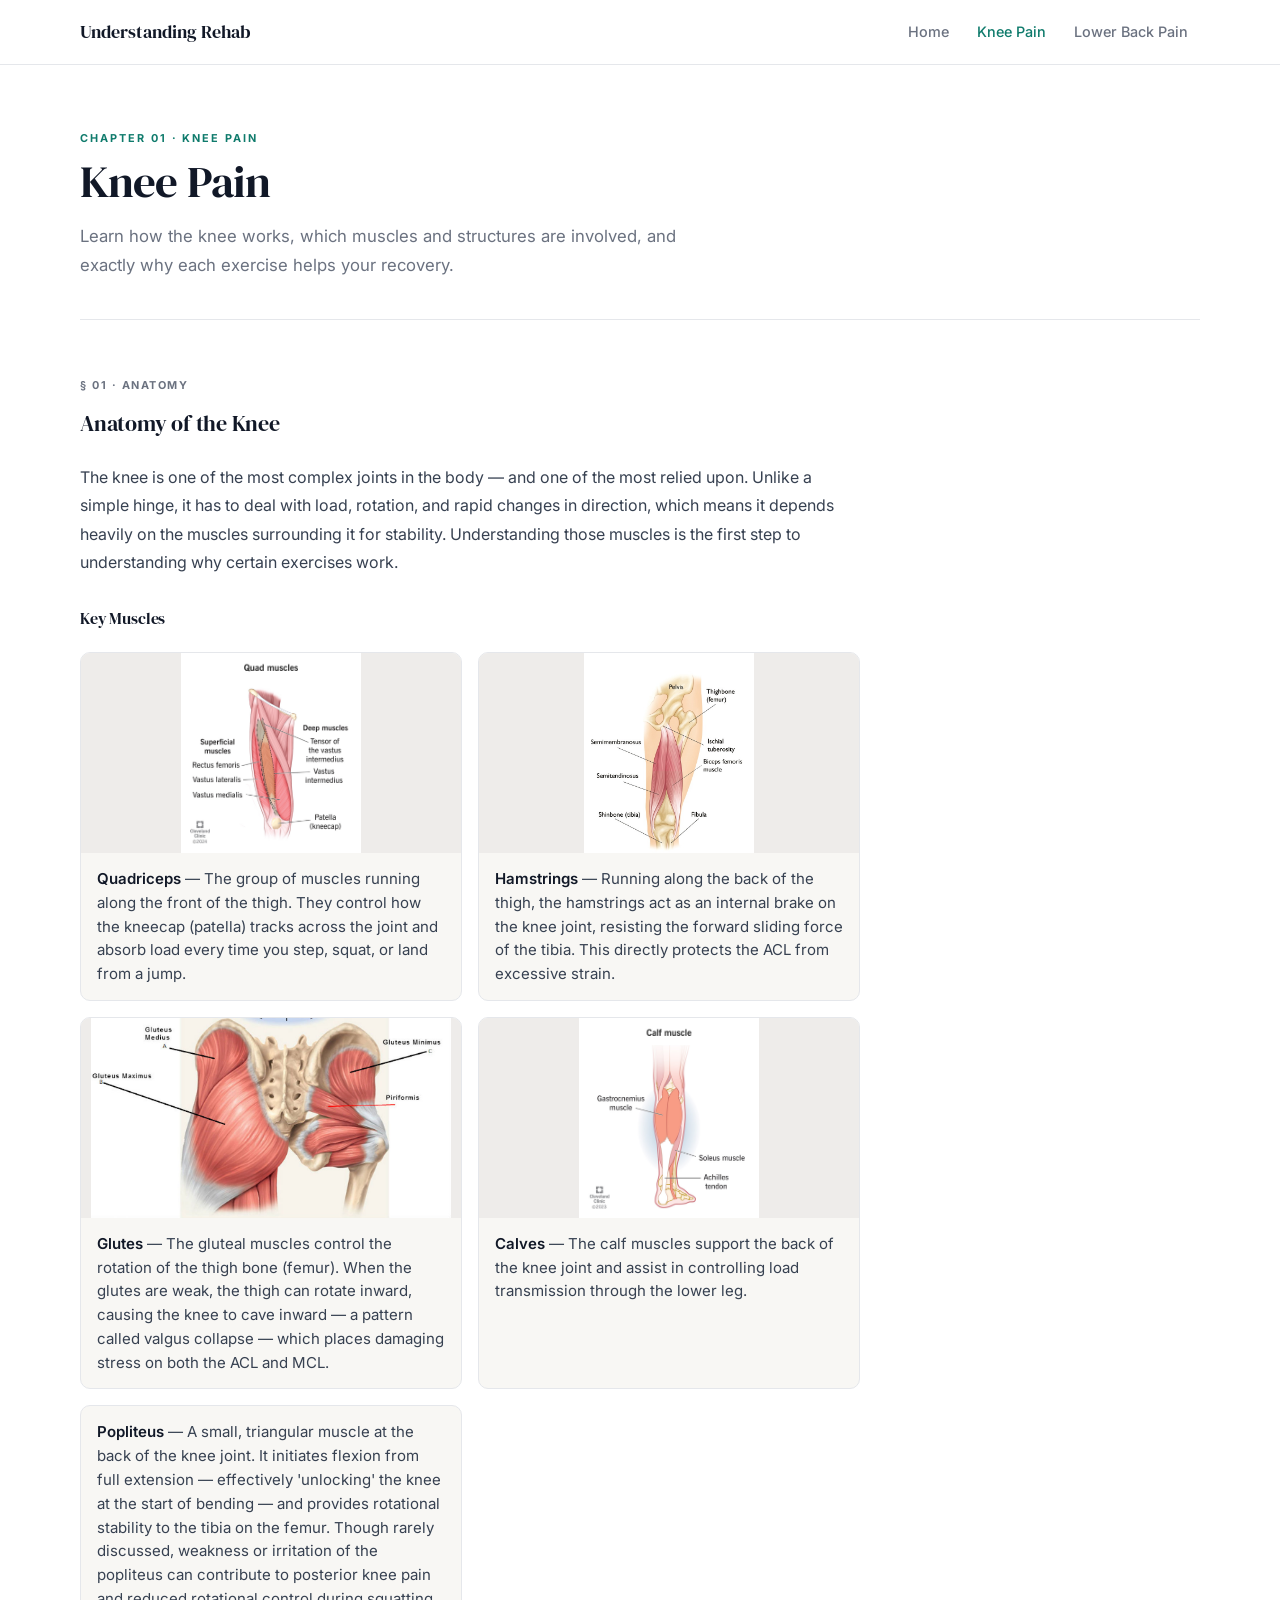
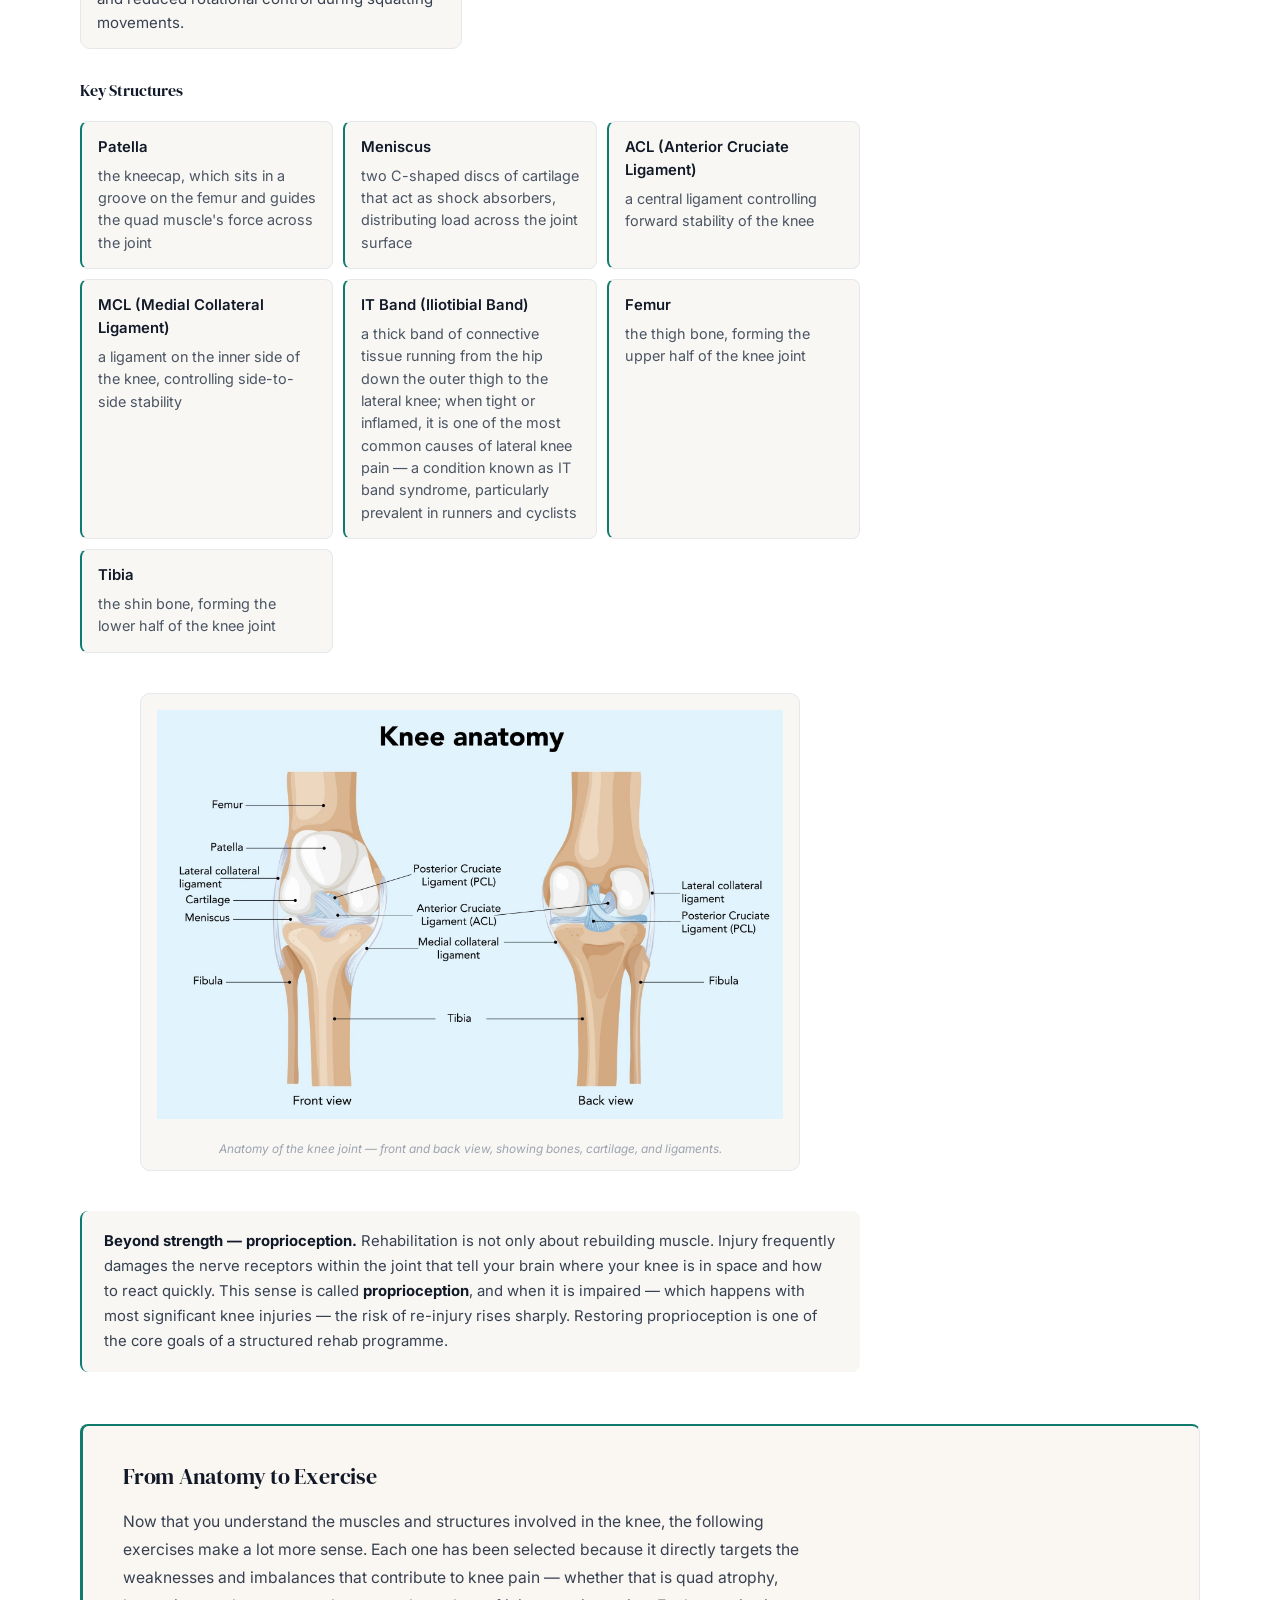
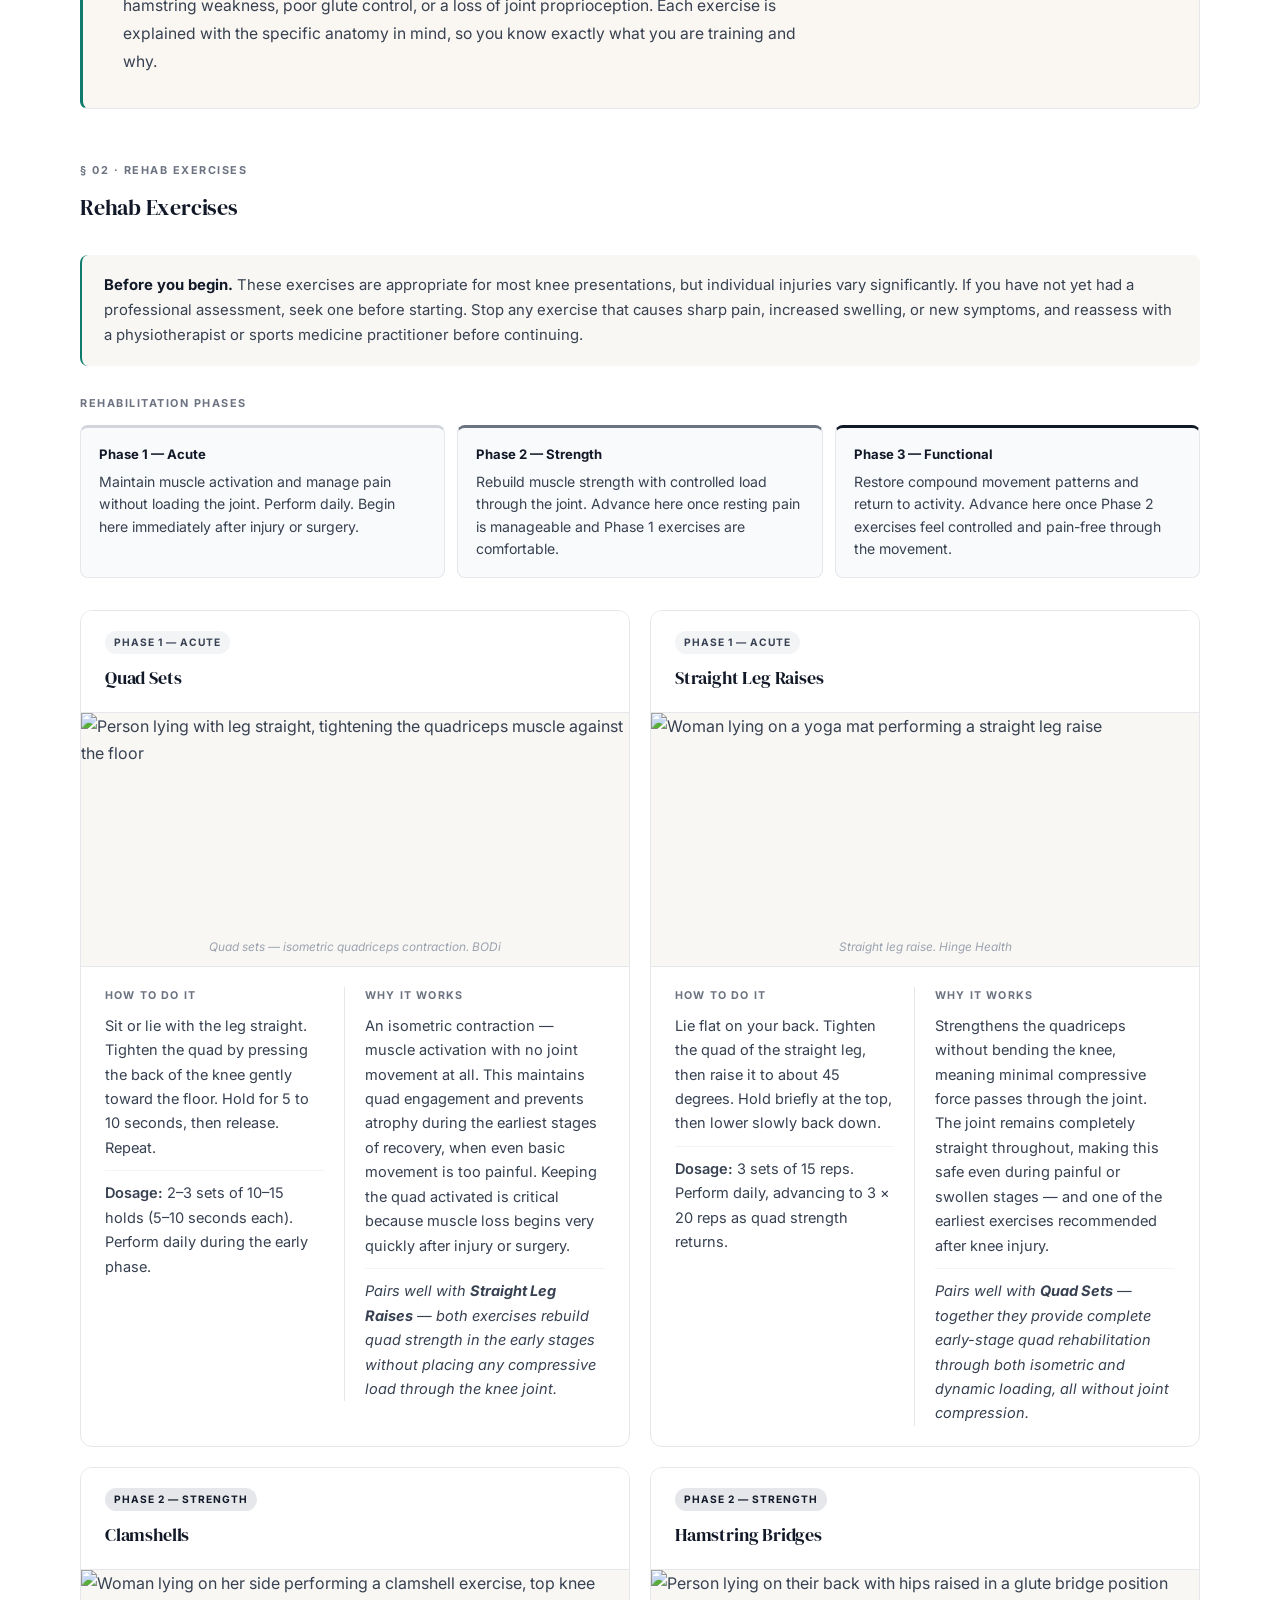
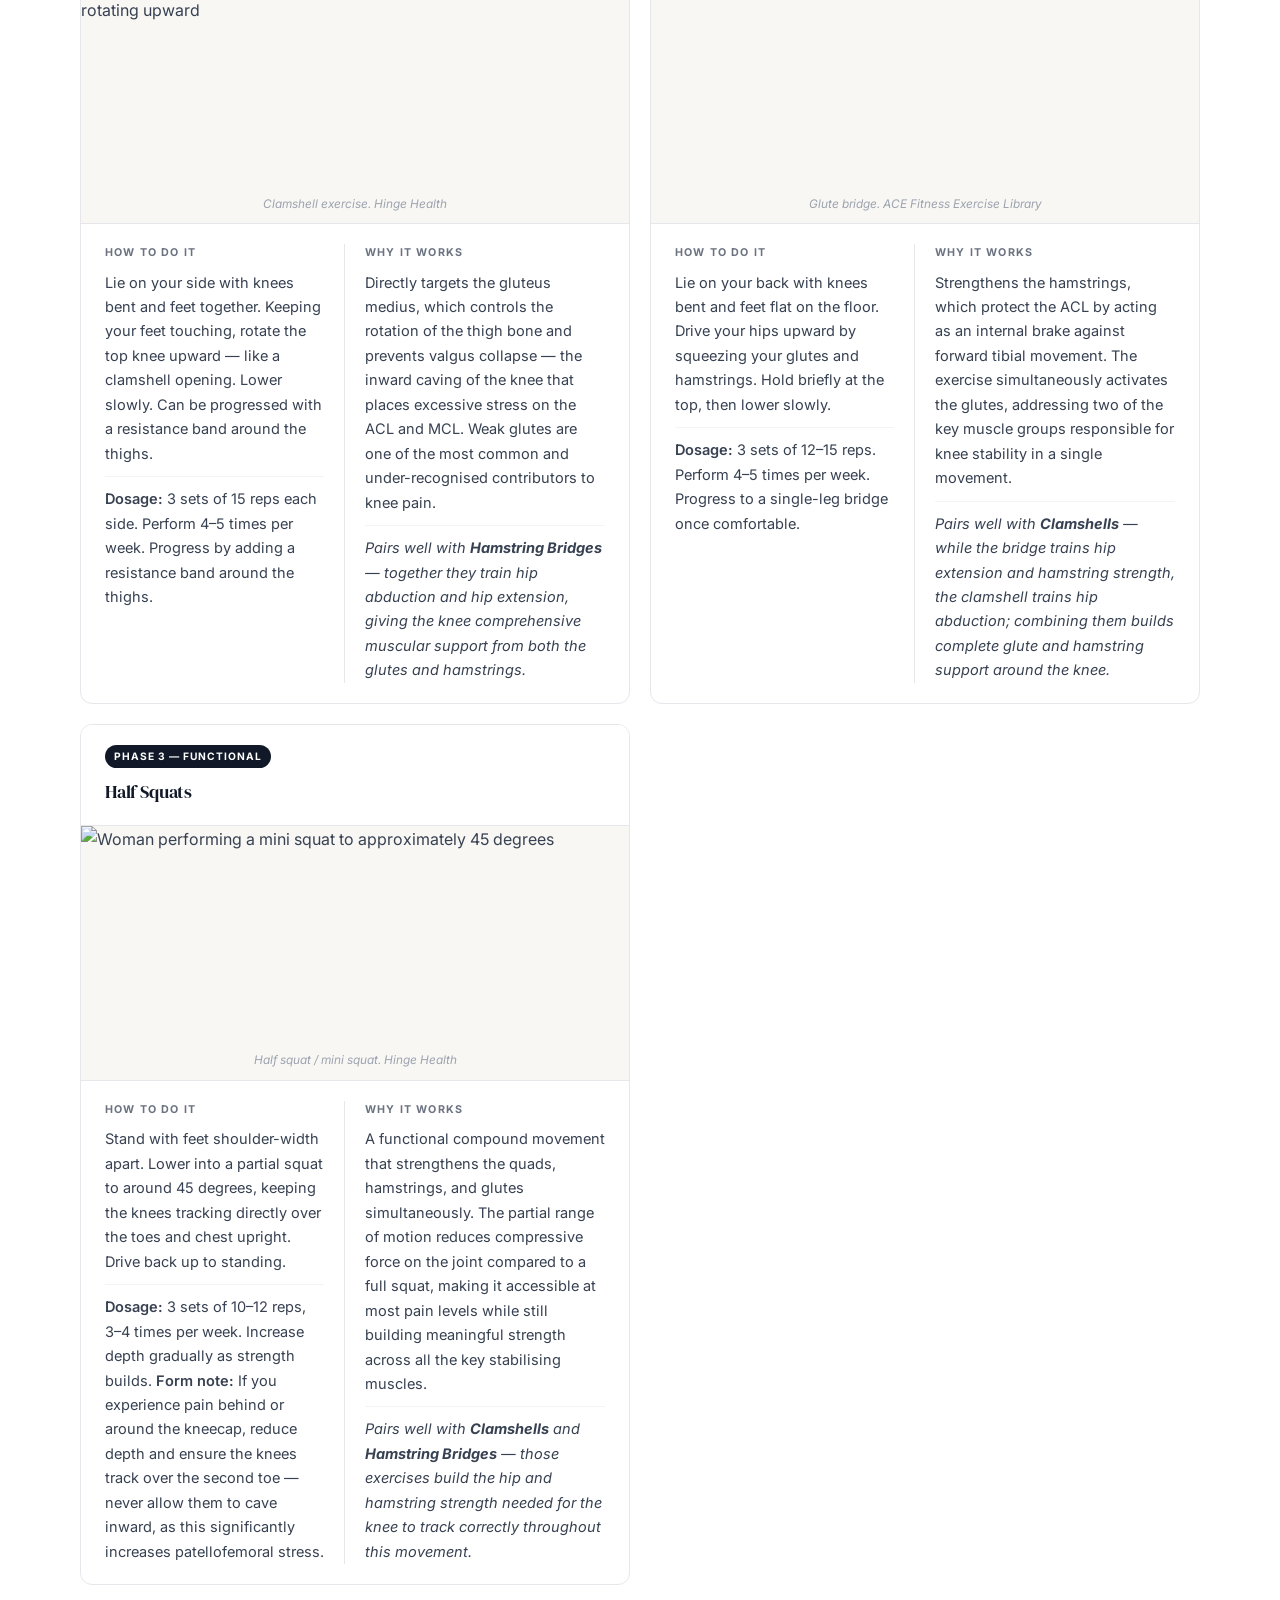
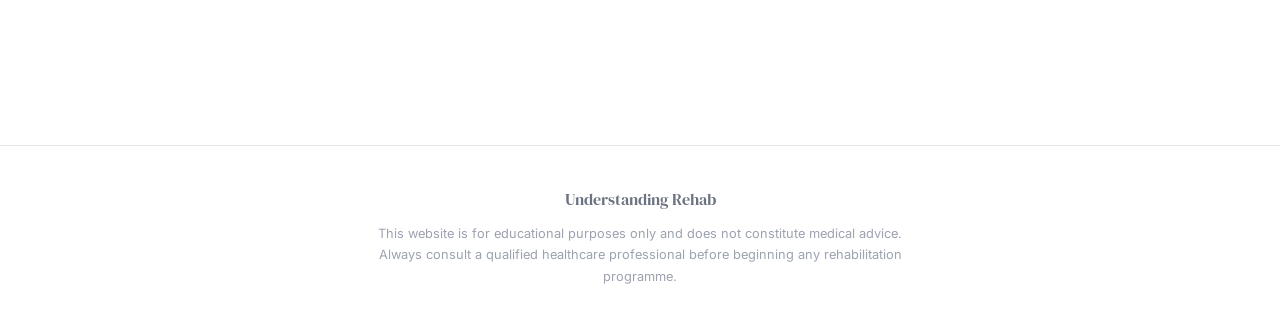
==== commit 414e847c: "Expand anatomy and add clinical exercise guidance across both pages - Knee: add IT band (structures)" ====
--- a/knee-pain.html
+++ b/knee-pain.html
@@ -101,6 +101,11 @@
             <strong>Calves</strong> — The calf muscles support the back of the knee joint and assist in controlling load transmission through the lower leg.
           </div>
         </li>
+        <li>
+          <div class="muscle-text">
+            <strong>Popliteus</strong> — A small, triangular muscle at the back of the knee joint. It initiates flexion from full extension — effectively 'unlocking' the knee at the start of bending — and provides rotational stability to the tibia on the femur. Though rarely discussed, weakness or irritation of the popliteus can contribute to posterior knee pain and reduced rotational control during squatting movements.
+          </div>
+        </li>
       </ul>
 
       <h3 class="subsection-title">Key Structures</h3>
@@ -121,6 +126,10 @@
         <li>
           <strong>MCL (Medial Collateral Ligament)</strong>
           <span>a ligament on the inner side of the knee, controlling side-to-side stability</span>
+        </li>
+        <li>
+          <strong>IT Band (Iliotibial Band)</strong>
+          <span>a thick band of connective tissue running from the hip down the outer thigh to the lateral knee; when tight or inflamed, it is one of the most common causes of lateral knee pain — a condition known as IT band syndrome, particularly prevalent in runners and cyclists</span>
         </li>
         <li>
           <strong>Femur</strong>
@@ -159,10 +168,31 @@
       <span class="section-marker">§ 02 · Rehab Exercises</span>
       <h2 class="section-title">Rehab Exercises</h2>
 
+      <div class="anatomy-note" style="margin-bottom: 28px; margin-top: 0;">
+        <strong>Before you begin.</strong> These exercises are appropriate for most knee presentations, but individual injuries vary significantly. If you have not yet had a professional assessment, seek one before starting. Stop any exercise that causes sharp pain, increased swelling, or new symptoms, and reassess with a physiotherapist or sports medicine practitioner before continuing.
+      </div>
+
+      <span class="progression-overview-label">Rehabilitation Phases</span>
+      <div class="progression-overview">
+        <div class="progression-phase phase-acute">
+          <h4>Phase 1 — Acute</h4>
+          <p>Maintain muscle activation and manage pain without loading the joint. Perform daily. Begin here immediately after injury or surgery.</p>
+        </div>
+        <div class="progression-phase phase-strength">
+          <h4>Phase 2 — Strength</h4>
+          <p>Rebuild muscle strength with controlled load through the joint. Advance here once resting pain is manageable and Phase 1 exercises are comfortable.</p>
+        </div>
+        <div class="progression-phase phase-functional">
+          <h4>Phase 3 — Functional</h4>
+          <p>Restore compound movement patterns and return to activity. Advance here once Phase 2 exercises feel controlled and pain-free through the movement.</p>
+        </div>
+      </div>
+
       <div class="exercises-grid">
 
         <div class="exercise-card fade-in-section">
           <div class="exercise-card-header">
+            <span class="exercise-phase phase-1">Phase 1 — Acute</span>
             <h3>Quad Sets</h3>
           </div>
           <figure class="exercise-image">
@@ -177,6 +207,7 @@
             <div class="how-to">
               <div class="exercise-section-label">How to do it</div>
               <p>Sit or lie with the leg straight. Tighten the quad by pressing the back of the knee gently toward the floor. Hold for 5 to 10 seconds, then release. Repeat.</p>
+              <p class="exercise-dosage"><strong>Dosage:</strong> 2–3 sets of 10–15 holds (5–10 seconds each). Perform daily during the early phase.</p>
             </div>
             <div class="why-it-works">
               <div class="exercise-section-label">Why it works</div>
@@ -188,6 +219,7 @@
 
         <div class="exercise-card fade-in-section">
           <div class="exercise-card-header">
+            <span class="exercise-phase phase-1">Phase 1 — Acute</span>
             <h3>Straight Leg Raises</h3>
           </div>
           <figure class="exercise-image">
@@ -202,6 +234,7 @@
             <div class="how-to">
               <div class="exercise-section-label">How to do it</div>
               <p>Lie flat on your back. Tighten the quad of the straight leg, then raise it to about 45 degrees. Hold briefly at the top, then lower slowly back down.</p>
+              <p class="exercise-dosage"><strong>Dosage:</strong> 3 sets of 15 reps. Perform daily, advancing to 3 × 20 reps as quad strength returns.</p>
             </div>
             <div class="why-it-works">
               <div class="exercise-section-label">Why it works</div>
@@ -213,6 +246,7 @@
 
         <div class="exercise-card fade-in-section">
           <div class="exercise-card-header">
+            <span class="exercise-phase phase-2">Phase 2 — Strength</span>
             <h3>Clamshells</h3>
           </div>
           <figure class="exercise-image">
@@ -227,6 +261,7 @@
             <div class="how-to">
               <div class="exercise-section-label">How to do it</div>
               <p>Lie on your side with knees bent and feet together. Keeping your feet touching, rotate the top knee upward — like a clamshell opening. Lower slowly. Can be progressed with a resistance band around the thighs.</p>
+              <p class="exercise-dosage"><strong>Dosage:</strong> 3 sets of 15 reps each side. Perform 4–5 times per week. Progress by adding a resistance band around the thighs.</p>
             </div>
             <div class="why-it-works">
               <div class="exercise-section-label">Why it works</div>
@@ -238,6 +273,7 @@
 
         <div class="exercise-card fade-in-section">
           <div class="exercise-card-header">
+            <span class="exercise-phase phase-2">Phase 2 — Strength</span>
             <h3>Hamstring Bridges</h3>
           </div>
           <figure class="exercise-image">
@@ -252,6 +288,7 @@
             <div class="how-to">
               <div class="exercise-section-label">How to do it</div>
               <p>Lie on your back with knees bent and feet flat on the floor. Drive your hips upward by squeezing your glutes and hamstrings. Hold briefly at the top, then lower slowly.</p>
+              <p class="exercise-dosage"><strong>Dosage:</strong> 3 sets of 12–15 reps. Perform 4–5 times per week. Progress to a single-leg bridge once comfortable.</p>
             </div>
             <div class="why-it-works">
               <div class="exercise-section-label">Why it works</div>
@@ -263,6 +300,7 @@
 
         <div class="exercise-card fade-in-section">
           <div class="exercise-card-header">
+            <span class="exercise-phase phase-3">Phase 3 — Functional</span>
             <h3>Half Squats</h3>
           </div>
           <figure class="exercise-image">
@@ -277,6 +315,7 @@
             <div class="how-to">
               <div class="exercise-section-label">How to do it</div>
               <p>Stand with feet shoulder-width apart. Lower into a partial squat to around 45 degrees, keeping the knees tracking directly over the toes and chest upright. Drive back up to standing.</p>
+              <p class="exercise-dosage"><strong>Dosage:</strong> 3 sets of 10–12 reps, 3–4 times per week. Increase depth gradually as strength builds. <strong>Form note:</strong> If you experience pain behind or around the kneecap, reduce depth and ensure the knees track over the second toe — never allow them to cave inward, as this significantly increases patellofemoral stress.</p>
             </div>
             <div class="why-it-works">
               <div class="exercise-section-label">Why it works</div>
--- a/styles.css
+++ b/styles.css
@@ -140,6 +140,55 @@
   margin: 0 auto;
 }
 
+/* ===== Homepage Full-Page Dark Mode ===== */
+.home-page {
+  background-color: #0d1b2a;
+}
+
+.home-page .hero-muscle-bg {
+  position: fixed;
+  top: 0;
+  left: 0;
+  width: 100vw;
+  height: 100vh;
+  object-fit: contain;
+  z-index: 0;
+  opacity: 0.18;
+  filter: invert(1);
+  mix-blend-mode: screen;
+  pointer-events: none;
+  user-select: none;
+  transform: none;
+}
+
+.home-page main {
+  position: relative;
+  z-index: 1;
+}
+
+.home-page .home-hero-wrapper {
+  background-color: transparent;
+  background-image: radial-gradient(ellipse 80% 60% at 50% 40%, rgba(15,123,108,0.18) 0%, transparent 70%);
+}
+
+.home-page .how-to-guide-text {
+  color: rgba(255, 255, 255, 0.55);
+}
+
+.home-page footer {
+  background-color: transparent;
+  border-top-color: rgba(255, 255, 255, 0.1);
+  margin-top: 40px;
+}
+
+.home-page .footer-brand {
+  color: rgba(255, 255, 255, 0.45);
+}
+
+.home-page .footer-disclaimer {
+  color: rgba(255, 255, 255, 0.3);
+}
+
 /* ===== Page Layout ===== */
 .page {
   max-width: 1200px;
@@ -382,6 +431,91 @@
   color: #111827;
 }
 
+/* ===== Caution Note ===== */
+.caution-note {
+  margin-top: 20px;
+  padding: 18px 22px;
+  background-color: #fffbeb;
+  border-radius: 8px;
+  border-left: 2px solid #f59e0b;
+  font-size: 0.93rem;
+  color: #374151;
+  line-height: 1.68;
+}
+
+.caution-note strong {
+  color: #92400e;
+}
+
+/* ===== Exercise Dosage ===== */
+.exercise-dosage {
+  margin-top: 10px;
+  padding-top: 10px;
+  border-top: 1px solid #f3f4f6;
+  font-size: 0.83rem;
+  color: #6b7280;
+  line-height: 1.6;
+}
+
+.exercise-dosage strong {
+  color: #374151;
+  font-weight: 600;
+}
+
+/* ===== Progression Overview ===== */
+.progression-overview {
+  display: grid;
+  grid-template-columns: repeat(3, 1fr);
+  gap: 12px;
+  margin-bottom: 32px;
+}
+
+.progression-overview-label {
+  font-size: 0.68rem;
+  font-weight: 700;
+  letter-spacing: 0.14em;
+  text-transform: uppercase;
+  color: #6b7280;
+  margin-bottom: 12px;
+  display: block;
+}
+
+.progression-phase {
+  padding: 16px 18px;
+  border-radius: 8px;
+  border: 1px solid #e5e7eb;
+  border-top: 3px solid;
+  font-size: 0.88rem;
+  color: #374151;
+  line-height: 1.6;
+}
+
+.progression-phase h4 {
+  font-size: 0.82rem;
+  font-weight: 700;
+  color: #111827;
+  margin-bottom: 6px;
+}
+
+.progression-phase p {
+  margin: 0;
+}
+
+.progression-phase.phase-acute {
+  border-top-color: #d1d5db;
+  background-color: #f9fafb;
+}
+
+.progression-phase.phase-strength {
+  border-top-color: #6b7280;
+  background-color: #f9fafb;
+}
+
+.progression-phase.phase-functional {
+  border-top-color: #111827;
+  background-color: #f9fafb;
+}
+
 /* ===== Bridge Section ===== */
 .bridge-section {
   background-color: #faf6f1;
@@ -674,6 +808,14 @@
 
   footer {
     padding: 32px 20px;
+  }
+
+  .progression-overview {
+    grid-template-columns: 1fr;
+  }
+
+  .muscle-list {
+    grid-template-columns: 1fr;
   }
 }
 
